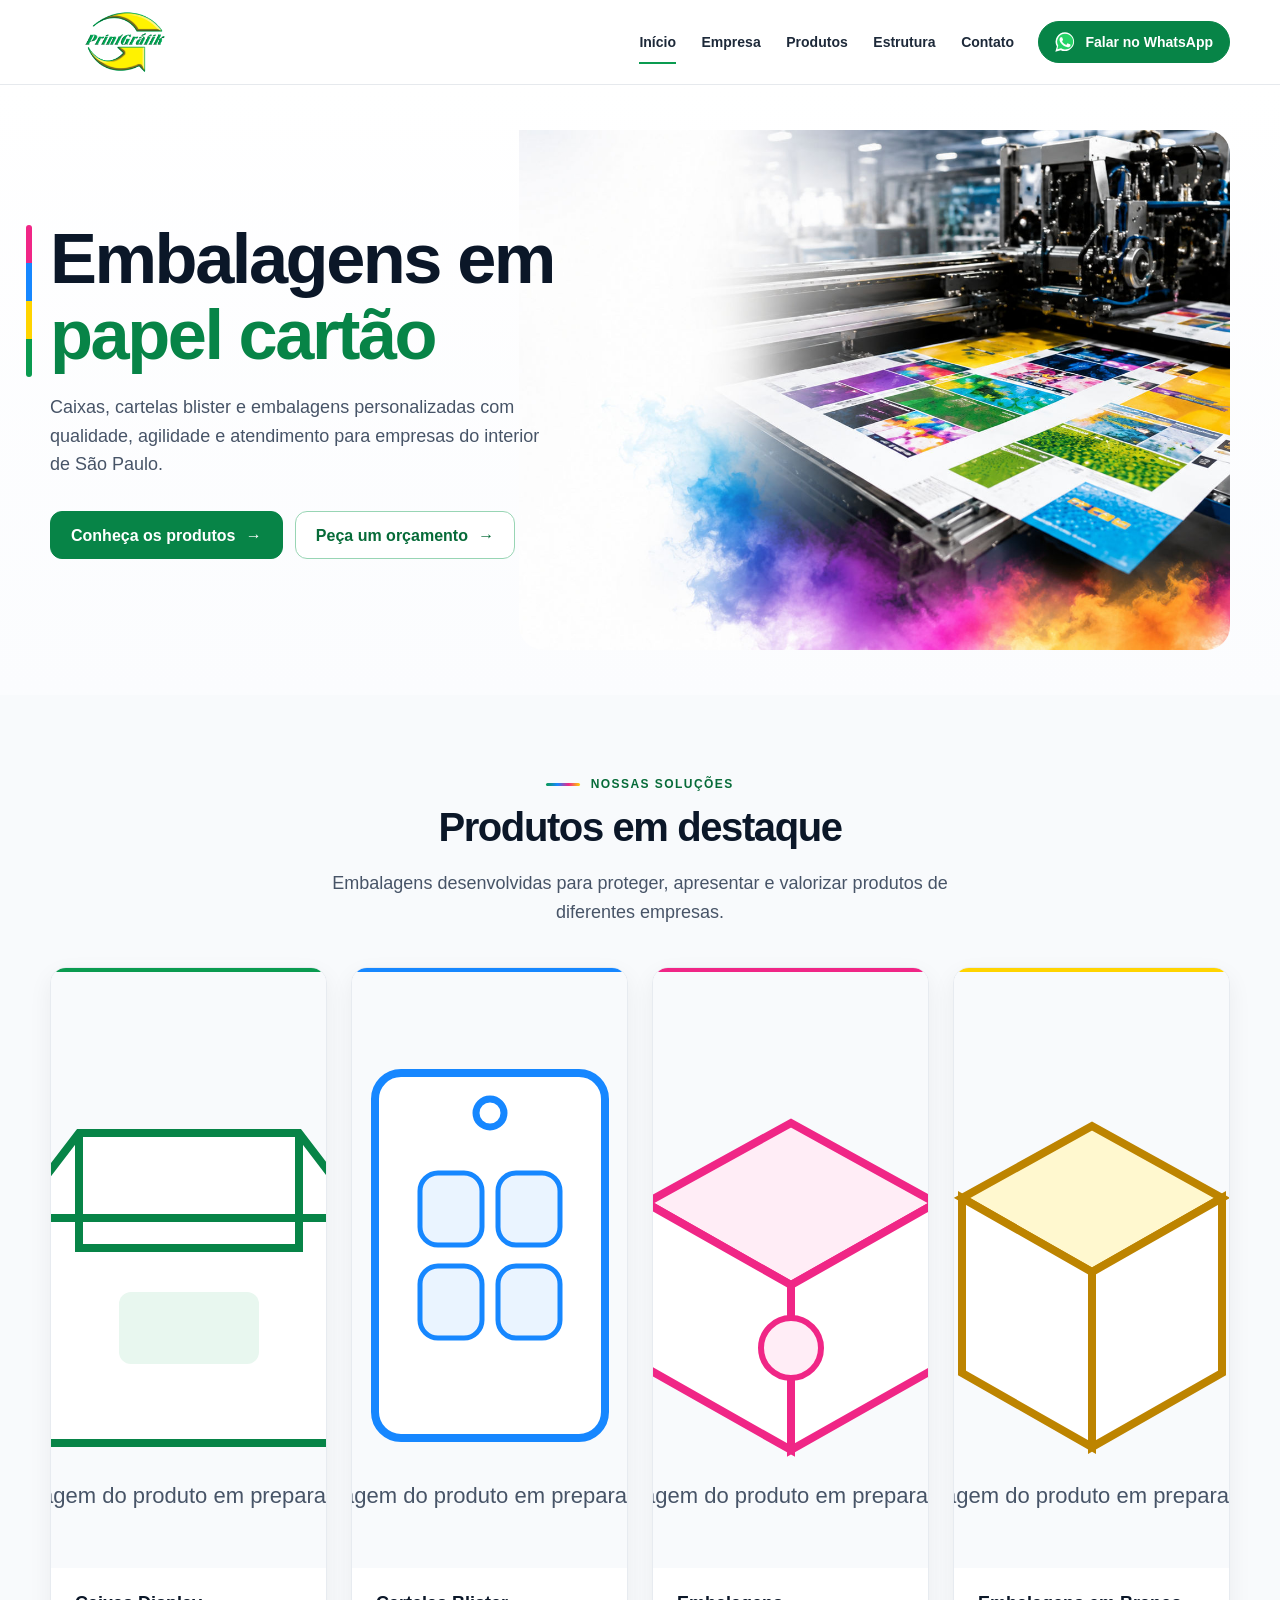
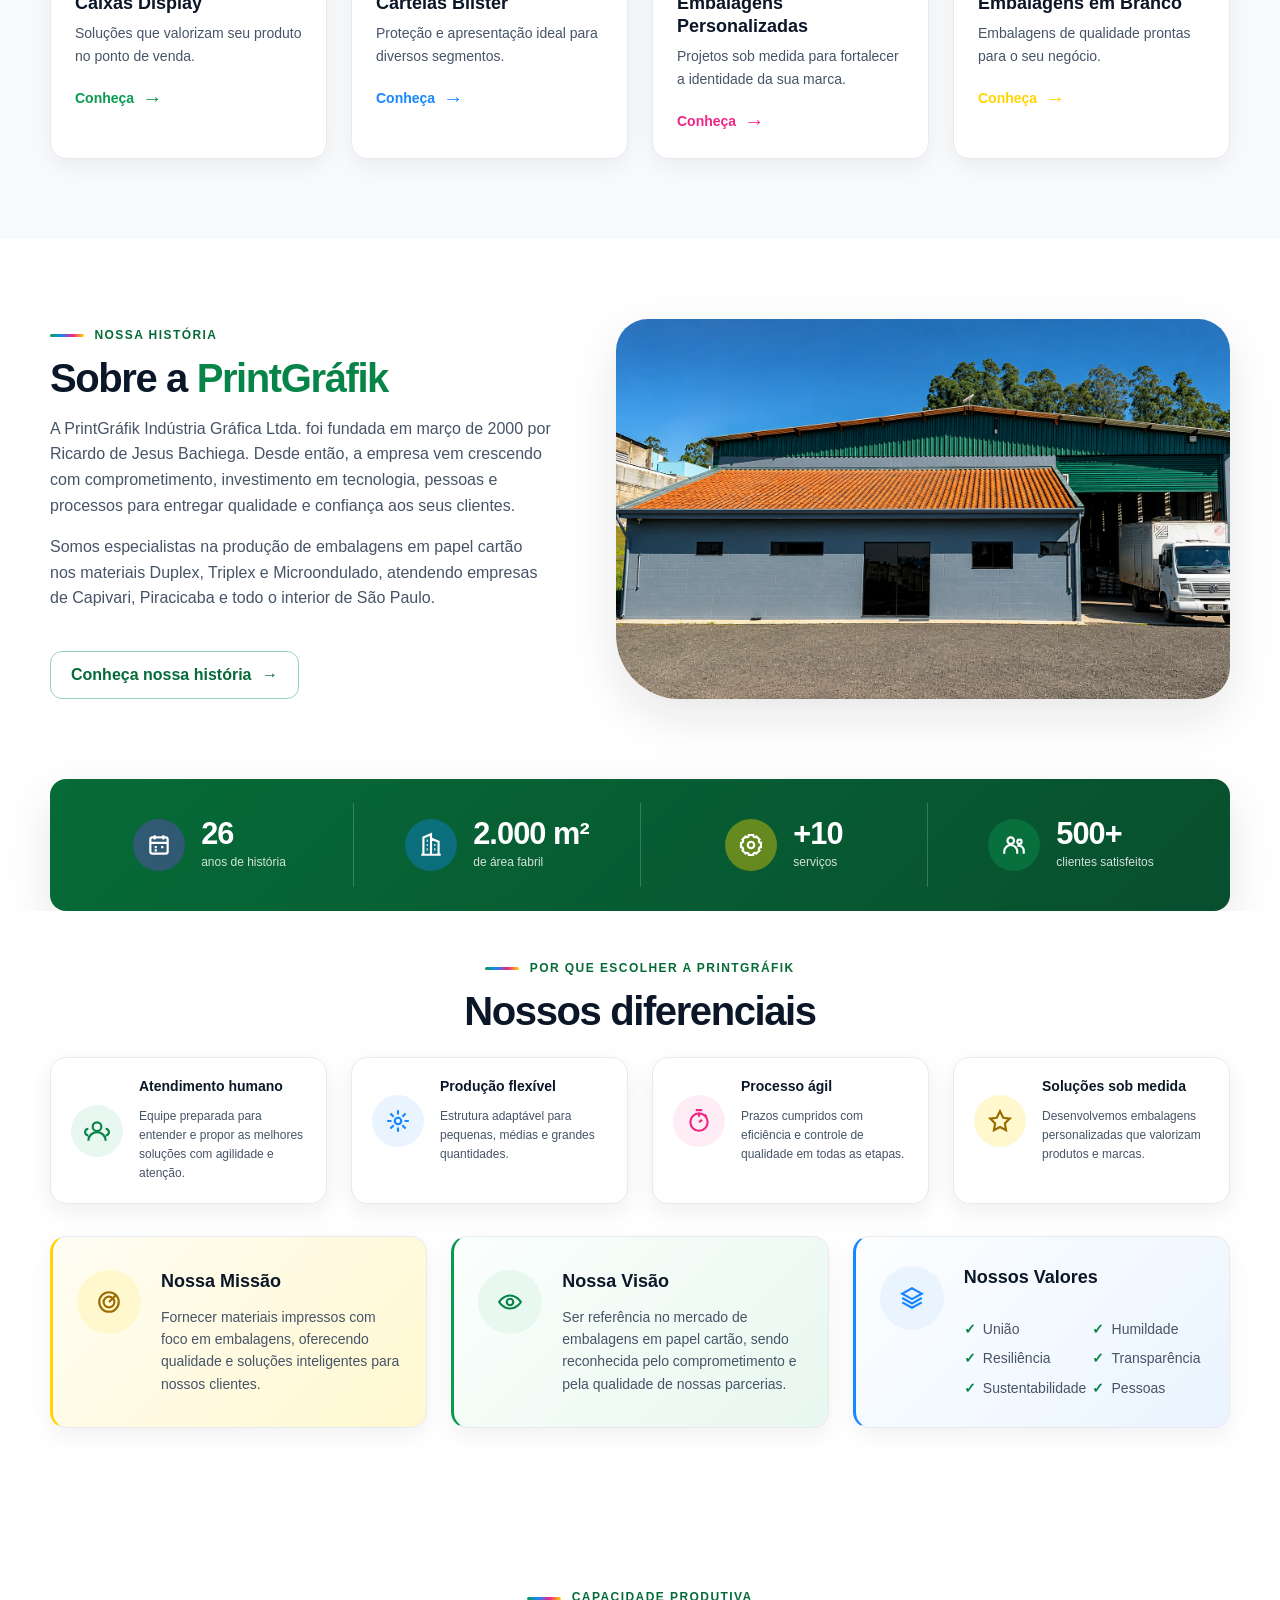
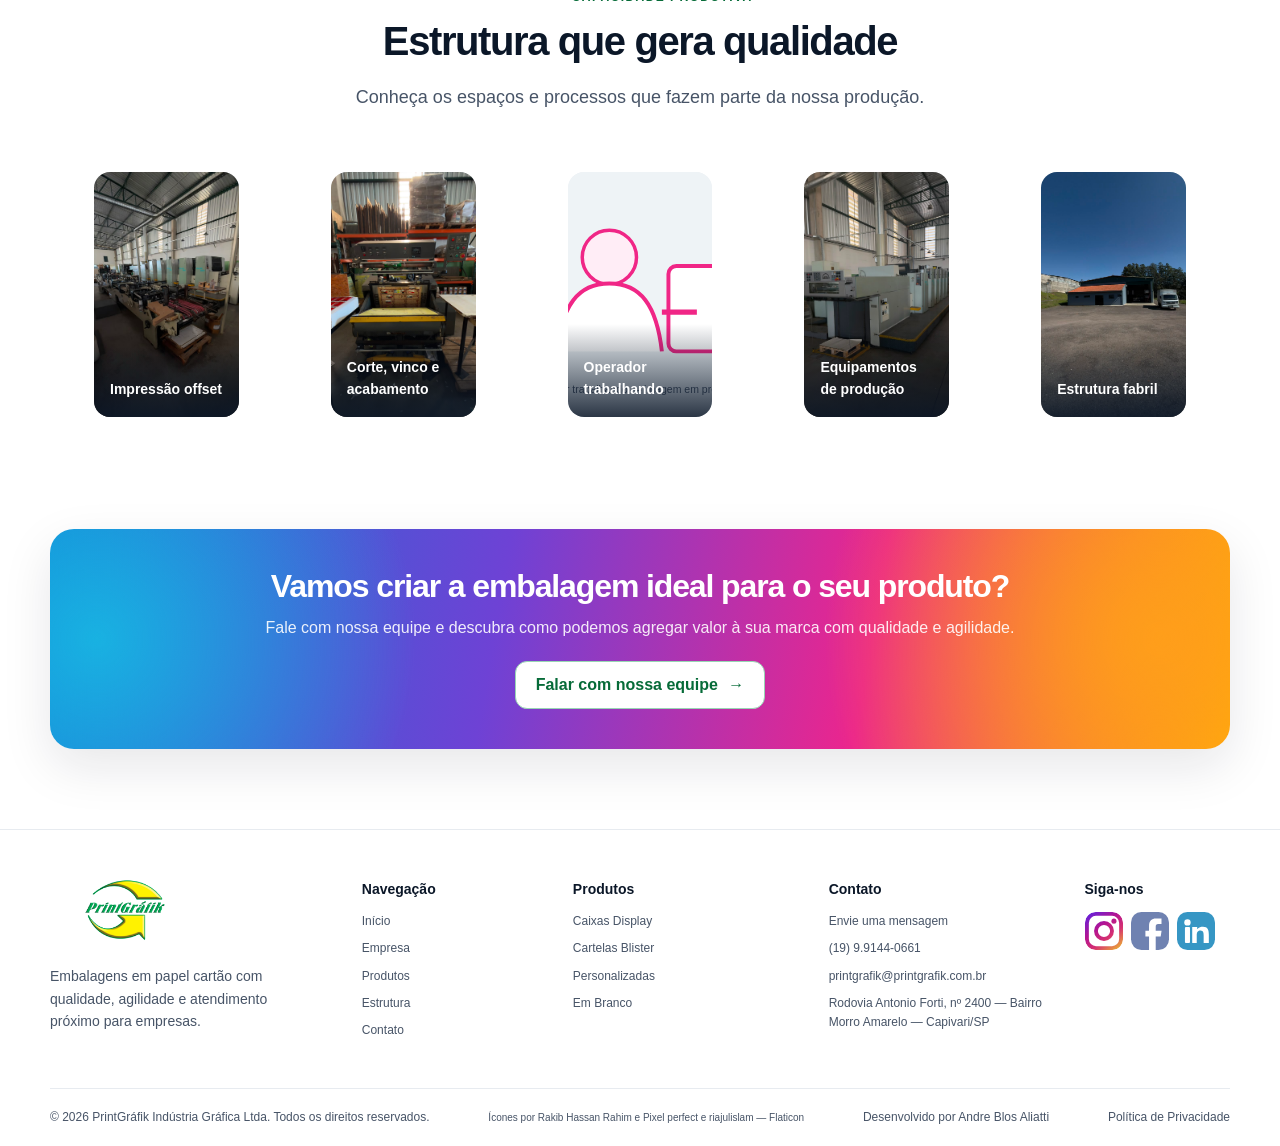
==== index.html @ 088bcda4 "Pagina estrutura e reformulção do conteúdo" ====
<!doctype html>
<html lang="pt-BR">
<head>
  <meta charset="utf-8">
  <meta name="viewport" content="width=device-width, initial-scale=1">
  <meta name="description" content="Embalagens em papel cartão para empresas, com produção flexível, qualidade e atendimento próximo.">
  <title>PrintGráfik | Embalagens em papel cartão</title>
  <link rel="stylesheet" href="css/tokens.css">
  <link rel="stylesheet" href="css/components.css">
  <link rel="stylesheet" href="css/home.css">
  <link rel="stylesheet" href="css/responsive.css">
  <script src="js/main.js" defer></script>
</head>
<body>
  <a class="pg-skip-link" href="#conteudo">Ir para o conteúdo</a>

  <header class="pg-header">
    <div class="pg-container pg-header__inner">
      <a class="pg-logo-link" href="index.html" aria-label="PrintGráfik — página inicial">
        <img class="pg-logo" src="assets/logo/logo-printgrafik-600.png" alt="PrintGráfik" width="600" height="449">
      </a>
      <nav class="pg-nav" id="menu-principal" aria-label="Navegação principal" data-menu data-open="false">
        <ul class="pg-nav__list">
          <li><a class="pg-nav__link" href="index.html" aria-current="page">Início</a></li>
          <li><a class="pg-nav__link" href="empresa.html">Empresa</a></li>
          <li><a class="pg-nav__link" href="produtos.html">Produtos</a></li>
          <li><a class="pg-nav__link" href="estrutura.html">Estrutura</a></li>
          <li><a class="pg-nav__link" href="contato.html">Contato</a></li>
        </ul>
      </nav>
      <div class="pg-header__actions">
        <a class="pg-button pg-button--small pg-button--pill pg-header__cta" href="contato.html" data-smart-contact>
          <span data-contact-label>Fale com a equipe</span>
        </a>
        <button class="pg-menu-toggle" type="button" aria-expanded="false" aria-controls="menu-principal" aria-label="Abrir menu" data-menu-toggle>
          <span class="pg-menu-toggle__icon" aria-hidden="true"></span>
        </button>
      </div>
    </div>
  </header>

  <main id="conteudo">
    <section class="pg-hero" aria-labelledby="titulo-principal">
      <div class="pg-container pg-hero__grid">
        <div class="pg-hero__copy">
          <div class="pg-hero__bars" aria-hidden="true">
            <span class="pg-tone-magenta"></span><span class="pg-tone-blue"></span><span class="pg-tone-yellow"></span><span class="pg-tone-green"></span>
          </div>
          <h1 class="pg-title pg-title--xl" id="titulo-principal">Embalagens em <span class="pg-title__accent">papel cartão</span></h1>
          <p class="pg-lead">Caixas, cartelas blister e embalagens personalizadas com qualidade, agilidade e atendimento para empresas do interior de São Paulo.</p>
          <div class="pg-cluster pg-hero__actions">
            <a class="pg-button" href="#produtos-destaque">Conheça os produtos <span aria-hidden="true">→</span></a>
            <a class="pg-button pg-button--secondary" href="contato.html">
              Peça um orçamento <span aria-hidden="true">→</span>
            </a>
          </div>
        </div>
        <div class="pg-hero__image-wrap">
          <picture>
            <source media="(max-width: 820px)" srcset="assets/hero/hero-impressao-mobile.jpg">
            <img class="pg-hero__image" src="assets/hero/hero-impressao-printgrafik.jpg" alt="Máquina industrial imprimindo materiais gráficos coloridos" width="1672" height="941" fetchpriority="high">
          </picture>
        </div>
      </div>
    </section>

    <section class="pg-section pg-section--muted" id="produtos-destaque" aria-labelledby="titulo-produtos">
      <div class="pg-container">
        <div class="pg-section-heading pg-section-heading--center">
          <span class="pg-eyebrow">Nossas soluções</span>
          <h2 class="pg-title pg-title--lg" id="titulo-produtos">Produtos em destaque</h2>
          <p class="pg-lead">Embalagens desenvolvidas para proteger, apresentar e valorizar produtos de diferentes empresas.</p>
        </div>
        <div class="pg-grid pg-grid--4 pg-products-grid">
          <article class="pg-card pg-card--accent pg-product-card pg-tone-green">
            <img class="pg-product-card__image" src="assets/placeholders/produto-caixa-display.svg" alt="Representação temporária de caixa display; fotografia final pendente" width="800" height="600" loading="lazy">
            <div class="pg-card__body"><h3 class="pg-card__title">Caixas Display</h3><p class="pg-card__text">Soluções que valorizam seu produto no ponto de venda.</p><a class="pg-product-card__link" href="produtos.html#caixas-display">Conheça</a></div>
          </article>
          <article class="pg-card pg-card--accent pg-product-card pg-tone-blue">
            <img class="pg-product-card__image" src="assets/placeholders/produto-cartela-blister.svg" alt="Representação temporária de cartela blister; fotografia final pendente" width="800" height="600" loading="lazy">
            <div class="pg-card__body"><h3 class="pg-card__title">Cartelas Blister</h3><p class="pg-card__text">Proteção e apresentação ideal para diversos segmentos.</p><a class="pg-product-card__link" href="produtos.html#cartelas-blister">Conheça</a></div>
          </article>
          <article class="pg-card pg-card--accent pg-product-card pg-tone-magenta">
            <img class="pg-product-card__image" src="assets/placeholders/produto-personalizada.svg" alt="Representação temporária de embalagens personalizadas; fotografia final pendente" width="800" height="600" loading="lazy">
            <div class="pg-card__body"><h3 class="pg-card__title">Embalagens Personalizadas</h3><p class="pg-card__text">Projetos sob medida para fortalecer a identidade da sua marca.</p><a class="pg-product-card__link" href="produtos.html#embalagens-personalizadas">Conheça</a></div>
          </article>
          <article class="pg-card pg-card--accent pg-product-card pg-tone-yellow">
            <img class="pg-product-card__image" src="assets/placeholders/produto-embalagem-branco.svg" alt="Representação temporária de embalagens em branco; fotografia final pendente" width="800" height="600" loading="lazy">
            <div class="pg-card__body"><h3 class="pg-card__title">Embalagens em Branco</h3><p class="pg-card__text">Embalagens de qualidade prontas para o seu negócio.</p><a class="pg-product-card__link" href="produtos.html#embalagens-em-branco">Conheça</a></div>
          </article>
        </div>
      </div>
    </section>

    <section class="pg-section pg-section--white" aria-labelledby="titulo-sobre">
      <div class="pg-container pg-about__grid">
        <div class="pg-about__copy">
          <span class="pg-eyebrow">Nossa história</span>
          <h2 class="pg-title pg-title--lg" id="titulo-sobre">Sobre a <span class="pg-title__accent">PrintGráfik</span></h2>
          <p>A PrintGráfik Indústria Gráfica Ltda. foi fundada em <span data-institution="foundation">março de 2000</span> por Ricardo de Jesus Bachiega. Desde então, a empresa vem crescendo com comprometimento, investimento em tecnologia, pessoas e processos para entregar qualidade e confiança aos seus clientes.</p>
          <p>Somos especialistas na produção de embalagens em papel cartão nos materiais Duplex, Triplex e Microondulado, atendendo empresas de Capivari, Piracicaba e todo o interior de São Paulo.</p>
          <a class="pg-button pg-button--secondary pg-about__action" href="empresa.html">Conheça nossa história <span aria-hidden="true">→</span></a>
        </div>
        <img class="pg-about__image" src="assets/empresa/fachada-printgrafik.jpg" alt="Fachada real da indústria gráfica PrintGráfik" width="1224" height="576" loading="lazy">
      </div>
    </section>

    <section class="pg-stats" aria-label="Indicadores da PrintGráfik">
      <div class="pg-container pg-stats__grid">
        <div class="pg-stat"><span class="pg-icon pg-tone-green" aria-hidden="true"><svg viewBox="0 0 24 24" fill="none" stroke-width="2"><rect x="4" y="5" width="16" height="15" rx="2"/><path d="M8 3v4m8-4v4M4 10h16M8 14h2m4 0h2m-8 3h2"/></svg></span><div><strong class="pg-stat__value" data-institution="historyYears">26</strong><span class="pg-stat__label">anos de história</span></div></div>
        <div class="pg-stat"><span class="pg-icon pg-tone-blue" aria-hidden="true"><svg viewBox="0 0 24 24" fill="none" stroke-width="2"><path d="M5 21V5l7-3v19m7 0V9l-7-3M3 21h18M8 8h1m-1 4h1m-1 4h1m6-4h1m-1 4h1"/></svg></span><div><strong class="pg-stat__value" data-institution="factoryArea">2.000 m²</strong><span class="pg-stat__label">de área fabril</span></div></div>
        <div class="pg-stat"><span class="pg-icon pg-tone-magenta" aria-hidden="true"><svg viewBox="0 0 24 24" fill="none" stroke-width="2"><circle cx="12" cy="12" r="3"/><path d="M19.4 15a1.7 1.7 0 0 0 .3 1.9l.1.1-2.8 2.8-.1-.1a1.7 1.7 0 0 0-1.9-.3 1.7 1.7 0 0 0-1 1.6v.2h-4V21a1.7 1.7 0 0 0-1-1.6 1.7 1.7 0 0 0-1.9.3l-.1.1L4.2 17l.1-.1a1.7 1.7 0 0 0 .3-1.9A1.7 1.7 0 0 0 3 14H2.8v-4H3a1.7 1.7 0 0 0 1.6-1 1.7 1.7 0 0 0-.3-1.9L4.2 7 7 4.2l.1.1a1.7 1.7 0 0 0 1.9.3A1.7 1.7 0 0 0 10 3V2.8h4V3a1.7 1.7 0 0 0 1 1.6 1.7 1.7 0 0 0 1.9-.3l.1-.1L19.8 7l-.1.1a1.7 1.7 0 0 0-.3 1.9 1.7 1.7 0 0 0 1.6 1h.2v4H21a1.7 1.7 0 0 0-1.6 1Z"/></svg></span><div><strong class="pg-stat__value" data-institution="services">+10</strong><span class="pg-stat__label">serviços</span></div></div>
        <div class="pg-stat"><span class="pg-icon pg-tone-yellow" aria-hidden="true"><svg viewBox="0 0 24 24" fill="none" stroke-width="2"><circle cx="9" cy="8" r="3"/><circle cx="17" cy="9" r="2"/><path d="M3 20v-2a6 6 0 0 1 12 0v2m0-7a4.5 4.5 0 0 1 6 4.2V20"/></svg></span><div><strong class="pg-stat__value" data-institution="clients">500+</strong><span class="pg-stat__label">clientes satisfeitos</span></div></div>
      </div>
    </section>

    <section class="pg-section pg-section--white pg-differentials" aria-labelledby="titulo-diferenciais">
      <div class="pg-container">
        <div class="pg-section-heading pg-section-heading--center"><span class="pg-eyebrow">Por que escolher a PrintGráfik</span><h2 class="pg-title pg-title--lg" id="titulo-diferenciais">Nossos diferenciais</h2></div>
        <div class="pg-grid pg-grid--4">
          <article class="pg-card pg-feature-card"><div class="pg-card__body"><span class="pg-icon pg-tone-green" aria-hidden="true"><svg viewBox="0 0 24 24" fill="none" stroke-width="2"><circle cx="12" cy="8" r="4"/><path d="M4 21a8 8 0 0 1 16 0M4 10a3 3 0 0 0 0 6m16-6a3 3 0 0 1 0 6"/></svg></span><h3 class="pg-card__title">Atendimento humano</h3><p class="pg-card__text">Equipe preparada para entender e propor as melhores soluções com agilidade e atenção.</p></div></article>
          <article class="pg-card pg-feature-card"><div class="pg-card__body"><span class="pg-icon pg-tone-blue" aria-hidden="true"><svg viewBox="0 0 24 24" fill="none" stroke-width="2"><circle cx="12" cy="12" r="3"/><path d="M12 2v4m0 12v4M2 12h4m12 0h4M5 5l3 3m8 8 3 3m0-14-3 3M8 16l-3 3"/></svg></span><h3 class="pg-card__title">Produção flexível</h3><p class="pg-card__text">Estrutura adaptável para pequenas, médias e grandes quantidades.</p></div></article>
          <article class="pg-card pg-feature-card"><div class="pg-card__body"><span class="pg-icon pg-tone-magenta" aria-hidden="true"><svg viewBox="0 0 24 24" fill="none" stroke-width="2"><circle cx="12" cy="13" r="8"/><path d="M9 2h6m-3 3v3m5-2 2 2m-7 5 3-2"/></svg></span><h3 class="pg-card__title">Processo ágil</h3><p class="pg-card__text">Prazos cumpridos com eficiência e controle de qualidade em todas as etapas.</p></div></article>
          <article class="pg-card pg-feature-card"><div class="pg-card__body"><span class="pg-icon pg-tone-yellow" aria-hidden="true"><svg viewBox="0 0 24 24" fill="none" stroke-width="2"><path d="m12 3 3 6 6 .8-4.5 4.4 1.1 6.3L12 17.6l-5.6 2.9 1.1-6.3L3 9.8 9 9z"/></svg></span><h3 class="pg-card__title">Soluções sob medida</h3><p class="pg-card__text">Desenvolvemos embalagens personalizadas que valorizam produtos e marcas.</p></div></article>
        </div>

        <div class="pg-grid pg-grid--3 pg-purpose-grid">
          <article class="pg-card pg-purpose-card pg-purpose-card--yellow pg-tone-yellow"><div class="pg-card__body"><span class="pg-icon pg-tone-yellow" aria-hidden="true"><svg viewBox="0 0 24 24" fill="none" stroke-width="2"><circle cx="12" cy="12" r="9"/><circle cx="12" cy="12" r="5"/><path d="m12 12 7-7"/></svg></span><h3 class="pg-card__title">Nossa Missão</h3><p class="pg-card__text">Fornecer materiais impressos com foco em embalagens, oferecendo qualidade e soluções inteligentes para nossos clientes.</p></div></article>
          <article class="pg-card pg-purpose-card pg-purpose-card--green pg-tone-green"><div class="pg-card__body"><span class="pg-icon pg-tone-green" aria-hidden="true"><svg viewBox="0 0 24 24" fill="none" stroke-width="2"><path d="M2 12s3.5-6 10-6 10 6 10 6-3.5 6-10 6S2 12 2 12Z"/><circle cx="12" cy="12" r="3"/></svg></span><h3 class="pg-card__title">Nossa Visão</h3><p class="pg-card__text">Ser referência no mercado de embalagens em papel cartão, sendo reconhecida pelo comprometimento e pela qualidade de nossas parcerias.</p></div></article>
          <article class="pg-card pg-purpose-card pg-purpose-card--blue pg-tone-blue"><div class="pg-card__body"><span class="pg-icon pg-tone-blue" aria-hidden="true"><svg viewBox="0 0 24 24" fill="none" stroke-width="2"><path d="M12 3 3 8l9 5 9-5-9-5Z"/><path d="m3 12 9 5 9-5m-18 4 9 5 9-5"/></svg></span><h3 class="pg-card__title">Nossos Valores</h3><ul class="pg-values"><li>União</li><li>Humildade</li><li>Resiliência</li><li>Transparência</li><li>Sustentabilidade</li><li>Pessoas</li></ul></div></article>
        </div>
      </div>
    </section>

    <section class="pg-section pg-section--white" aria-labelledby="titulo-estrutura">
      <div class="pg-container">
        <div class="pg-section-heading pg-section-heading--center"><span class="pg-eyebrow">Capacidade produtiva</span><h2 class="pg-title pg-title--lg" id="titulo-estrutura">Estrutura que gera qualidade</h2><p class="pg-lead">Conheça os espaços e processos que fazem parte da nossa produção.</p></div>
        <div class="pg-gallery" aria-label="Galeria da estrutura da PrintGráfik">
          <figure class="pg-gallery__item pg-gallery__item--offset"><img class="pg-gallery__image" src="assets/estrutura/impressora-offset-lateral.jpeg" alt="Impressora offset utilizada na produção gráfica da PrintGráfik" width="720" height="1280" loading="lazy"><figcaption class="pg-gallery__caption">Impressão offset</figcaption></figure>
          <figure class="pg-gallery__item pg-gallery__item--cutting"><img class="pg-gallery__image" src="assets/estrutura/corte-vinco-frontal.jpeg" alt="Equipamento de corte e vinco da PrintGráfik visto de frente" width="720" height="1280" loading="lazy"><figcaption class="pg-gallery__caption">Corte, vinco e acabamento</figcaption></figure>
          <figure class="pg-gallery__item"><img class="pg-gallery__image" src="assets/placeholders/estrutura-operador.svg" alt="Placeholder local da futura foto de operador trabalhando" width="800" height="560" loading="lazy"><figcaption class="pg-gallery__caption">Operador trabalhando</figcaption></figure>
          <figure class="pg-gallery__item pg-gallery__item--press"><img class="pg-gallery__image" src="assets/estrutura/impressora-offset-man-roland-frontal.jpeg" alt="Vista frontal da impressora offset na fábrica da PrintGráfik" width="720" height="1280" loading="lazy"><figcaption class="pg-gallery__caption">Equipamentos de produção</figcaption></figure>
          <figure class="pg-gallery__item pg-gallery__item--factory"><img class="pg-gallery__image" src="assets/estrutura/impressora-offset-visao-ampla.jpeg" alt="Vista externa da estrutura industrial da PrintGráfik" width="720" height="1280" loading="lazy"><figcaption class="pg-gallery__caption">Estrutura fabril</figcaption></figure>
        </div>
      </div>
    </section>

    <section class="pg-section pg-section--white pg-cta-section" aria-labelledby="titulo-cta">
      <div class="pg-container">
        <div class="pg-cta">
          <div class="pg-cta__inner">
            <div><h2 class="pg-title pg-title--md" id="titulo-cta">Vamos criar a embalagem ideal para o seu produto?</h2><p class="pg-cta__text">Fale com nossa equipe e descubra como podemos agregar valor à sua marca com qualidade e agilidade.</p><a class="pg-button pg-button--secondary pg-cta__action" href="contato.html">Falar com nossa equipe <span aria-hidden="true">→</span></a></div>
          </div>
        </div>
      </div>
    </section>
  </main>

  <footer class="pg-footer">
    <div class="pg-container pg-footer__grid">
      <div><a class="pg-logo-link" href="index.html" aria-label="PrintGráfik — página inicial"><img class="pg-logo" src="assets/logo/logo-printgrafik-600.png" alt="PrintGráfik" width="600" height="449" loading="lazy"></a><p class="pg-footer__brand-text">Embalagens em papel cartão com qualidade, agilidade e atendimento próximo para empresas.</p></div>
      <div><h2 class="pg-footer__title">Navegação</h2><ul class="pg-footer__links"><li><a href="index.html">Início</a></li><li><a href="empresa.html">Empresa</a></li><li><a href="produtos.html">Produtos</a></li><li><a href="estrutura.html">Estrutura</a></li><li><a href="contato.html">Contato</a></li></ul></div>
      <div><h2 class="pg-footer__title">Produtos</h2><ul class="pg-footer__links"><li><a href="produtos.html#caixas-display">Caixas Display</a></li><li><a href="produtos.html#cartelas-blister">Cartelas Blister</a></li><li><a href="produtos.html#embalagens-personalizadas">Personalizadas</a></li><li><a href="produtos.html#embalagens-em-branco">Em Branco</a></li></ul></div>
      <div><h2 class="pg-footer__title">Contato</h2><ul class="pg-footer__contact-list"><li><a href="contato.html">Envie uma mensagem</a></li><li data-contact-item="phone" hidden><a href="contato.html" data-contact-value></a></li><li data-contact-item="whatsapp" hidden><a href="contato.html" data-contact-value></a></li><li data-contact-item="email" hidden><a href="contato.html" data-contact-value></a></li><li data-contact-item="address" hidden><span data-contact-value></span></li></ul></div>
      <div class="pg-footer__social-column"><h2 class="pg-footer__title">Siga-nos</h2><div class="pg-socials"><span class="pg-social" data-social="facebook" aria-label="Facebook — link pendente" aria-disabled="true">f</span><span class="pg-social" data-social="instagram" aria-label="Instagram — link pendente" aria-disabled="true">ig</span><span class="pg-social" data-social="linkedin" aria-label="LinkedIn — link pendente" aria-disabled="true">in</span></div></div>
    </div>
    <div class="pg-container pg-footer__bottom"><span>© <span data-current-year>2026</span> PrintGráfik Indústria Gráfica Ltda. Todos os direitos reservados.</span><span class="pg-footer__credits">Ícones por <a href="https://www.flaticon.com/br/icones-gratis/facebook">Rakib Hassan Rahim e Pixel perfect</a> e <a href="https://www.flaticon.com/br/icones-gratis/linkedin">riajulislam</a> — Flaticon</span><span>Desenvolvido por <a href="https://andreblosaliatti.dev" target="_blank" rel="noopener noreferrer">Andre Blos Aliatti</a></span><a href="politica-de-privacidade.html">Política de Privacidade</a></div>
  </footer>
</body>
</html>
---- css/tokens.css ----
:root {
  --pg-green-700: #066b38;
  --pg-green-600: #078447;
  --pg-green-500: #0a9b50;
  --pg-green-100: #e8f7ef;
  --pg-yellow-500: #ffd400;
  --pg-yellow-100: #fff8cf;
  --pg-blue-500: #1687ff;
  --pg-blue-100: #eaf4ff;
  --pg-cyan-500: #17bde4;
  --pg-magenta-500: #f02686;
  --pg-magenta-100: #ffedf6;
  --pg-purple-500: #7f3fe5;
  --pg-purple-100: #f2ebff;
  --pg-orange-500: #ff9f1a;
  --pg-ink-950: #0b1728;
  --pg-ink-800: #1d2939;
  --pg-ink-600: #475467;
  --pg-ink-500: #667085;
  --pg-gray-300: #d0d5dd;
  --pg-gray-200: #e4e7ec;
  --pg-gray-100: #f2f4f7;
  --pg-gray-50: #f8fafc;
  --pg-white: #fff;
  --pg-focus: var(--pg-blue-500);
  --pg-border: #e7ebf0;
  --pg-surface: var(--pg-white);
  --pg-surface-muted: var(--pg-gray-50);
  --pg-text: var(--pg-ink-950);
  --pg-text-muted: var(--pg-ink-600);
  --pg-font-sans: Inter, "Segoe UI", Roboto, Helvetica, Arial, sans-serif;
  --pg-fs-12: 0.75rem;
  --pg-fs-14: 0.875rem;
  --pg-fs-16: 1rem;
  --pg-fs-18: 1.125rem;
  --pg-fs-20: 1.25rem;
  --pg-fs-24: 1.5rem;
  --pg-fs-32: 2rem;
  --pg-fs-40: 2.5rem;
  --pg-fs-56: 3.5rem;
  --pg-fs-72: 4.5rem;
  --pg-space-1: 0.25rem;
  --pg-space-2: 0.5rem;
  --pg-space-3: 0.75rem;
  --pg-space-4: 1rem;
  --pg-space-5: 1.25rem;
  --pg-space-6: 1.5rem;
  --pg-space-8: 2rem;
  --pg-space-10: 2.5rem;
  --pg-space-12: 3rem;
  --pg-space-16: 4rem;
  --pg-space-20: 5rem;
  --pg-space-24: 6rem;
  --pg-radius-sm: 0.625rem;
  --pg-radius-md: 1rem;
  --pg-radius-lg: 1.5rem;
  --pg-radius-xl: 2rem;
  --pg-radius-pill: 999px;
  --pg-shadow-sm: 0 8px 24px rgb(16 24 40 / 0.06);
  --pg-shadow-md: 0 18px 50px rgb(16 24 40 / 0.1);
  --pg-shadow-color: 0 20px 60px rgb(22 135 255 / 0.14);
  --pg-container: 1180px;
  --pg-header-height: 84px;
}

*,
*::before,
*::after {
  box-sizing: border-box;
}

html {
  scroll-behavior: smooth;
  scroll-padding-top: calc(var(--pg-header-height) + 1rem);
}

body {
  min-width: 320px;
  margin: 0;
  color: var(--pg-text);
  background: var(--pg-white);
  font-family: var(--pg-font-sans);
  font-size: var(--pg-fs-16);
  line-height: 1.6;
  -webkit-font-smoothing: antialiased;
}

body.pg-menu-open {
  overflow: hidden;
}

img,
svg {
  display: block;
  max-width: 100%;
}

a {
  color: inherit;
}

button,
input,
textarea,
select {
  font: inherit;
}

button {
  cursor: pointer;
}

h1,
h2,
h3,
p {
  overflow-wrap: break-word;
}

[hidden] {
  display: none;
}

:focus-visible {
  outline: 3px solid rgb(22 135 255 / 0.38);
  outline-offset: 3px;
}

.pg-container {
  width: min(calc(100% - 2rem), var(--pg-container));
  margin-inline: auto;
}

.pg-skip-link {
  position: fixed;
  z-index: 999;
  top: 0.75rem;
  left: 0.75rem;
  padding: 0.7rem 1rem;
  border-radius: var(--pg-radius-sm);
  color: var(--pg-white);
  background: var(--pg-ink-950);
  font-weight: 800;
  transform: translateY(-180%);
  transition: transform 0.2s ease;
}

.pg-skip-link:focus {
  transform: translateY(0);
}

.pg-visually-hidden {
  position: absolute;
  width: 1px;
  height: 1px;
  padding: 0;
  margin: -1px;
  overflow: hidden;
  clip: rect(0 0 0 0);
  white-space: nowrap;
  border: 0;
}
---- css/components.css ----
.pg-section {
  padding-block: var(--pg-space-20);
}

.pg-section--white {
  background: var(--pg-white);
}

.pg-section--muted {
  background: var(--pg-gray-50);
}

.pg-section-heading {
  margin-bottom: var(--pg-space-10);
}

.pg-section-heading--center {
  max-width: 760px;
  display: grid;
  justify-items: center;
  margin-inline: auto;
  text-align: center;
}

.pg-section-heading--center .pg-lead {
  margin-inline: auto;
  text-align: center;
}

.pg-eyebrow {
  display: inline-flex;
  align-items: center;
  gap: 0.65rem;
  margin-bottom: var(--pg-space-3);
  color: var(--pg-green-700);
  font-size: var(--pg-fs-12);
  font-weight: 800;
  letter-spacing: 0.12em;
  text-transform: uppercase;
}

.pg-eyebrow::before {
  width: 34px;
  height: 3px;
  border-radius: var(--pg-radius-pill);
  background: linear-gradient(90deg, var(--pg-green-500), var(--pg-blue-500), var(--pg-magenta-500), var(--pg-yellow-500));
  content: "";
}

.pg-title {
  margin: 0;
  font-weight: 850;
  letter-spacing: -0.035em;
  line-height: 1.08;
}

.pg-title--xl {
  font-size: clamp(2.7rem, 5.5vw, var(--pg-fs-72));
}

.pg-title--lg {
  font-size: clamp(2rem, 4vw, var(--pg-fs-40));
}

.pg-title--md {
  font-size: clamp(1.5rem, 3vw, var(--pg-fs-32));
}

.pg-title__accent {
  color: var(--pg-green-600);
}

.pg-lead {
  max-width: 62ch;
  margin: var(--pg-space-5) 0 0;
  color: var(--pg-text-muted);
  font-size: clamp(1rem, 1.7vw, var(--pg-fs-18));
}

.pg-stack {
  display: grid;
  gap: var(--pg-space-6);
}

.pg-cluster {
  display: flex;
  flex-wrap: wrap;
  align-items: center;
  gap: var(--pg-space-3);
}

.pg-grid {
  display: grid;
  gap: var(--pg-space-6);
}

.pg-grid--2 {
  grid-template-columns: repeat(2, minmax(0, 1fr));
}

.pg-grid--3 {
  grid-template-columns: repeat(3, minmax(0, 1fr));
}

.pg-grid--4 {
  grid-template-columns: repeat(4, minmax(0, 1fr));
}

.pg-button {
  --pg-button-bg: var(--pg-green-600);
  --pg-button-color: var(--pg-white);
  --pg-button-border: var(--pg-green-600);
  min-height: 48px;
  display: inline-flex;
  align-items: center;
  justify-content: center;
  gap: 0.65rem;
  padding: 0.75rem 1.25rem;
  border: 1px solid var(--pg-button-border);
  border-radius: 0.75rem;
  color: var(--pg-button-color);
  background: var(--pg-button-bg);
  font-weight: 800;
  line-height: 1.2;
  text-align: center;
  text-decoration: none;
  transition: transform 0.2s ease, box-shadow 0.2s ease, background 0.2s ease;
}

.pg-button:hover {
  transform: translateY(-2px);
  box-shadow: 0 12px 28px rgb(6 107 56 / 0.18);
}

.pg-button--secondary {
  --pg-button-bg: var(--pg-white);
  --pg-button-color: var(--pg-green-700);
  --pg-button-border: #98d5b4;
}

.pg-button--pill {
  border-radius: var(--pg-radius-pill);
}

.pg-button--small {
  min-height: 42px;
  padding: 0.6rem 1rem;
  font-size: var(--pg-fs-14);
}

.pg-button svg {
  width: 19px;
  height: 19px;
  flex: 0 0 auto;
}

.pg-whatsapp-icon {
  width: 20px;
  height: 20px;
  flex: 0 0 auto;
  object-fit: contain;
}

.pg-card {
  position: relative;
  overflow: hidden;
  border: 1px solid var(--pg-border);
  border-radius: var(--pg-radius-md);
  background: var(--pg-white);
  box-shadow: var(--pg-shadow-sm);
}

.pg-card__body {
  padding: var(--pg-space-6);
}

.pg-card__title {
  margin: 0 0 0.45rem;
  font-size: var(--pg-fs-18);
  line-height: 1.28;
}

.pg-card__text {
  margin: 0;
  color: var(--pg-text-muted);
  font-size: var(--pg-fs-14);
}

.pg-card--accent::before {
  position: absolute;
  inset: 0 0 auto;
  z-index: 1;
  height: 4px;
  background: var(--pg-card-accent, var(--pg-green-500));
  content: "";
}

.pg-icon {
  width: 52px;
  aspect-ratio: 1;
  display: inline-grid;
  place-items: center;
  border-radius: 50%;
  color: var(--pg-icon-color, var(--pg-green-600));
  background: var(--pg-icon-bg, var(--pg-green-100));
}

.pg-icon svg {
  width: 26px;
  height: 26px;
  stroke: currentColor;
}

.pg-tone-green {
  --pg-icon-color: var(--pg-green-600);
  --pg-icon-bg: var(--pg-green-100);
  --pg-card-accent: var(--pg-green-500);
}

.pg-tone-blue {
  --pg-icon-color: var(--pg-blue-500);
  --pg-icon-bg: var(--pg-blue-100);
  --pg-card-accent: var(--pg-blue-500);
}

.pg-tone-magenta {
  --pg-icon-color: var(--pg-magenta-500);
  --pg-icon-bg: var(--pg-magenta-100);
  --pg-card-accent: var(--pg-magenta-500);
}

.pg-tone-yellow {
  --pg-icon-color: #9b6c00;
  --pg-icon-bg: var(--pg-yellow-100);
  --pg-card-accent: var(--pg-yellow-500);
}

.pg-tone-purple {
  --pg-icon-color: var(--pg-purple-500);
  --pg-icon-bg: var(--pg-purple-100);
  --pg-card-accent: var(--pg-purple-500);
}

.pg-header {
  position: sticky;
  z-index: 100;
  top: 0;
  min-height: var(--pg-header-height);
  display: flex;
  align-items: center;
  border-bottom: 1px solid rgb(228 231 236 / 0.9);
  background: rgb(255 255 255 / 0.96);
  backdrop-filter: blur(14px);
}

.pg-header__inner {
  min-height: var(--pg-header-height);
  display: flex;
  align-items: center;
  justify-content: space-between;
  gap: var(--pg-space-6);
}

.pg-logo-link {
  display: inline-flex;
  flex: 0 0 auto;
}

.pg-logo {
  width: 150px;
  height: 64px;
  object-fit: contain;
}

.pg-header__actions {
  display: flex;
  align-items: center;
  gap: var(--pg-space-4);
}

.pg-nav {
  margin-left: auto;
}

.pg-nav__list {
  display: flex;
  align-items: center;
  gap: clamp(1rem, 2vw, 1.65rem);
  margin: 0;
  padding: 0;
  list-style: none;
}

.pg-nav__link {
  position: relative;
  display: inline-flex;
  min-height: 44px;
  align-items: center;
  color: var(--pg-ink-800);
  font-size: var(--pg-fs-14);
  font-weight: 700;
  text-decoration: none;
}

.pg-nav__link::after {
  position: absolute;
  right: 100%;
  bottom: 0;
  left: 0;
  height: 2px;
  background: var(--pg-green-500);
  content: "";
  transition: right 0.2s ease;
}

.pg-nav__link:hover::after,
.pg-nav__link[aria-current="page"]::after {
  right: 0;
}

.pg-menu-toggle {
  width: 48px;
  height: 48px;
  display: none;
  place-items: center;
  padding: 0;
  border: 1px solid var(--pg-border);
  border-radius: 0.75rem;
  color: var(--pg-ink-950);
  background: var(--pg-white);
}

.pg-menu-toggle__icon,
.pg-menu-toggle__icon::before,
.pg-menu-toggle__icon::after {
  width: 22px;
  height: 2px;
  display: block;
  border-radius: var(--pg-radius-pill);
  background: currentColor;
  transition: transform 0.2s ease, opacity 0.2s ease;
}

.pg-menu-toggle__icon {
  position: relative;
}

.pg-menu-toggle__icon::before,
.pg-menu-toggle__icon::after {
  position: absolute;
  left: 0;
  content: "";
}

.pg-menu-toggle__icon::before {
  transform: translateY(-7px);
}

.pg-menu-toggle__icon::after {
  transform: translateY(7px);
}

.pg-menu-toggle[aria-expanded="true"] .pg-menu-toggle__icon {
  background: transparent;
}

.pg-menu-toggle[aria-expanded="true"] .pg-menu-toggle__icon::before {
  transform: rotate(45deg);
}

.pg-menu-toggle[aria-expanded="true"] .pg-menu-toggle__icon::after {
  transform: rotate(-45deg);
}

.pg-footer {
  border-top: 1px solid var(--pg-border);
  background: var(--pg-white);
}

.pg-footer__grid {
  display: grid;
  grid-template-columns: 1.25fr 0.8fr 1fr 1fr 0.65fr;
  gap: var(--pg-space-8);
  padding-block: var(--pg-space-12);
}

.pg-footer__brand-text {
  max-width: 31ch;
  margin: var(--pg-space-4) 0 0;
  color: var(--pg-text-muted);
  font-size: var(--pg-fs-14);
}

.pg-footer__title {
  margin: 0 0 var(--pg-space-3);
  font-size: var(--pg-fs-14);
}

.pg-footer__links,
.pg-footer__contact-list {
  display: grid;
  gap: 0.5rem;
  margin: 0;
  padding: 0;
  color: var(--pg-text-muted);
  font-size: var(--pg-fs-12);
  list-style: none;
}

.pg-footer__links a,
.pg-footer__contact-list a {
  text-decoration: none;
}

.pg-footer__links a:hover,
.pg-footer__contact-list a:hover {
  color: var(--pg-green-700);
  text-decoration: underline;
}

.pg-socials {
  display: flex;
  flex-wrap: wrap;
  gap: var(--pg-space-2);
}

.pg-social {
  width: 38px;
  aspect-ratio: 1;
  display: grid;
  place-items: center;
  overflow: hidden;
  border: 0;
  border-radius: 0.65rem;
  color: var(--pg-ink-500);
  background: var(--pg-white);
  font-size: var(--pg-fs-12);
  font-weight: 800;
  text-decoration: none;
}

.pg-social img {
  width: 100%;
  height: 100%;
  object-fit: contain;
}

.pg-social[aria-disabled="true"] {
  cursor: not-allowed;
  opacity: 0.82;
}

.pg-social[data-social="facebook"] {
  order: 2;
  background: transparent;
}

.pg-social[data-social="instagram"] {
  order: 1;
  background: transparent;
}

.pg-social[data-social="linkedin"] {
  order: 3;
  background: transparent;
}

.pg-footer__credits {
  font-size: 0.625rem;
}

.pg-footer__credits a {
  text-decoration: underline;
}

.pg-footer__bottom {
  min-height: 58px;
  display: flex;
  align-items: center;
  justify-content: space-between;
  gap: var(--pg-space-4);
  padding-block: var(--pg-space-4);
  border-top: 1px solid var(--pg-border);
  color: var(--pg-text-muted);
  font-size: var(--pg-fs-12);
}

.pg-footer__bottom a {
  text-decoration: none;
}

.pg-page-hero {
  min-height: 330px;
  display: grid;
  align-items: center;
  background:
    radial-gradient(circle at 88% 30%, rgb(22 135 255 / 0.1), transparent 24%),
    radial-gradient(circle at 80% 75%, rgb(240 38 134 / 0.08), transparent 20%),
    var(--pg-gray-50);
}

.pg-page-hero__content {
  max-width: 760px;
  padding-block: var(--pg-space-16);
}

.pg-page-placeholder {
  min-height: 280px;
  display: grid;
  place-items: center;
  text-align: center;
}

.pg-page-placeholder__card {
  max-width: 680px;
  padding: var(--pg-space-10);
}

.pg-page-placeholder__card .pg-cluster,
.pg-page-placeholder__card > .pg-button {
  margin-top: var(--pg-space-6);
}

.pg-page-placeholder__card .pg-footer__contact-list {
  gap: var(--pg-space-3);
  margin-top: var(--pg-space-6);
  font-size: var(--pg-fs-16);
}

.pg-reveal {
  opacity: 0;
  transform: translateY(24px);
  transition:
    opacity 0.65s ease var(--pg-reveal-delay, 0ms),
    transform 0.65s cubic-bezier(0.2, 0.7, 0.2, 1) var(--pg-reveal-delay, 0ms);
  will-change: opacity, transform;
}

.pg-reveal--left {
  transform: translateY(24px);
}

.pg-reveal--right {
  transform: translateY(24px);
}

.pg-reveal--visible {
  opacity: 1;
  transform: translate(0);
  will-change: auto;
}
---- css/home.css ----
.pg-hero {
  position: relative;
  overflow: hidden;
  min-height: 610px;
  display: grid;
  align-items: center;
  background: linear-gradient(180deg, var(--pg-white), #fbfcfe);
}

.pg-hero__grid {
  display: grid;
  grid-template-columns: 0.9fr 1.1fr;
  align-items: center;
  gap: var(--pg-space-8);
}

.pg-hero__copy {
  position: relative;
  z-index: 2;
  padding-block: var(--pg-space-16);
}

.pg-hero__copy .pg-lead {
  max-width: 51ch;
}

.pg-hero__actions {
  margin-top: var(--pg-space-8);
}

.pg-hero__bars {
  position: absolute;
  top: 4.25rem;
  left: -1.5rem;
  width: 6px;
  display: grid;
  overflow: hidden;
  border-radius: var(--pg-radius-pill);
}

.pg-hero__bars span {
  height: 38px;
}

.pg-hero__bars .pg-tone-magenta { background: var(--pg-magenta-500); }
.pg-hero__bars .pg-tone-blue { background: var(--pg-blue-500); }
.pg-hero__bars .pg-tone-yellow { background: var(--pg-yellow-500); }
.pg-hero__bars .pg-tone-green { background: var(--pg-green-500); }

.pg-hero__image-wrap {
  position: relative;
  align-self: stretch;
  min-height: 520px;
}

.pg-hero__image {
  position: absolute;
  inset: 0;
  width: 100%;
  height: 100%;
  border-radius: 0 var(--pg-radius-lg) var(--pg-radius-lg) var(--pg-radius-lg);
  object-fit: cover;
  object-position: center;
}

@media (min-width: 1025px) {
  .pg-hero__image-wrap {
    margin-left: -5rem;
  }
}

.pg-products-grid {
  align-items: stretch;
}

.pg-product-card {
  min-height: 100%;
  transition: transform 0.2s ease, box-shadow 0.2s ease;
}

.pg-product-card:hover,
.pg-product-card:focus-within {
  transform: translateY(-5px);
  box-shadow: var(--pg-shadow-md);
}

.pg-product-card__image {
  width: 100%;
  aspect-ratio: 4 / 3;
  object-fit: cover;
  background: var(--pg-gray-50);
}

.pg-product-card__link {
  display: inline-flex;
  align-items: center;
  gap: 0.5rem;
  margin-top: var(--pg-space-5);
  color: var(--pg-card-accent);
  font-size: var(--pg-fs-14);
  font-weight: 800;
  text-decoration: none;
}

.pg-product-card__link::after {
  font-size: var(--pg-fs-20);
  line-height: 1;
  content: "→";
}

.pg-about__grid {
  display: grid;
  grid-template-columns: 0.9fr 1.1fr;
  align-items: center;
  gap: clamp(2rem, 5vw, 5rem);
}

.pg-about__copy p {
  color: var(--pg-text-muted);
}

.pg-about__action {
  margin-top: var(--pg-space-6);
}

.pg-about__image {
  width: 100%;
  height: 100%;
  aspect-ratio: 1224 / 576;
  border-radius: var(--pg-radius-xl) var(--pg-radius-xl) var(--pg-radius-xl) 4rem;
  object-fit: cover;
  object-position: center;
  box-shadow: var(--pg-shadow-md);
}

.pg-stats {
  padding-block: 0;
  background: var(--pg-white);
}

.pg-stats__grid {
  display: grid;
  grid-template-columns: repeat(4, minmax(0, 1fr));
  padding: var(--pg-space-6) var(--pg-space-4);
  border-radius: var(--pg-radius-md);
  color: var(--pg-white);
  background: linear-gradient(135deg, var(--pg-green-700), #084f2e);
  box-shadow: var(--pg-shadow-md);
}

.pg-stat {
  min-width: 0;
  display: flex;
  align-items: center;
  justify-content: center;
  gap: var(--pg-space-4);
  padding: var(--pg-space-4) var(--pg-space-6);
}

.pg-stat + .pg-stat {
  border-left: 1px solid rgb(255 255 255 / 0.2);
}

.pg-stat:nth-child(1) .pg-icon { color: var(--pg-white); background: rgb(127 63 229 / 0.35); }
.pg-stat:nth-child(2) .pg-icon { color: var(--pg-white); background: rgb(22 135 255 / 0.35); }
.pg-stat:nth-child(3) .pg-icon { color: var(--pg-white); background: rgb(255 212 0 / 0.38); }
.pg-stat:nth-child(4) .pg-icon { color: var(--pg-white); background: rgb(10 155 80 / 0.38); }

.pg-stat__value {
  display: block;
  font-size: clamp(1.45rem, 2.4vw, var(--pg-fs-32));
  font-weight: 900;
  letter-spacing: -0.03em;
  line-height: 1;
}

.pg-stat__label {
  display: block;
  margin-top: 0.35rem;
  color: rgb(255 255 255 / 0.82);
  font-size: var(--pg-fs-12);
  line-height: 1.3;
}

.pg-feature-card {
  min-height: 100%;
  box-shadow: 0 8px 24px rgb(16 24 40 / 0.07);
}

.pg-differentials {
  padding-top: var(--pg-space-12);
}

.pg-differentials .pg-section-heading {
  margin-bottom: var(--pg-space-6);
}

.pg-feature-card .pg-card__body {
  display: grid;
  grid-template-columns: auto minmax(0, 1fr);
  align-items: center;
  gap: 0.2rem var(--pg-space-4);
  padding: var(--pg-space-5);
}

.pg-feature-card .pg-icon {
  grid-row: 1 / 3;
}

.pg-feature-card .pg-card__title,
.pg-feature-card .pg-card__text {
  grid-column: 2;
}

.pg-feature-card .pg-card__title {
  font-size: var(--pg-fs-14);
}

.pg-feature-card .pg-card__text {
  font-size: var(--pg-fs-12);
}

.pg-purpose-grid {
  margin-top: var(--pg-space-8);
}

.pg-purpose-card {
  min-height: 100%;
  border-left: 3px solid var(--pg-card-accent);
  box-shadow: 0 8px 24px rgb(16 24 40 / 0.06);
}

.pg-purpose-card .pg-card__body {
  display: grid;
  grid-template-columns: auto minmax(0, 1fr);
  align-content: center;
  gap: 0.35rem var(--pg-space-5);
  min-height: 190px;
}

.pg-purpose-card .pg-icon {
  grid-row: 1 / 3;
  width: 64px;
}

.pg-purpose-card .pg-card__title,
.pg-purpose-card .pg-card__text,
.pg-purpose-card .pg-values {
  grid-column: 2;
}

.pg-purpose-card--yellow {
  background: linear-gradient(135deg, #fffdf4, var(--pg-yellow-100));
}

.pg-purpose-card--green {
  background: linear-gradient(135deg, #fbfffd, var(--pg-green-100));
}

.pg-purpose-card--blue {
  background: linear-gradient(135deg, #fcfeff, var(--pg-blue-100));
}

.pg-values {
  display: grid;
  grid-template-columns: repeat(2, minmax(0, 1fr));
  gap: 0.45rem 1rem;
  margin: var(--pg-space-4) 0 0;
  padding: 0;
  color: var(--pg-text-muted);
  font-size: var(--pg-fs-14);
  list-style: none;
}

.pg-values li::before {
  margin-right: 0.45rem;
  color: var(--pg-green-600);
  content: "✓";
  font-weight: 900;
}

.pg-gallery {
  display: grid;
  grid-template-columns: repeat(5, minmax(210px, 1fr));
  gap: var(--pg-space-3);
  overflow-x: auto;
  padding: 0.25rem 0.25rem var(--pg-space-4);
  scroll-snap-type: x proximity;
}

.pg-gallery__item {
  position: relative;
  overflow: hidden;
  min-width: 0;
  border-radius: var(--pg-radius-md);
  background: var(--pg-gray-100);
  scroll-snap-align: start;
}

.pg-gallery__image {
  width: 100%;
  height: 245px;
  object-fit: cover;
  transition: transform 0.25s ease;
}

.pg-gallery__item:hover .pg-gallery__image {
  transform: scale(1.025);
}

.pg-gallery__item--offset .pg-gallery__image,
.pg-gallery__item--press .pg-gallery__image {
  object-position: center 42%;
}

.pg-gallery__item--cutting .pg-gallery__image,
.pg-gallery__item--factory .pg-gallery__image {
  object-position: center 38%;
}

.pg-gallery__caption {
  position: absolute;
  inset: auto 0 0;
  padding: 2rem var(--pg-space-4) var(--pg-space-4);
  color: var(--pg-white);
  background: linear-gradient(transparent, rgb(11 23 40 / 0.86));
  font-size: var(--pg-fs-14);
  font-weight: 800;
}

.pg-cta-section {
  padding-top: 0;
}

.pg-cta {
  overflow: hidden;
  border-radius: var(--pg-radius-lg);
  color: var(--pg-white);
  background:
    radial-gradient(circle at 4% 50%, rgb(23 189 228 / 0.85), transparent 28%),
    radial-gradient(circle at 94% 50%, rgb(255 159 26 / 0.95), transparent 30%),
    linear-gradient(100deg, #1476d4 0%, #6e42d5 38%, #ec258d 69%, #ffb000 100%);
  box-shadow: var(--pg-shadow-md);
}

.pg-cta__inner {
  padding: var(--pg-space-10) var(--pg-space-12);
  text-align: center;
}

.pg-cta__inner > div:first-child {
  max-width: 760px;
  margin-inline: auto;
}

.pg-cta__text {
  margin: var(--pg-space-3) 0 0;
  color: rgb(255 255 255 / 0.9);
}

.pg-cta__action {
  margin-top: var(--pg-space-5);
}
---- css/responsive.css ----
@media (max-width: 1100px) {
  .pg-header__cta {
    display: none;
  }

  .pg-footer__grid {
    grid-template-columns: 1.2fr repeat(3, 1fr);
  }

  .pg-footer__social-column {
    grid-column: 1 / -1;
  }
}

@media (max-width: 1024px) {
  .pg-grid--4,
  .pg-grid--3 {
    grid-template-columns: repeat(2, minmax(0, 1fr));
  }

  .pg-hero {
    min-height: auto;
  }

  .pg-hero__grid {
    grid-template-columns: 1fr;
    gap: 0;
  }

  .pg-hero__copy {
    max-width: 760px;
    padding-bottom: var(--pg-space-8);
  }

  .pg-hero__image-wrap {
    min-height: 420px;
  }

  .pg-hero__image {
    inset: 0;
    width: 100%;
    max-width: 100%;
    border-radius: var(--pg-radius-xl);
    object-position: center;
  }

  .pg-about__grid {
    gap: var(--pg-space-10);
  }

  .pg-stats__grid {
    grid-template-columns: repeat(2, minmax(0, 1fr));
  }

  .pg-stat:nth-child(3) {
    border-left: 0;
  }

  .pg-stat:nth-child(n + 3) {
    border-top: 1px solid rgb(255 255 255 / 0.2);
  }

  .pg-gallery {
    grid-template-columns: repeat(5, minmax(260px, 1fr));
  }

  .pg-company-solutions {
    grid-template-columns: repeat(2, minmax(0, 1fr));
  }

  .pg-company-benefits {
    grid-column: 1 / -1;
    grid-template-columns: repeat(2, minmax(0, 1fr));
  }

  .pg-products-hero__grid {
    grid-template-columns: minmax(300px, 0.8fr) minmax(0, 1.2fr);
    gap: var(--pg-space-8);
  }

  .pg-products-grid {
    grid-template-columns: repeat(2, minmax(0, 1fr));
  }

  .pg-products-process__grid {
    grid-template-columns: repeat(3, minmax(0, 1fr));
  }

  .pg-products-step {
    min-height: 250px;
  }

  .pg-products-cta {
    padding-inline: var(--pg-space-8);
  }

  .pg-structure-hero__grid {
    grid-template-columns: minmax(300px, 0.8fr) minmax(0, 1.2fr);
    gap: var(--pg-space-8);
  }

  .pg-structure-processes__grid,
  .pg-structure-gallery {
    grid-template-columns: repeat(2, minmax(0, 1fr));
  }

}

@media (max-width: 820px) {
  .pg-menu-toggle {
    display: grid;
  }

  .pg-nav {
    position: fixed;
    z-index: 99;
    top: var(--pg-header-height);
    right: 0;
    left: 0;
    padding: var(--pg-space-4) 1rem var(--pg-space-6);
    border-bottom: 1px solid var(--pg-border);
    background: var(--pg-white);
    box-shadow: var(--pg-shadow-md);
    visibility: hidden;
    opacity: 0;
    transform: translateY(-0.75rem);
    transition: opacity 0.2s ease, transform 0.2s ease, visibility 0.2s ease;
  }

  .pg-nav[data-open="true"] {
    visibility: visible;
    opacity: 1;
    transform: translateY(0);
  }

  .pg-nav__list {
    width: min(100%, var(--pg-container));
    display: grid;
    gap: 0.25rem;
    margin-inline: auto;
  }

  .pg-nav__link {
    min-height: 48px;
    padding-inline: var(--pg-space-3);
    border-radius: var(--pg-radius-sm);
  }

  .pg-nav__link:hover,
  .pg-nav__link[aria-current="page"] {
    color: var(--pg-green-700);
    background: var(--pg-green-100);
  }

  .pg-nav__link::after {
    display: none;
  }

  .pg-about__grid {
    grid-template-columns: 1fr;
  }

  .pg-cta__inner {
    padding: var(--pg-space-8);
  }

  .pg-footer__grid {
    grid-template-columns: repeat(2, minmax(0, 1fr));
  }

  .pg-company-intro__grid,
  .pg-company-solutions,
  .pg-company-service {
    grid-template-columns: 1fr;
  }

  .pg-company-intro__image {
    height: auto;
    aspect-ratio: 16 / 9;
  }

  .pg-company-products-visual {
    width: min(100%, 520px);
    min-height: 390px;
    justify-self: center;
  }

  .pg-company-service__media {
    min-height: 360px;
  }

  .pg-company-service__copy {
    padding: 0 var(--pg-space-8) var(--pg-space-8);
  }

  .pg-company-purpose {
    grid-template-columns: 1fr;
  }

  .pg-company-location {
    grid-template-columns: 1fr;
  }

  .pg-company-purpose-card {
    min-height: auto;
  }

  .pg-products-hero {
    padding-block: var(--pg-space-8);
  }

  .pg-products-hero__grid {
    grid-template-columns: 1fr;
  }

  .pg-products-hero__copy {
    max-width: 720px;
  }

  .pg-product-hero-media {
    max-width: 760px;
    justify-self: center;
  }

  .pg-products-materials__grid,
  .pg-products-guidance__grid {
    grid-template-columns: 1fr;
  }

  .pg-structure-hero {
    padding-block: var(--pg-space-8);
  }

  .pg-structure-hero__grid {
    grid-template-columns: 1fr;
  }

  .pg-structure-hero__copy {
    max-width: 720px;
  }

  .pg-structure-hero__image {
    height: auto;
    aspect-ratio: 16 / 9;
  }

  .pg-structure-followup__grid {
    grid-template-columns: 1fr;
  }

  .pg-structure-flow__grid {
    grid-template-columns: repeat(2, minmax(0, 1fr));
  }
}

@media (max-width: 760px) {
  .pg-section {
    padding-block: var(--pg-space-12);
  }

  .pg-section-heading {
    margin-bottom: var(--pg-space-8);
  }

  .pg-grid--2,
  .pg-grid--3,
  .pg-grid--4 {
    grid-template-columns: 1fr;
  }

  .pg-logo {
    width: 125px;
    height: 58px;
  }

  .pg-hero__copy {
    padding-top: var(--pg-space-12);
  }

  .pg-hero__bars {
    top: 1.4rem;
    left: 0;
    width: auto;
    grid-auto-flow: column;
  }

  .pg-hero__bars span {
    width: 35px;
    height: 5px;
  }

  .pg-hero__image-wrap {
    min-height: min(72vw, 390px);
  }

  .pg-stats__grid {
    grid-template-columns: 1fr;
  }

  .pg-stat {
    justify-content: flex-start;
  }

  .pg-stat + .pg-stat,
  .pg-stat:nth-child(3) {
    border-top: 1px solid rgb(255 255 255 / 0.2);
    border-left: 0;
  }

  .pg-gallery {
    grid-template-columns: repeat(2, minmax(0, 1fr));
    overflow: visible;
  }

  .pg-gallery__image {
    height: 220px;
  }

  .pg-gallery__item:last-child {
    grid-column: 1 / -1;
  }

  .pg-structure-card img,
  .pg-structure-gallery__item img {
    height: 240px;
  }

  .pg-structure-flow__grid {
    grid-template-columns: 1fr;
  }

  .pg-structure-step {
    min-height: auto;
  }

  .pg-structure-checklist,
  .pg-structure-quality__panel ul {
    grid-template-columns: 1fr;
  }

  .pg-structure-quality__panel {
    grid-template-columns: 1fr;
  }

  .pg-structure-quality__panel > .pg-icon {
    width: 58px;
  }

  .pg-structure-cta {
    padding: var(--pg-space-8);
    text-align: center;
  }

  .pg-footer__bottom {
    align-items: flex-start;
    flex-direction: column;
  }

  .pg-company-intro {
    padding-block: var(--pg-space-8);
  }

  .pg-company-intro__grid {
    gap: var(--pg-space-8);
  }

  .pg-company-intro__lead {
    font-size: var(--pg-fs-24);
    font-weight: 850;
    letter-spacing: -0.035em;
    line-height: 1.08;
  }

  .pg-company-intro__image {
    border-radius: var(--pg-radius-lg);
  }

  .pg-company-solutions {
    padding: var(--pg-space-6);
  }

  .pg-company-benefits {
    grid-template-columns: 1fr;
  }

  .pg-company-products-visual {
    min-height: 320px;
  }

  .pg-company-service__media {
    min-height: 300px;
  }

  .pg-company-service__copy {
    padding: 0 var(--pg-space-6) var(--pg-space-6);
  }

  .pg-company-cta {
    padding: var(--pg-space-8);
  }

  .pg-company-location__copy {
    padding: var(--pg-space-6);
  }

  .pg-company-location__map {
    min-height: 340px;
  }

  .pg-products-index ul {
    justify-content: flex-start;
  }

  .pg-products-grid,
  .pg-products-process__grid {
    grid-template-columns: 1fr;
  }

  .pg-product-detail,
  .pg-products-material-card,
  .pg-products-info-card {
    padding: var(--pg-space-5);
  }

  .pg-product-detail__image {
    height: min(58vw, 280px);
  }

  .pg-products-step {
    min-height: auto;
  }

  .pg-products-cta {
    padding: var(--pg-space-8);
  }

}

@media (max-width: 480px) {
  .pg-container {
    width: min(calc(100% - 1.25rem), var(--pg-container));
  }

  .pg-title--xl {
    font-size: clamp(2.25rem, 12.5vw, 2.85rem);
  }

  .pg-cluster .pg-button {
    width: 100%;
  }

  .pg-hero__actions .pg-button {
    width: auto;
    min-height: 44px;
    padding: 0.6rem 0.9rem;
    font-size: var(--pg-fs-14);
  }

  .pg-header__inner {
    gap: var(--pg-space-3);
  }

  .pg-hero__image-wrap {
    min-height: 265px;
  }

  .pg-about__image {
    height: 100%;
    border-radius: var(--pg-radius-lg);
  }

  .pg-values {
    grid-template-columns: 1fr;
  }

  .pg-gallery {
    grid-template-columns: 1fr;
  }

  .pg-gallery__item:last-child {
    grid-column: auto;
  }

  .pg-cta__inner {
    padding: var(--pg-space-6);
  }

  .pg-footer__grid {
    grid-template-columns: 1fr;
  }

  .pg-footer__social-column {
    grid-column: auto;
  }

  .pg-page-placeholder__card {
    padding: var(--pg-space-6);
  }

  .pg-company-products-visual {
    min-height: 255px;
  }

  .pg-company-service__media {
    min-height: 235px;
  }

  .pg-company-service__media figcaption {
    position: static;
    margin: var(--pg-space-2) var(--pg-space-3) 0;
    padding: 0;
    color: var(--pg-text-muted);
    background: transparent;
  }

  .pg-company-service__points > div,
  .pg-company-purpose-card {
    grid-template-columns: 1fr;
  }

  .pg-company-purpose-card,
  .pg-company-cta {
    padding: var(--pg-space-6);
  }

  .pg-company-location__map {
    min-height: 280px;
  }

  .pg-company-purpose-card .pg-icon {
    width: 52px;
  }

  .pg-products-index a {
    width: 100%;
  }

  .pg-product-detail__header,
  .pg-products-material-card,
  .pg-products-info-card {
    grid-template-columns: 1fr;
  }

  .pg-product-detail__image {
    height: 220px;
  }

  .pg-products-info-card ul {
    grid-template-columns: 1fr;
  }

  .pg-products-cta {
    padding: var(--pg-space-6);
  }

  .pg-video-placeholder__icon {
    width: 48px;
  }

  .pg-video-placeholder__content {
    padding: var(--pg-space-3);
  }

  .pg-structure-processes__grid,
  .pg-structure-gallery {
    grid-template-columns: 1fr;
  }

  .pg-structure-card img,
  .pg-structure-gallery__item img {
    height: min(76vw, 290px);
  }

  .pg-structure-cta {
    padding: var(--pg-space-6);
  }
}

@media (prefers-reduced-motion: reduce) {
  html {
    scroll-behavior: auto;
  }

  *,
  *::before,
  *::after {
    scroll-behavior: auto;
    transition-duration: 0.01ms;
    animation-duration: 0.01ms;
    animation-iteration-count: 1;
  }

  .pg-reveal,
  .pg-reveal--left,
  .pg-reveal--right {
    opacity: 1;
    transform: none;
  }
}
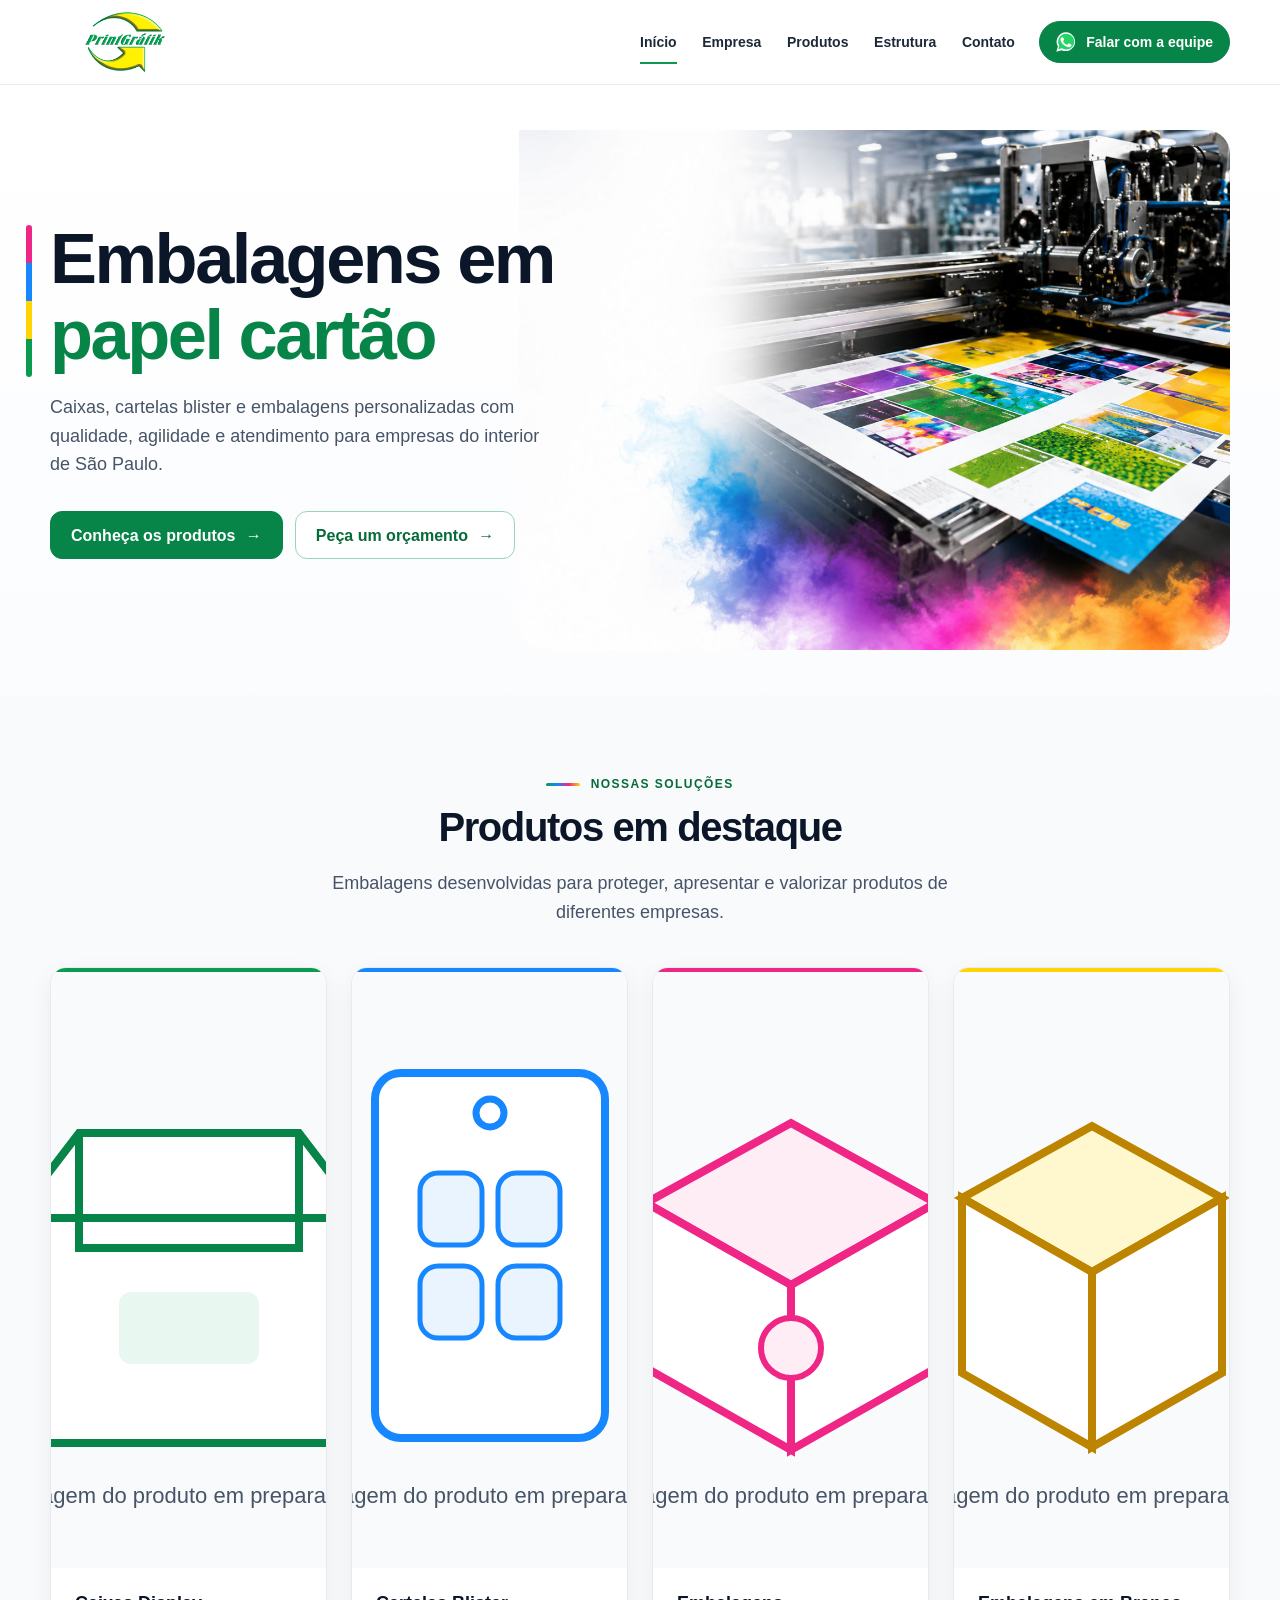
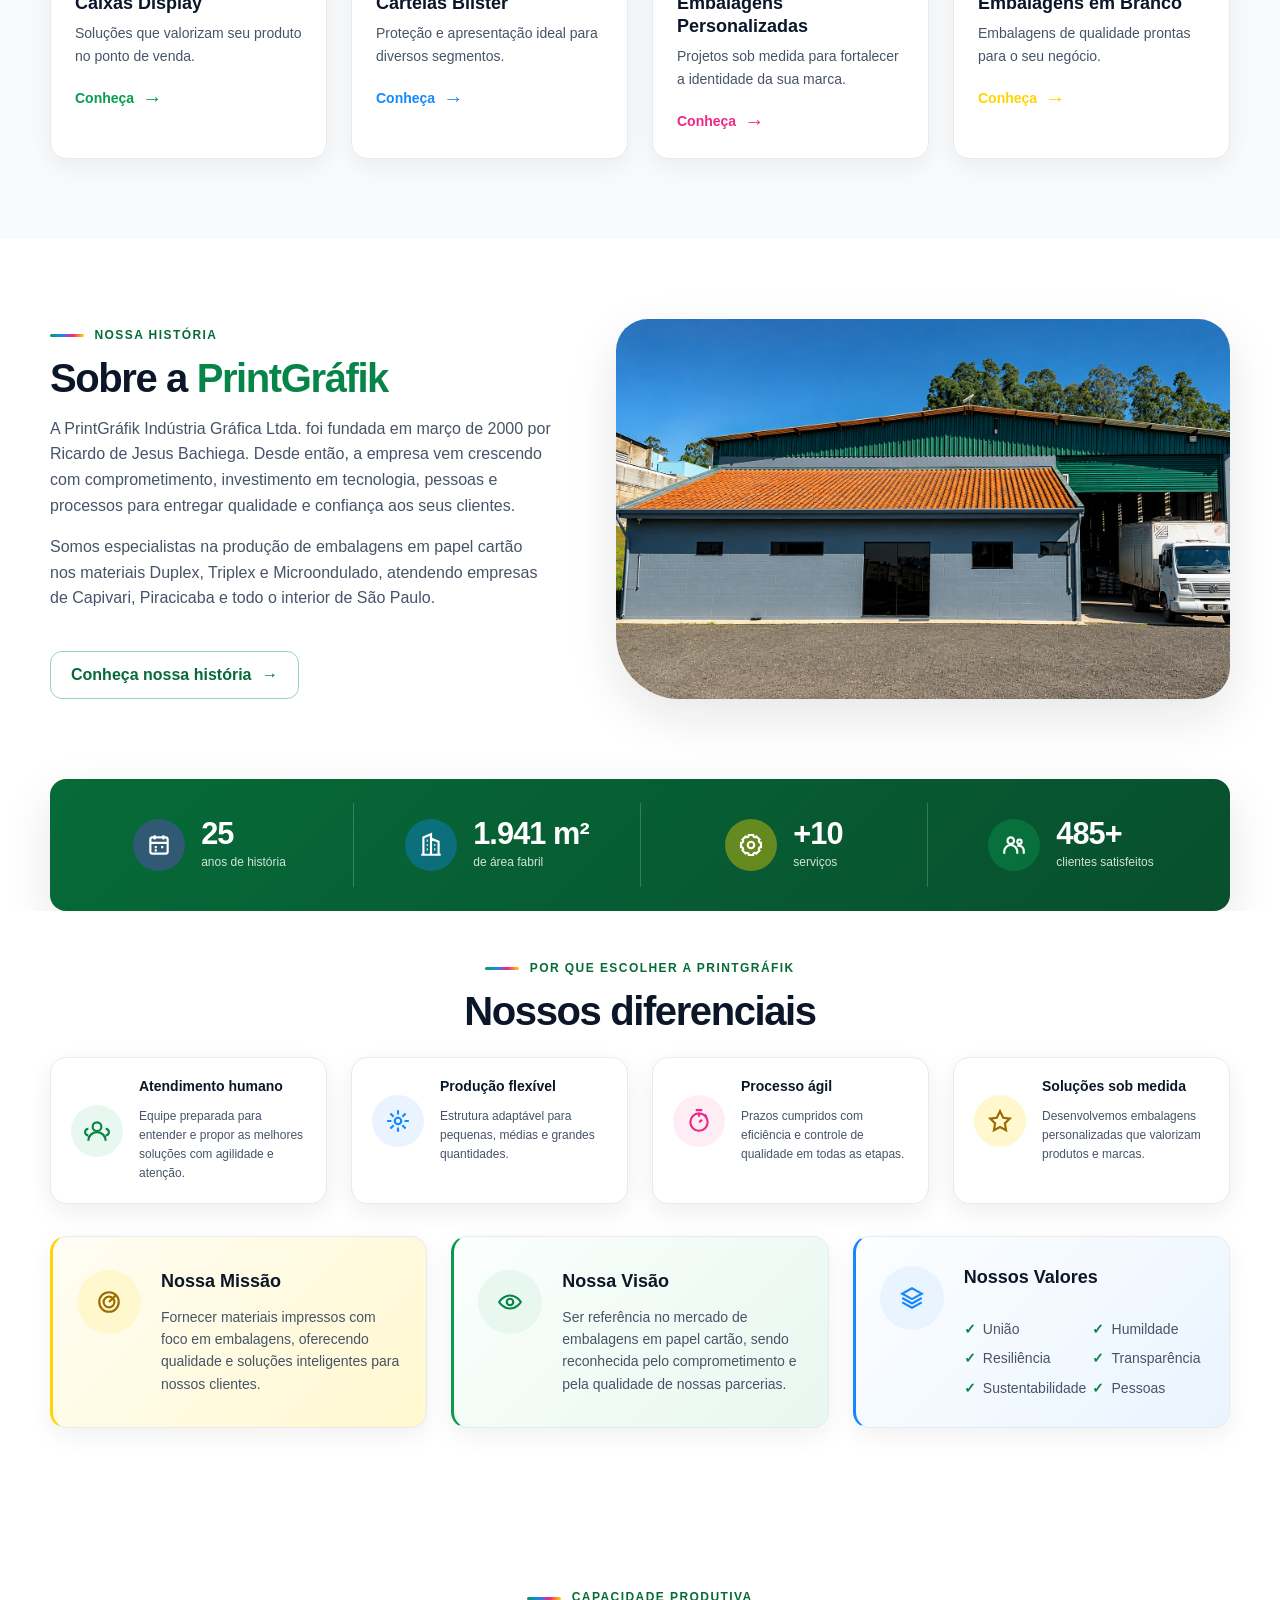
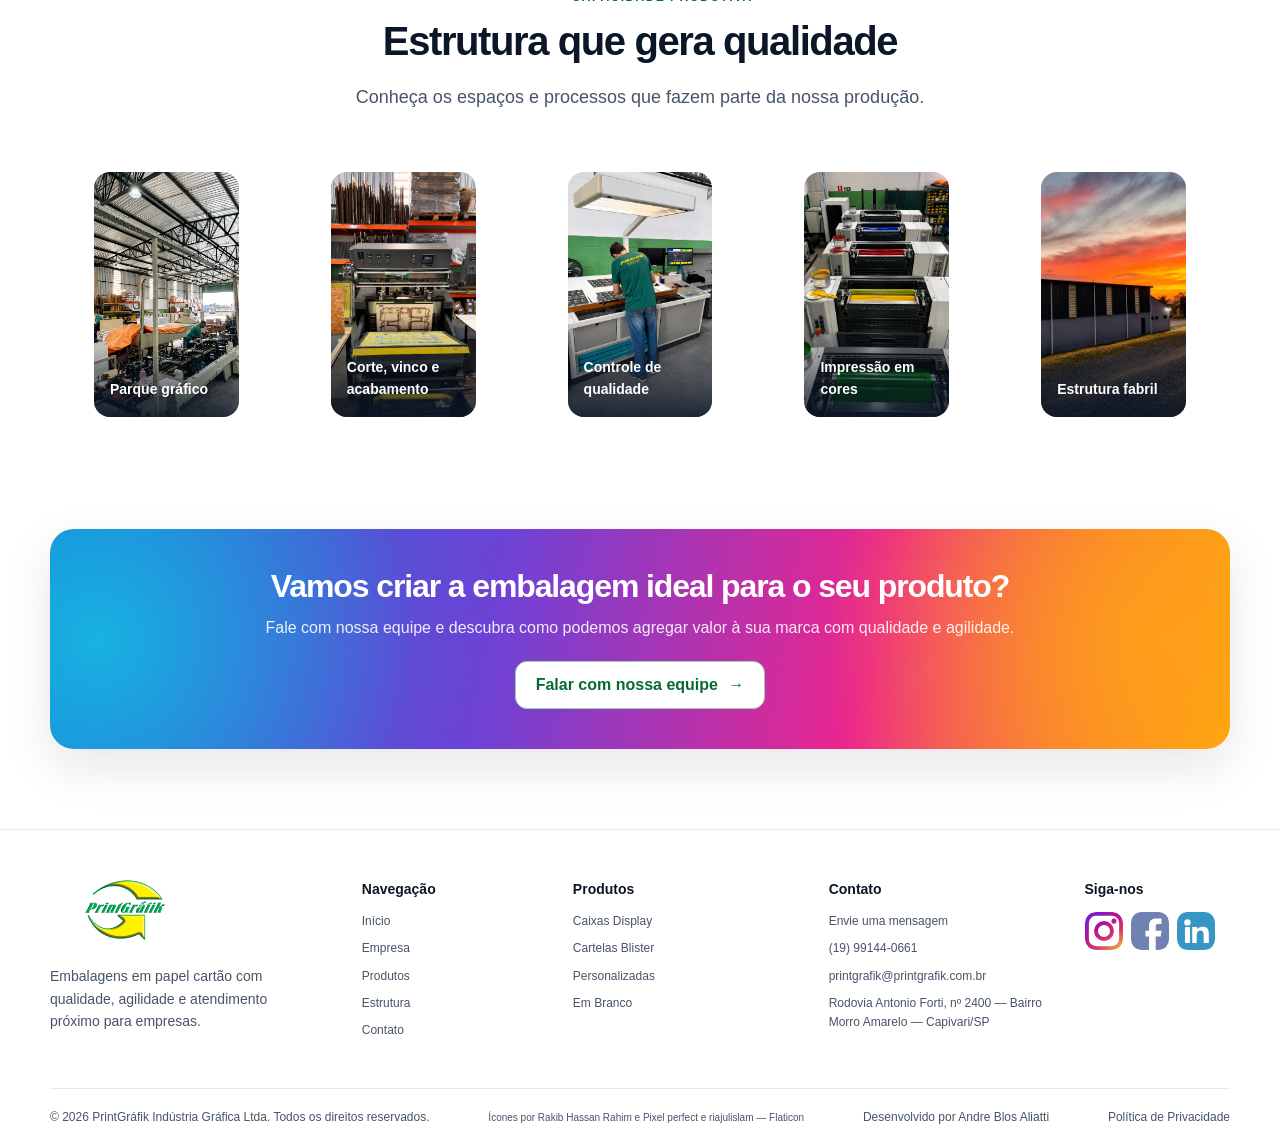
==== commit 983ac299: "Fotos novas e melhorias do formulário" ====
--- a/index.html
+++ b/index.html
@@ -136,11 +136,11 @@
       <div class="pg-container">
         <div class="pg-section-heading pg-section-heading--center"><span class="pg-eyebrow">Capacidade produtiva</span><h2 class="pg-title pg-title--lg" id="titulo-estrutura">Estrutura que gera qualidade</h2><p class="pg-lead">Conheça os espaços e processos que fazem parte da nossa produção.</p></div>
         <div class="pg-gallery" aria-label="Galeria da estrutura da PrintGráfik">
-          <figure class="pg-gallery__item pg-gallery__item--offset"><img class="pg-gallery__image" src="assets/estrutura/impressora-offset-lateral.jpeg" alt="Impressora offset utilizada na produção gráfica da PrintGráfik" width="720" height="1280" loading="lazy"><figcaption class="pg-gallery__caption">Impressão offset</figcaption></figure>
-          <figure class="pg-gallery__item pg-gallery__item--cutting"><img class="pg-gallery__image" src="assets/estrutura/corte-vinco-frontal.jpeg" alt="Equipamento de corte e vinco da PrintGráfik visto de frente" width="720" height="1280" loading="lazy"><figcaption class="pg-gallery__caption">Corte, vinco e acabamento</figcaption></figure>
-          <figure class="pg-gallery__item"><img class="pg-gallery__image" src="assets/placeholders/estrutura-operador.svg" alt="Placeholder local da futura foto de operador trabalhando" width="800" height="560" loading="lazy"><figcaption class="pg-gallery__caption">Operador trabalhando</figcaption></figure>
-          <figure class="pg-gallery__item pg-gallery__item--press"><img class="pg-gallery__image" src="assets/estrutura/impressora-offset-man-roland-frontal.jpeg" alt="Vista frontal da impressora offset na fábrica da PrintGráfik" width="720" height="1280" loading="lazy"><figcaption class="pg-gallery__caption">Equipamentos de produção</figcaption></figure>
-          <figure class="pg-gallery__item pg-gallery__item--factory"><img class="pg-gallery__image" src="assets/estrutura/impressora-offset-visao-ampla.jpeg" alt="Vista externa da estrutura industrial da PrintGráfik" width="720" height="1280" loading="lazy"><figcaption class="pg-gallery__caption">Estrutura fabril</figcaption></figure>
+          <figure class="pg-gallery__item pg-gallery__item--factory"><img class="pg-gallery__image" src="assets/estrutura/panoramica-parque-grafico.jpg" alt="Vista panorâmica do parque gráfico da PrintGráfik em atividade" width="1672" height="941" loading="lazy"><figcaption class="pg-gallery__caption">Parque gráfico</figcaption></figure>
+          <figure class="pg-gallery__item pg-gallery__item--cutting"><img class="pg-gallery__image" src="assets/estrutura/equipamento-corte-vinco.jpg" alt="Equipamento de corte e vinco da PrintGráfik" width="941" height="1672" loading="lazy"><figcaption class="pg-gallery__caption">Corte, vinco e acabamento</figcaption></figure>
+          <figure class="pg-gallery__item pg-gallery__item--quality"><img class="pg-gallery__image" src="assets/estrutura/controle-qualidade-impressao.jpg" alt="Profissional da PrintGráfik conferindo uma folha impressa" width="941" height="1672" loading="lazy"><figcaption class="pg-gallery__caption">Controle de qualidade</figcaption></figure>
+          <figure class="pg-gallery__item pg-gallery__item--press"><img class="pg-gallery__image" src="assets/estrutura/unidades-impressao-offset-cores.jpg" alt="Unidades da impressora offset com tintas coloridas" width="1086" height="1448" loading="lazy"><figcaption class="pg-gallery__caption">Impressão em cores</figcaption></figure>
+          <figure class="pg-gallery__item pg-gallery__item--factory"><img class="pg-gallery__image" src="assets/estrutura/fachada-lateral-por-do-sol.jpg" alt="Vista lateral da estrutura industrial da PrintGráfik ao pôr do sol" width="1394" height="1128" loading="lazy"><figcaption class="pg-gallery__caption">Estrutura fabril</figcaption></figure>
         </div>
       </div>
     </section>
--- a/css/home.css
+++ b/css/home.css
@@ -316,6 +316,10 @@
 .pg-gallery__item--cutting .pg-gallery__image,
 .pg-gallery__item--factory .pg-gallery__image {
   object-position: center 38%;
+}
+
+.pg-gallery__item--quality .pg-gallery__image {
+  object-position: center 34%;
 }
 
 .pg-gallery__caption {
--- a/css/responsive.css
+++ b/css/responsive.css
@@ -102,6 +102,20 @@
   .pg-structure-processes__grid,
   .pg-structure-gallery {
     grid-template-columns: repeat(2, minmax(0, 1fr));
+  }
+
+  .pg-structure-quality__panel {
+    grid-template-columns: minmax(180px, 0.45fr) auto minmax(0, 1fr);
+    gap: var(--pg-space-5);
+  }
+
+  .pg-contact-hero__grid {
+    grid-template-columns: minmax(300px, 0.85fr) minmax(0, 1.15fr);
+    gap: var(--pg-space-8);
+  }
+
+  .pg-contact-main__grid {
+    grid-template-columns: minmax(0, 1.25fr) minmax(280px, 0.75fr);
   }
 
 }
@@ -251,6 +265,32 @@
   .pg-structure-flow__grid {
     grid-template-columns: repeat(2, minmax(0, 1fr));
   }
+
+  .pg-structure-quality__panel {
+    grid-template-columns: minmax(180px, 0.45fr) minmax(0, 1fr);
+  }
+
+  .pg-structure-quality__panel > .pg-icon {
+    display: none;
+  }
+
+  .pg-contact-hero {
+    padding-block: var(--pg-space-8);
+  }
+
+  .pg-contact-hero__grid,
+  .pg-contact-main__grid {
+    grid-template-columns: 1fr;
+  }
+
+  .pg-contact-hero__copy {
+    max-width: 720px;
+  }
+
+  .pg-contact-hero__image {
+    max-width: 760px;
+    justify-self: center;
+  }
 }
 
 @media (max-width: 760px) {
@@ -432,6 +472,15 @@
 
   .pg-products-cta {
     padding: var(--pg-space-8);
+  }
+
+  .pg-contact-form-card,
+  .pg-contact-channels {
+    padding: var(--pg-space-6);
+  }
+
+  .pg-contact-note {
+    padding: var(--pg-space-6);
   }
 
 }
@@ -562,7 +611,8 @@
   }
 
   .pg-structure-processes__grid,
-  .pg-structure-gallery {
+  .pg-structure-gallery,
+  .pg-structure-video-grid {
     grid-template-columns: 1fr;
   }
 
@@ -573,6 +623,36 @@
 
   .pg-structure-cta {
     padding: var(--pg-space-6);
+  }
+
+  .pg-structure-quality__panel {
+    grid-template-columns: 1fr;
+  }
+
+  .pg-structure-quality__image {
+    height: min(92vw, 360px);
+  }
+
+  .pg-contact-form__grid {
+    grid-template-columns: 1fr;
+  }
+
+  .pg-form-field--wide {
+    grid-column: auto;
+  }
+
+  .pg-contact-hero__actions .pg-button {
+    width: 100%;
+  }
+
+  .pg-contact-form-card,
+  .pg-contact-channels {
+    padding: var(--pg-space-5);
+    border-radius: var(--pg-radius-md);
+  }
+
+  .pg-contact-note {
+    padding: var(--pg-space-5);
   }
 }
 
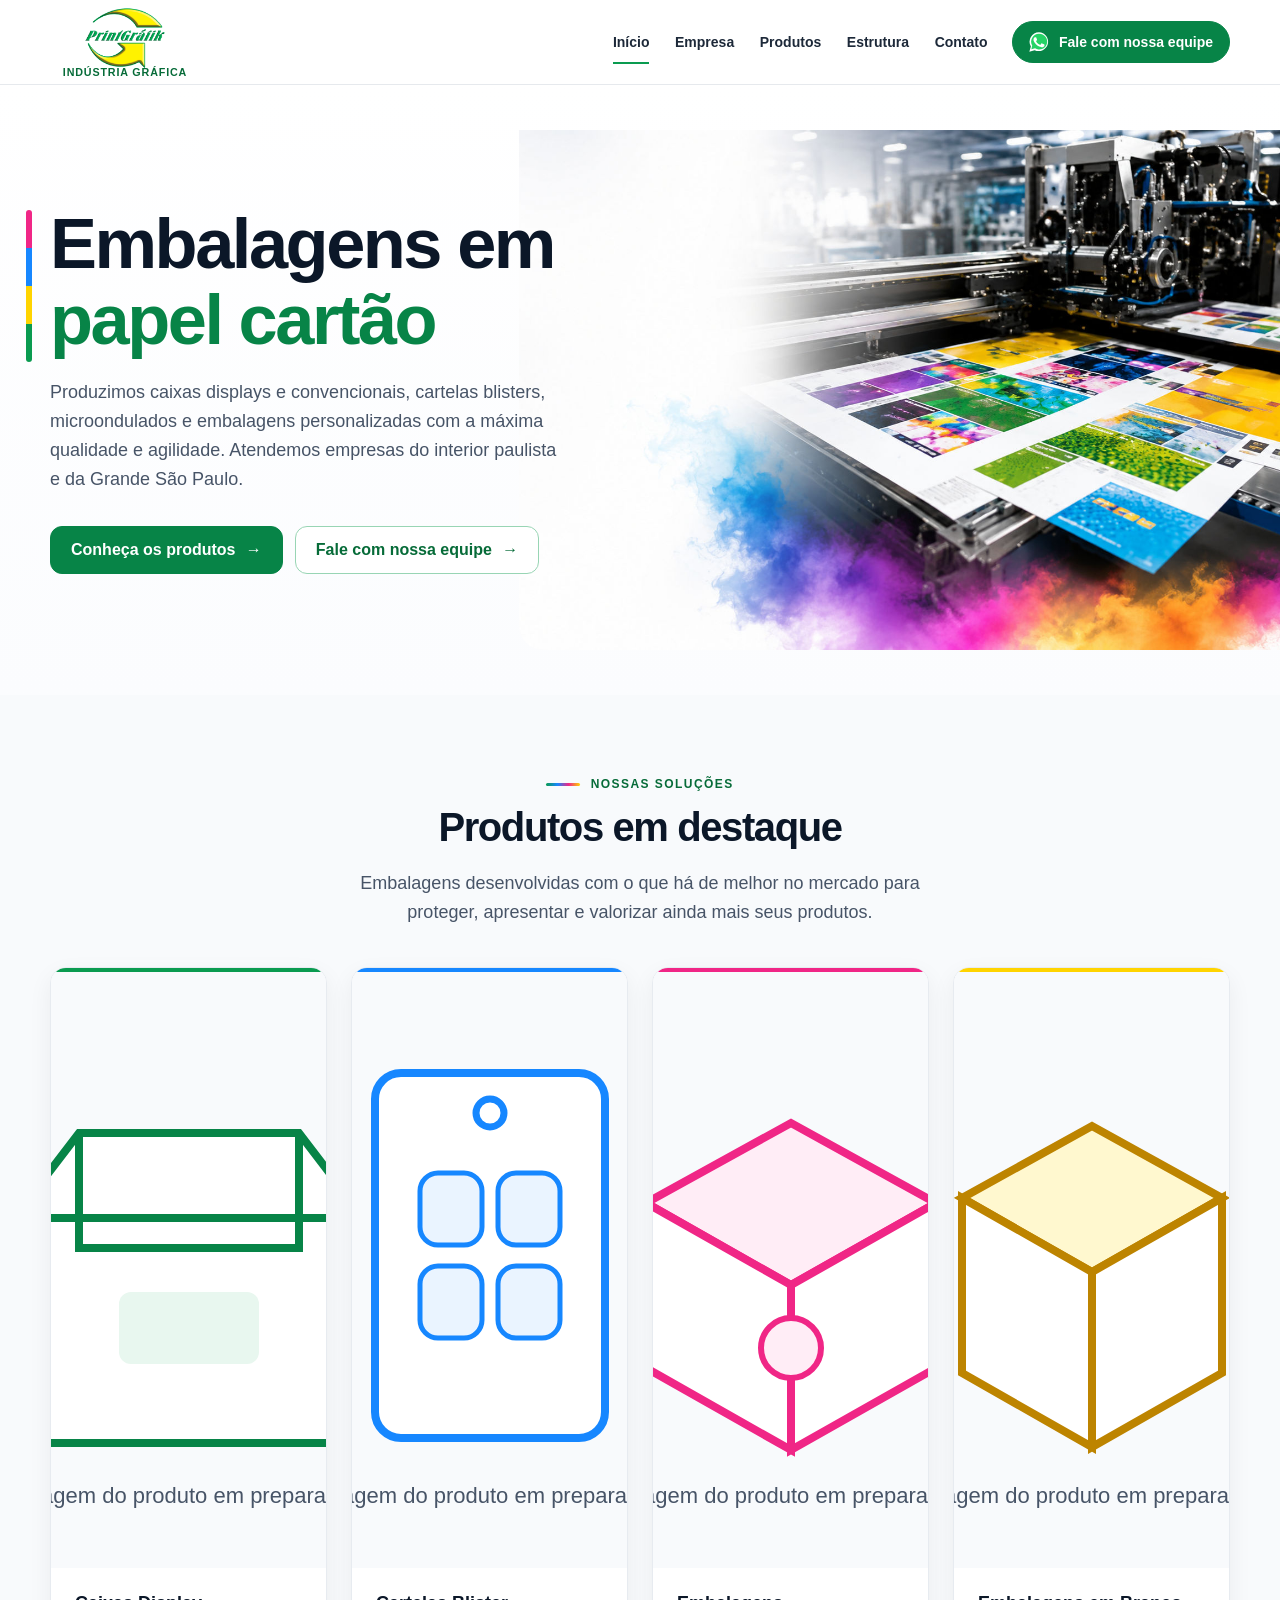
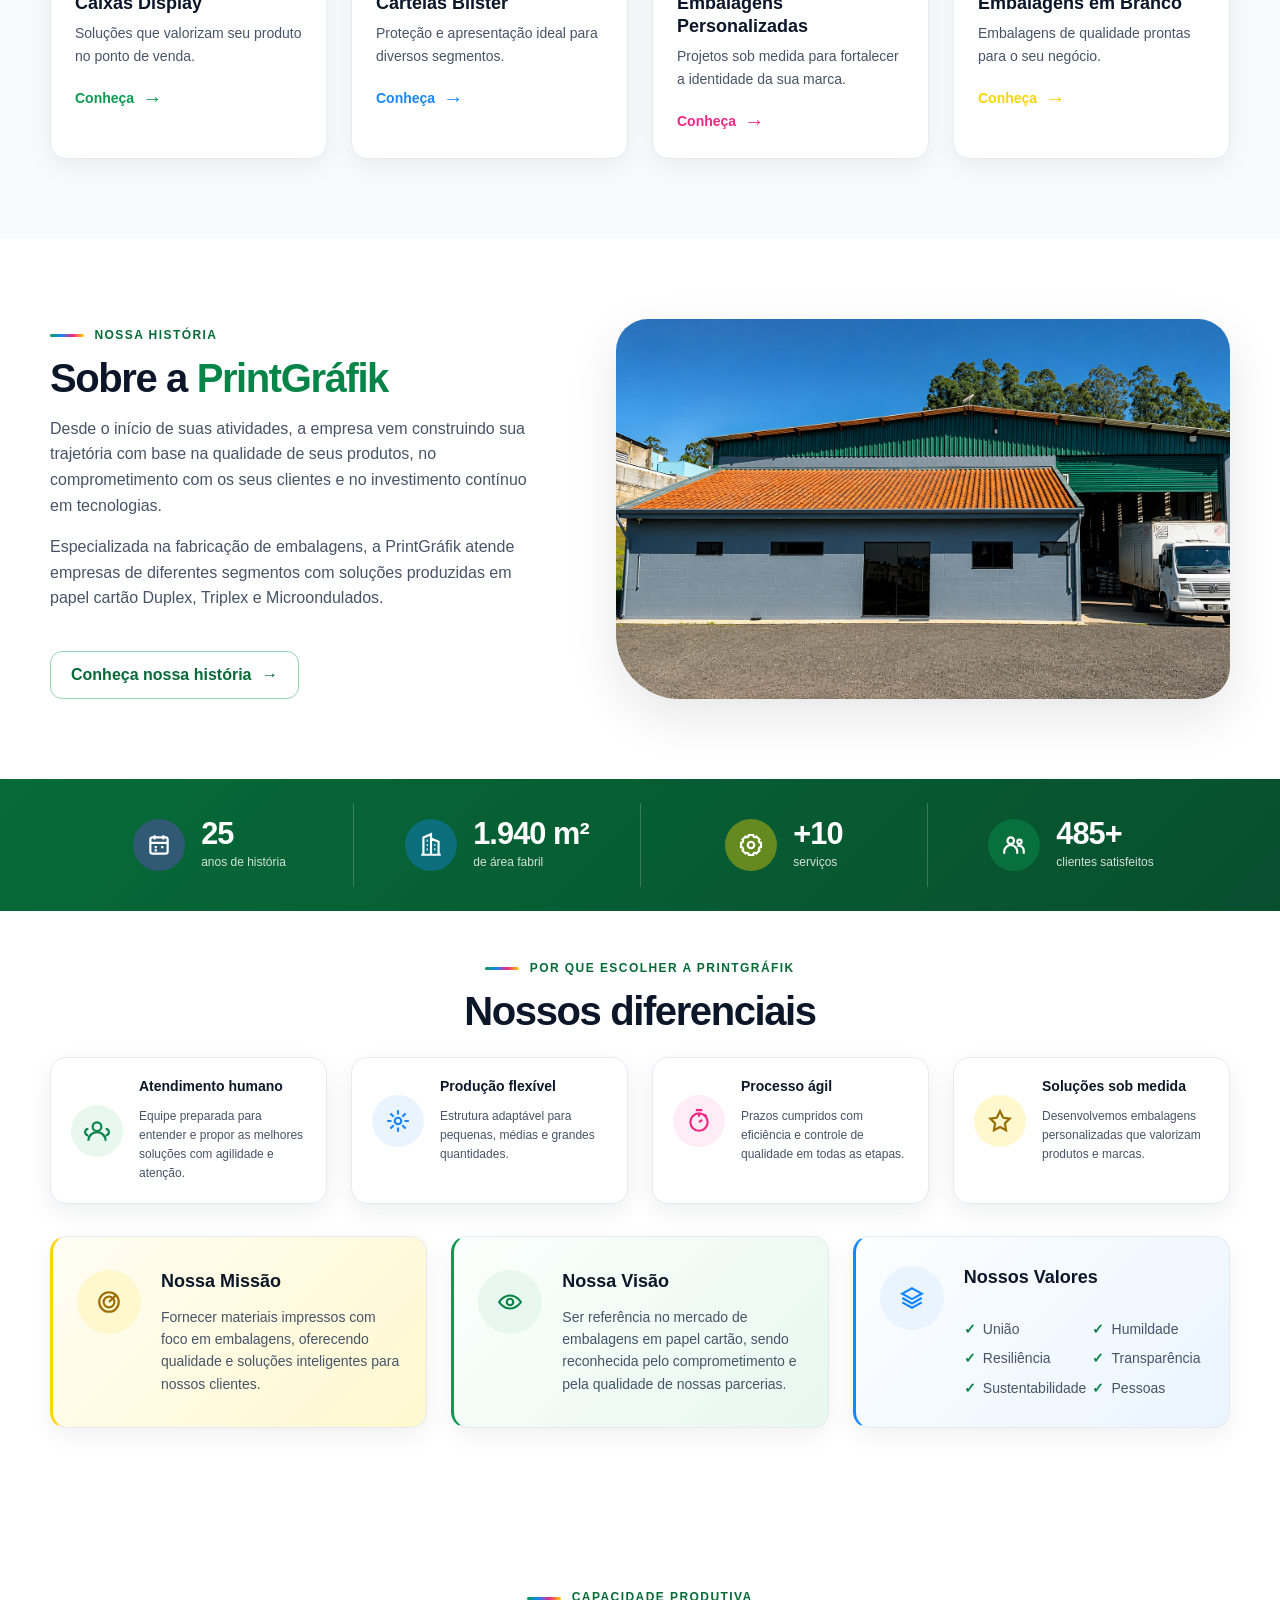
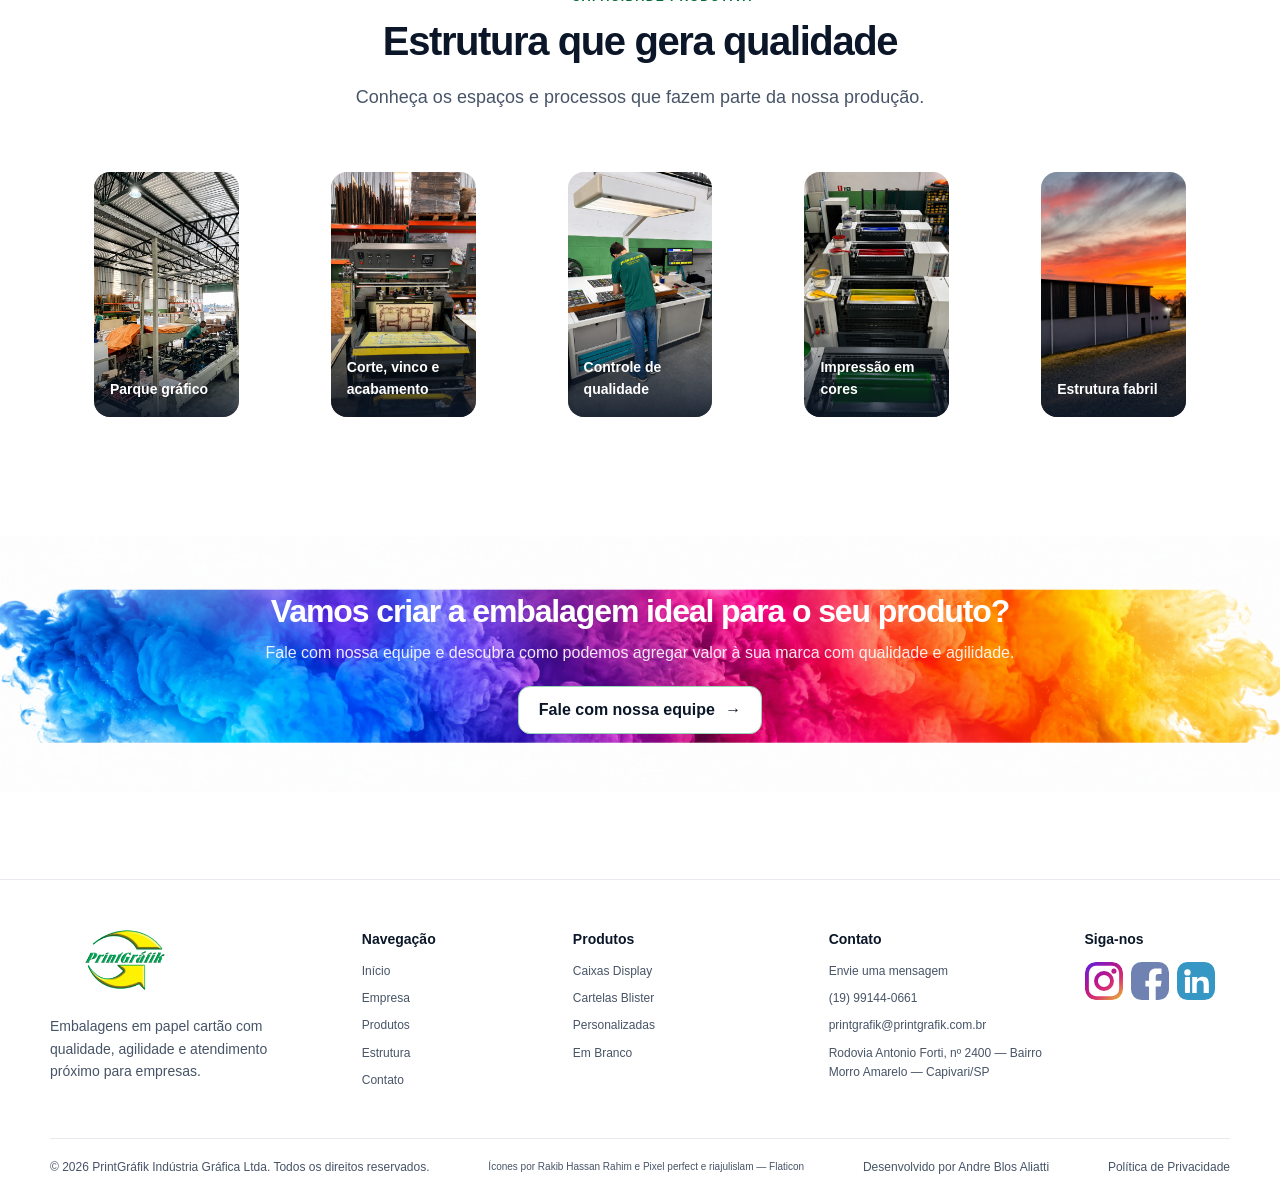
==== commit 5aaf3ae5: "ajustes visuais" ====
--- a/index.html
+++ b/index.html
@@ -16,8 +16,9 @@
 
   <header class="pg-header">
     <div class="pg-container pg-header__inner">
-      <a class="pg-logo-link" href="index.html" aria-label="PrintGráfik — página inicial">
+      <a class="pg-logo-link pg-logo-link--tagged" href="index.html" aria-label="PrintGráfik Indústria Gráfica — página inicial">
         <img class="pg-logo" src="assets/logo/logo-printgrafik-600.png" alt="PrintGráfik" width="600" height="449">
+        <span class="pg-logo-tagline">Indústria Gráfica</span>
       </a>
       <nav class="pg-nav" id="menu-principal" aria-label="Navegação principal" data-menu data-open="false">
         <ul class="pg-nav__list">
@@ -30,7 +31,7 @@
       </nav>
       <div class="pg-header__actions">
         <a class="pg-button pg-button--small pg-button--pill pg-header__cta" href="contato.html" data-smart-contact>
-          <span data-contact-label>Fale com a equipe</span>
+          <span data-contact-label>Fale com nossa equipe</span>
         </a>
         <button class="pg-menu-toggle" type="button" aria-expanded="false" aria-controls="menu-principal" aria-label="Abrir menu" data-menu-toggle>
           <span class="pg-menu-toggle__icon" aria-hidden="true"></span>
@@ -47,11 +48,11 @@
             <span class="pg-tone-magenta"></span><span class="pg-tone-blue"></span><span class="pg-tone-yellow"></span><span class="pg-tone-green"></span>
           </div>
           <h1 class="pg-title pg-title--xl" id="titulo-principal">Embalagens em <span class="pg-title__accent">papel cartão</span></h1>
-          <p class="pg-lead">Caixas, cartelas blister e embalagens personalizadas com qualidade, agilidade e atendimento para empresas do interior de São Paulo.</p>
+          <p class="pg-lead">Produzimos caixas displays e convencionais, cartelas blisters, microondulados e embalagens personalizadas com a máxima qualidade e agilidade. Atendemos empresas do interior paulista e da Grande São Paulo.</p>
           <div class="pg-cluster pg-hero__actions">
             <a class="pg-button" href="#produtos-destaque">Conheça os produtos <span aria-hidden="true">→</span></a>
             <a class="pg-button pg-button--secondary" href="contato.html">
-              Peça um orçamento <span aria-hidden="true">→</span>
+              Fale com nossa equipe <span aria-hidden="true">→</span>
             </a>
           </div>
         </div>
@@ -69,7 +70,7 @@
         <div class="pg-section-heading pg-section-heading--center">
           <span class="pg-eyebrow">Nossas soluções</span>
           <h2 class="pg-title pg-title--lg" id="titulo-produtos">Produtos em destaque</h2>
-          <p class="pg-lead">Embalagens desenvolvidas para proteger, apresentar e valorizar produtos de diferentes empresas.</p>
+          <p class="pg-lead">Embalagens desenvolvidas com o que há de melhor no mercado para proteger, apresentar e valorizar ainda mais seus produtos.</p>
         </div>
         <div class="pg-grid pg-grid--4 pg-products-grid">
           <article class="pg-card pg-card--accent pg-product-card pg-tone-green">
@@ -97,8 +98,8 @@
         <div class="pg-about__copy">
           <span class="pg-eyebrow">Nossa história</span>
           <h2 class="pg-title pg-title--lg" id="titulo-sobre">Sobre a <span class="pg-title__accent">PrintGráfik</span></h2>
-          <p>A PrintGráfik Indústria Gráfica Ltda. foi fundada em <span data-institution="foundation">março de 2000</span> por Ricardo de Jesus Bachiega. Desde então, a empresa vem crescendo com comprometimento, investimento em tecnologia, pessoas e processos para entregar qualidade e confiança aos seus clientes.</p>
-          <p>Somos especialistas na produção de embalagens em papel cartão nos materiais Duplex, Triplex e Microondulado, atendendo empresas de Capivari, Piracicaba e todo o interior de São Paulo.</p>
+          <p>Desde o início de suas atividades, a empresa vem construindo sua trajetória com base na qualidade de seus produtos, no comprometimento com os seus clientes e no investimento contínuo em tecnologias.</p>
+          <p>Especializada na fabricação de embalagens, a PrintGráfik atende empresas de diferentes segmentos com soluções produzidas em papel cartão Duplex, Triplex e Microondulados.</p>
           <a class="pg-button pg-button--secondary pg-about__action" href="empresa.html">Conheça nossa história <span aria-hidden="true">→</span></a>
         </div>
         <img class="pg-about__image" src="assets/empresa/fachada-printgrafik.jpg" alt="Fachada real da indústria gráfica PrintGráfik" width="1224" height="576" loading="lazy">
@@ -149,7 +150,7 @@
       <div class="pg-container">
         <div class="pg-cta">
           <div class="pg-cta__inner">
-            <div><h2 class="pg-title pg-title--md" id="titulo-cta">Vamos criar a embalagem ideal para o seu produto?</h2><p class="pg-cta__text">Fale com nossa equipe e descubra como podemos agregar valor à sua marca com qualidade e agilidade.</p><a class="pg-button pg-button--secondary pg-cta__action" href="contato.html">Falar com nossa equipe <span aria-hidden="true">→</span></a></div>
+            <div><h2 class="pg-title pg-title--md" id="titulo-cta">Vamos criar a embalagem ideal para o seu produto?</h2><p class="pg-cta__text">Fale com nossa equipe e descubra como podemos agregar valor à sua marca com qualidade e agilidade.</p><a class="pg-button pg-button--secondary pg-cta__action" href="contato.html">Fale com nossa equipe <span aria-hidden="true">→</span></a></div>
           </div>
         </div>
       </div>
--- a/css/tokens.css
+++ b/css/tokens.css
@@ -59,6 +59,7 @@
   --pg-shadow-sm: 0 8px 24px rgb(16 24 40 / 0.06);
   --pg-shadow-md: 0 18px 50px rgb(16 24 40 / 0.1);
   --pg-shadow-color: 0 20px 60px rgb(22 135 255 / 0.14);
+  --pg-banner-rainbow-image: url("../assets/images/banner-arco-iris.png");
   --pg-container: 1180px;
   --pg-header-height: 84px;
 }
--- a/css/components.css
+++ b/css/components.css
@@ -266,6 +266,23 @@
   flex: 0 0 auto;
 }
 
+.pg-logo-link--tagged {
+  flex-direction: column;
+  align-items: center;
+  justify-content: center;
+  line-height: 1;
+  text-decoration: none;
+}
+
+.pg-logo-tagline {
+  margin-top: -0.15rem;
+  color: var(--pg-green-700);
+  font-size: 0.67rem;
+  font-weight: 850;
+  letter-spacing: 0.08em;
+  text-transform: uppercase;
+}
+
 .pg-logo {
   width: 150px;
   height: 64px;
--- a/css/home.css
+++ b/css/home.css
@@ -66,6 +66,11 @@
 @media (min-width: 1025px) {
   .pg-hero__image-wrap {
     margin-left: -5rem;
+    margin-right: calc(-1 * max(1rem, (100vw - var(--pg-container)) / 2));
+  }
+
+  .pg-hero__image {
+    border-radius: 0 0 0 var(--pg-radius-lg);
   }
 }
 
@@ -135,17 +140,14 @@
 
 .pg-stats {
   padding-block: 0;
-  background: var(--pg-white);
+  color: var(--pg-white);
+  background: linear-gradient(135deg, var(--pg-green-700), #084f2e);
 }
 
 .pg-stats__grid {
   display: grid;
   grid-template-columns: repeat(4, minmax(0, 1fr));
   padding: var(--pg-space-6) var(--pg-space-4);
-  border-radius: var(--pg-radius-md);
-  color: var(--pg-white);
-  background: linear-gradient(135deg, var(--pg-green-700), #084f2e);
-  box-shadow: var(--pg-shadow-md);
 }
 
 .pg-stat {
@@ -337,14 +339,13 @@
 }
 
 .pg-cta {
+  display: grid;
+  min-height: clamp(220px, 22vw, 270px);
+  align-items: center;
   overflow: hidden;
   border-radius: var(--pg-radius-lg);
   color: var(--pg-white);
-  background:
-    radial-gradient(circle at 4% 50%, rgb(23 189 228 / 0.85), transparent 28%),
-    radial-gradient(circle at 94% 50%, rgb(255 159 26 / 0.95), transparent 30%),
-    linear-gradient(100deg, #1476d4 0%, #6e42d5 38%, #ec258d 69%, #ffb000 100%);
-  box-shadow: var(--pg-shadow-md);
+  background: var(--pg-white) var(--pg-banner-rainbow-image) center / calc(100% - clamp(24px, 5vw, 72px)) auto no-repeat;
 }
 
 .pg-cta__inner {
@@ -363,5 +364,6 @@
 }
 
 .pg-cta__action {
+  --pg-button-color: var(--pg-ink-950);
   margin-top: var(--pg-space-5);
 }
--- a/css/responsive.css
+++ b/css/responsive.css
@@ -1,3 +1,23 @@
+.pg-cta-section > .pg-container,
+.pg-products-cta-section > .pg-container,
+.pg-structure-cta-section > .pg-container,
+.pg-contact-note-section > .pg-container {
+  width: 100%;
+  max-width: none;
+}
+
+.pg-cta,
+.pg-company-cta,
+.pg-products-cta,
+.pg-structure-cta,
+.pg-contact-note {
+  width: 100%;
+  max-width: none;
+  margin-inline: 0;
+  border-radius: 0;
+  background-size: 100% auto;
+}
+
 @media (max-width: 1100px) {
   .pg-header__cta {
     display: none;
@@ -654,6 +674,33 @@
   .pg-contact-note {
     padding: var(--pg-space-5);
   }
+
+  .pg-cta,
+  .pg-company-cta,
+  .pg-products-cta,
+  .pg-structure-cta,
+  .pg-contact-note {
+    min-height: 0;
+    color: var(--pg-text);
+    background-position: top center;
+    background-size: 100% auto;
+  }
+
+  .pg-cta__inner,
+  .pg-company-cta,
+  .pg-products-cta,
+  .pg-structure-cta,
+  .pg-contact-note {
+    padding-top: 82px;
+  }
+
+  .pg-cta__text,
+  .pg-company-cta__copy p,
+  .pg-products-cta p,
+  .pg-structure-cta p,
+  .pg-contact-note p {
+    color: var(--pg-text-muted);
+  }
 }
 
 @media (prefers-reduced-motion: reduce) {
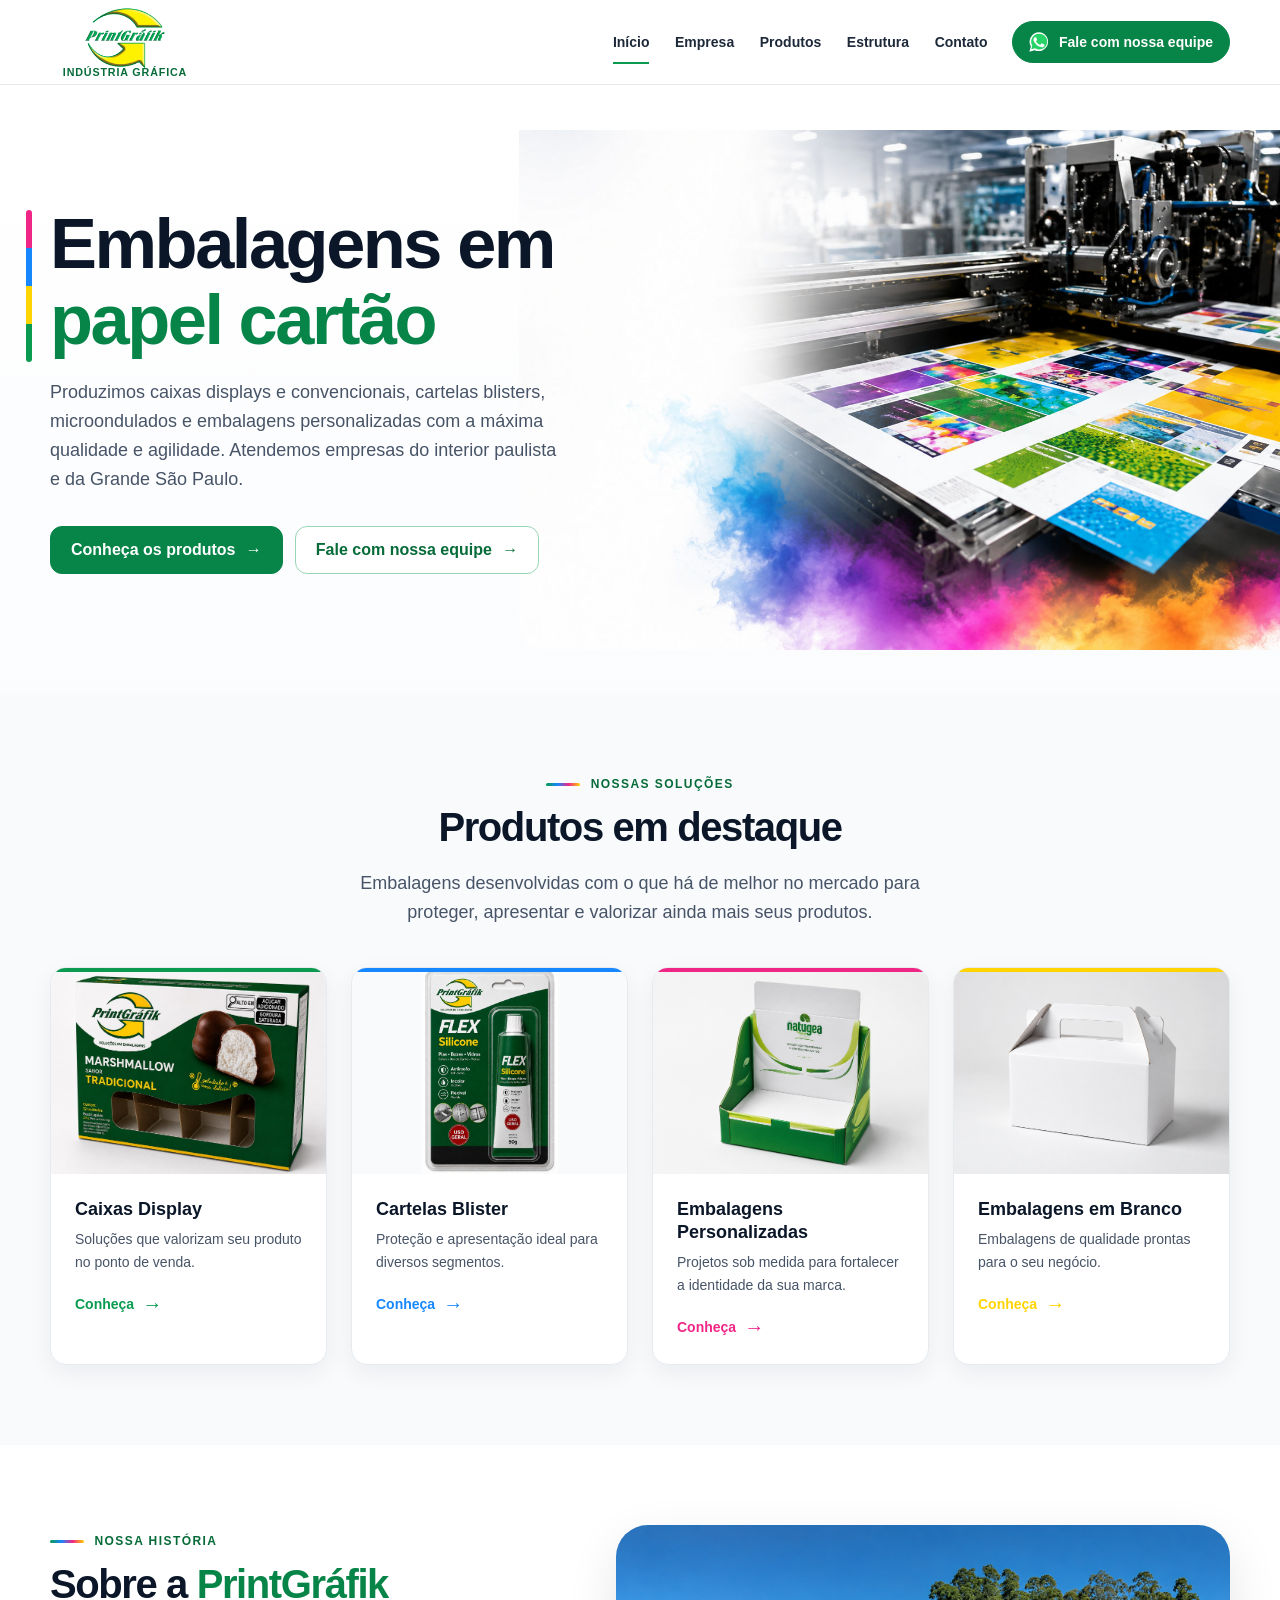
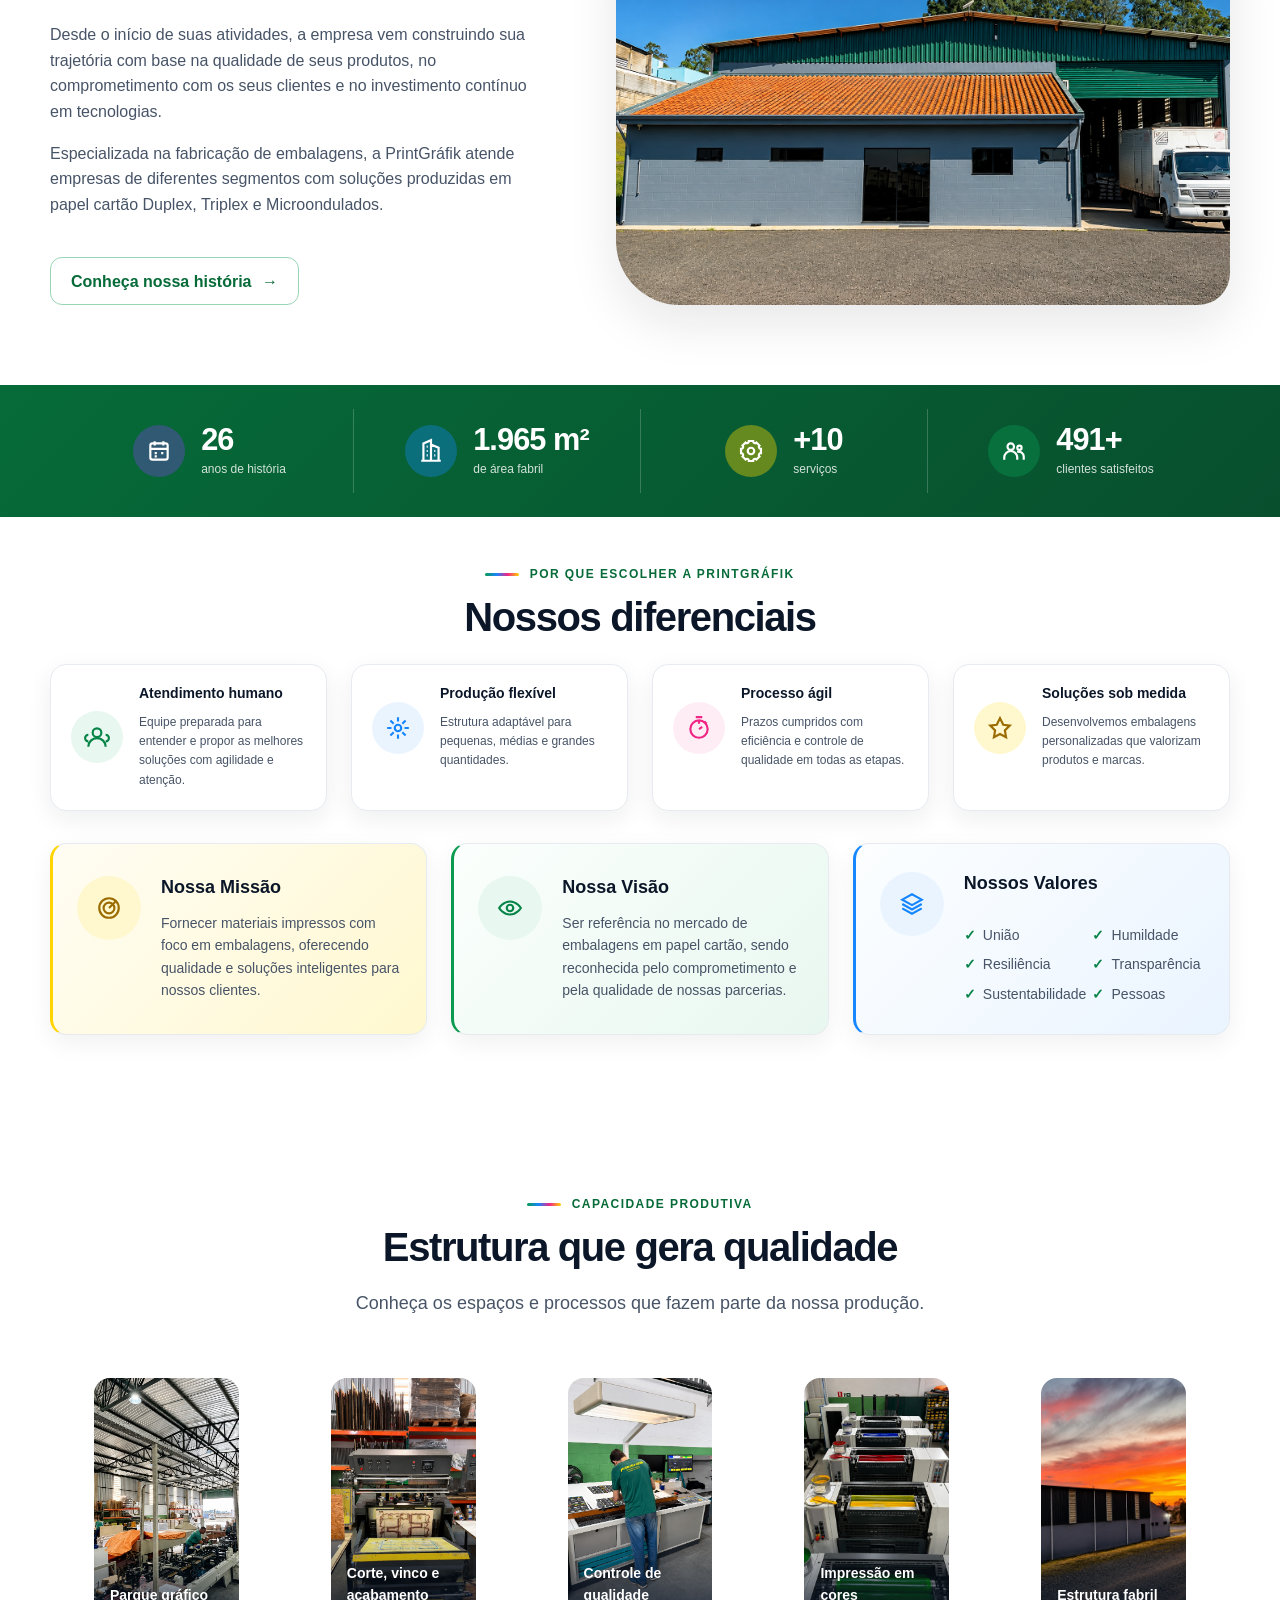
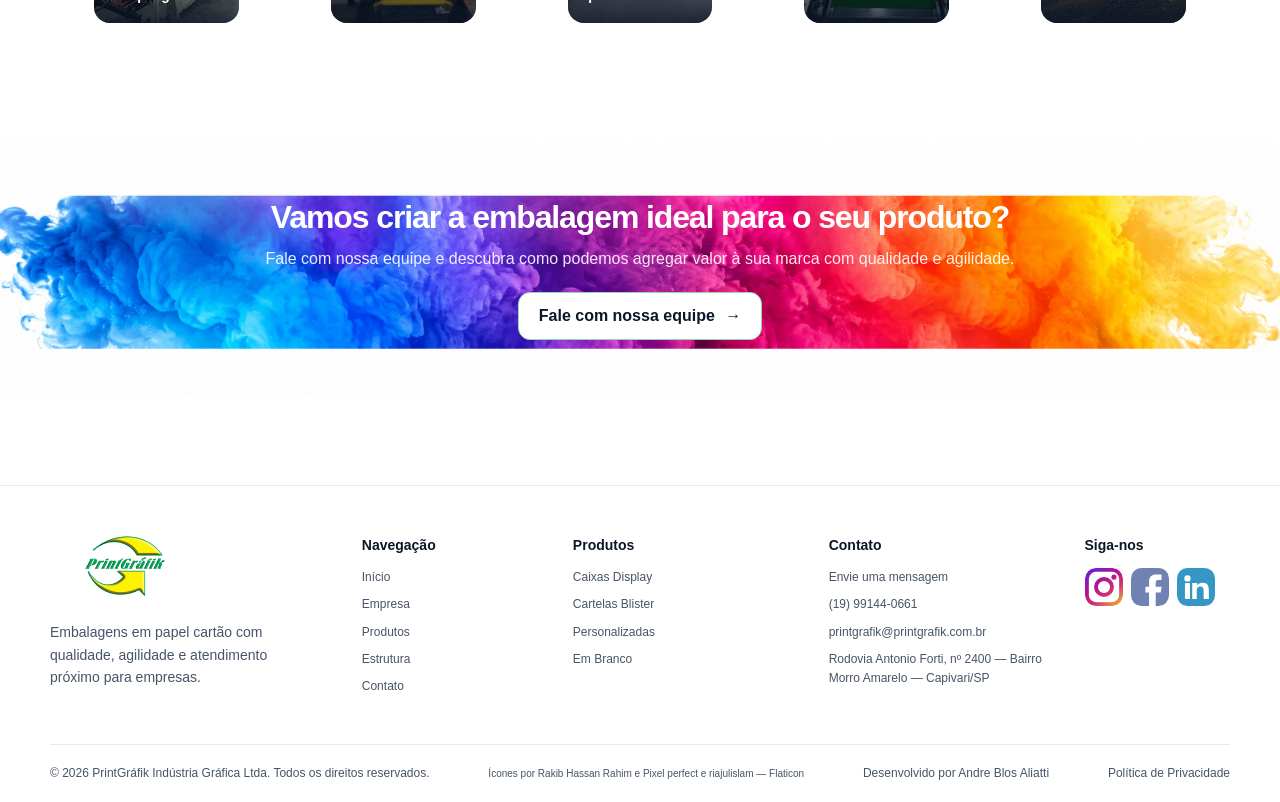
==== commit 574c39ba: "fotos embalagens" ====
--- a/index.html
+++ b/index.html
@@ -74,19 +74,19 @@
         </div>
         <div class="pg-grid pg-grid--4 pg-products-grid">
           <article class="pg-card pg-card--accent pg-product-card pg-tone-green">
-            <img class="pg-product-card__image" src="assets/placeholders/produto-caixa-display.svg" alt="Representação temporária de caixa display; fotografia final pendente" width="800" height="600" loading="lazy">
+            <img class="pg-product-card__image" src="assets/produtos/caixas-display.jpeg" alt="Caixa display produzida pela PrintGráfik" width="1448" height="1086" loading="lazy">
             <div class="pg-card__body"><h3 class="pg-card__title">Caixas Display</h3><p class="pg-card__text">Soluções que valorizam seu produto no ponto de venda.</p><a class="pg-product-card__link" href="produtos.html#caixas-display">Conheça</a></div>
           </article>
           <article class="pg-card pg-card--accent pg-product-card pg-tone-blue">
-            <img class="pg-product-card__image" src="assets/placeholders/produto-cartela-blister.svg" alt="Representação temporária de cartela blister; fotografia final pendente" width="800" height="600" loading="lazy">
+            <img class="pg-product-card__image pg-product-card__image--contain" src="assets/produtos/cartela-blister.jpeg" alt="Cartela blister produzida pela PrintGráfik" width="853" height="1280" loading="lazy">
             <div class="pg-card__body"><h3 class="pg-card__title">Cartelas Blister</h3><p class="pg-card__text">Proteção e apresentação ideal para diversos segmentos.</p><a class="pg-product-card__link" href="produtos.html#cartelas-blister">Conheça</a></div>
           </article>
           <article class="pg-card pg-card--accent pg-product-card pg-tone-magenta">
-            <img class="pg-product-card__image" src="assets/placeholders/produto-personalizada.svg" alt="Representação temporária de embalagens personalizadas; fotografia final pendente" width="800" height="600" loading="lazy">
+            <img class="pg-product-card__image" src="assets/produtos/embalagens-personalizadas.png" alt="Embalagem personalizada produzida pela PrintGráfik" width="1448" height="1086" loading="lazy">
             <div class="pg-card__body"><h3 class="pg-card__title">Embalagens Personalizadas</h3><p class="pg-card__text">Projetos sob medida para fortalecer a identidade da sua marca.</p><a class="pg-product-card__link" href="produtos.html#embalagens-personalizadas">Conheça</a></div>
           </article>
           <article class="pg-card pg-card--accent pg-product-card pg-tone-yellow">
-            <img class="pg-product-card__image" src="assets/placeholders/produto-embalagem-branco.svg" alt="Representação temporária de embalagens em branco; fotografia final pendente" width="800" height="600" loading="lazy">
+            <img class="pg-product-card__image" src="assets/produtos/embalagem-em-branco.png" alt="Embalagem em papel cartão branco produzida pela PrintGráfik" width="1448" height="1086" loading="lazy">
             <div class="pg-card__body"><h3 class="pg-card__title">Embalagens em Branco</h3><p class="pg-card__text">Embalagens de qualidade prontas para o seu negócio.</p><a class="pg-product-card__link" href="produtos.html#embalagens-em-branco">Conheça</a></div>
           </article>
         </div>
--- a/css/home.css
+++ b/css/home.css
@@ -91,9 +91,14 @@
 
 .pg-product-card__image {
   width: 100%;
+  height: auto;
   aspect-ratio: 4 / 3;
   object-fit: cover;
   background: var(--pg-gray-50);
+}
+
+.pg-product-card__image--contain {
+  object-fit: contain;
 }
 
 .pg-product-card__link {
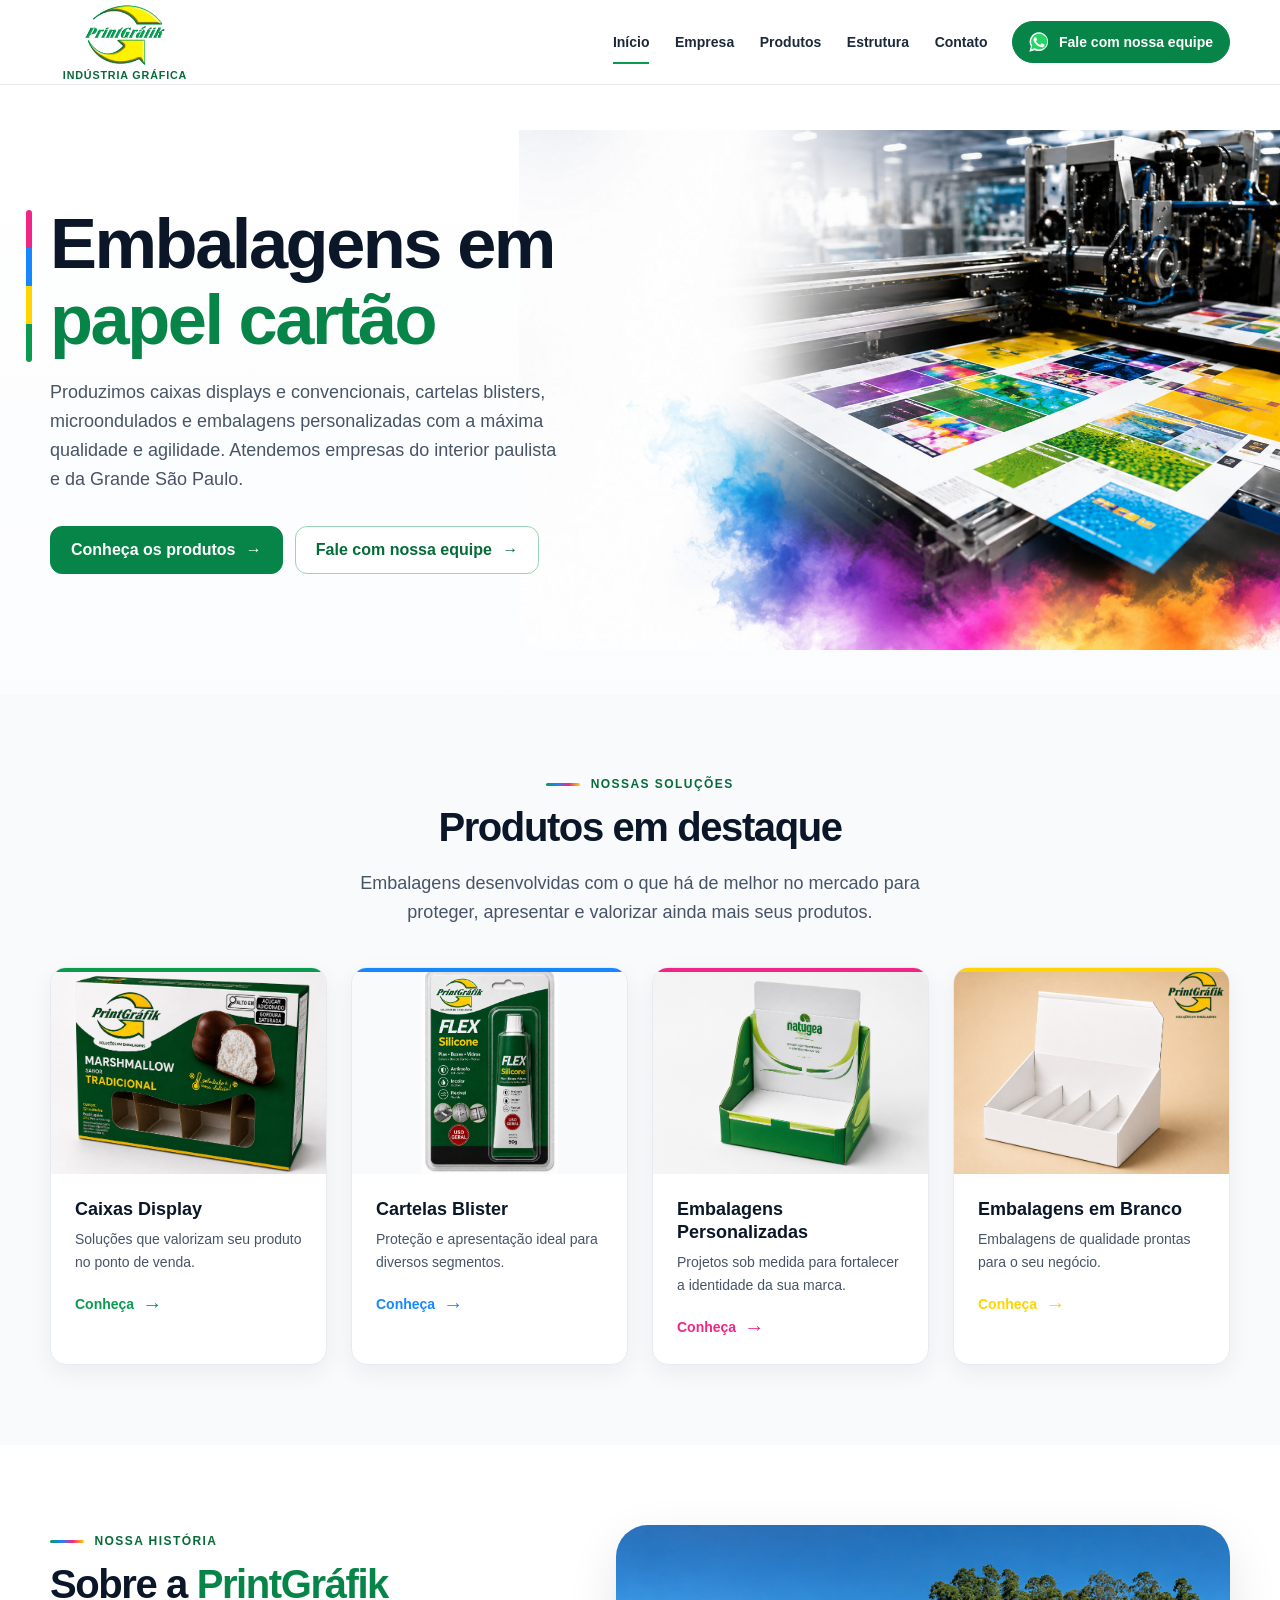
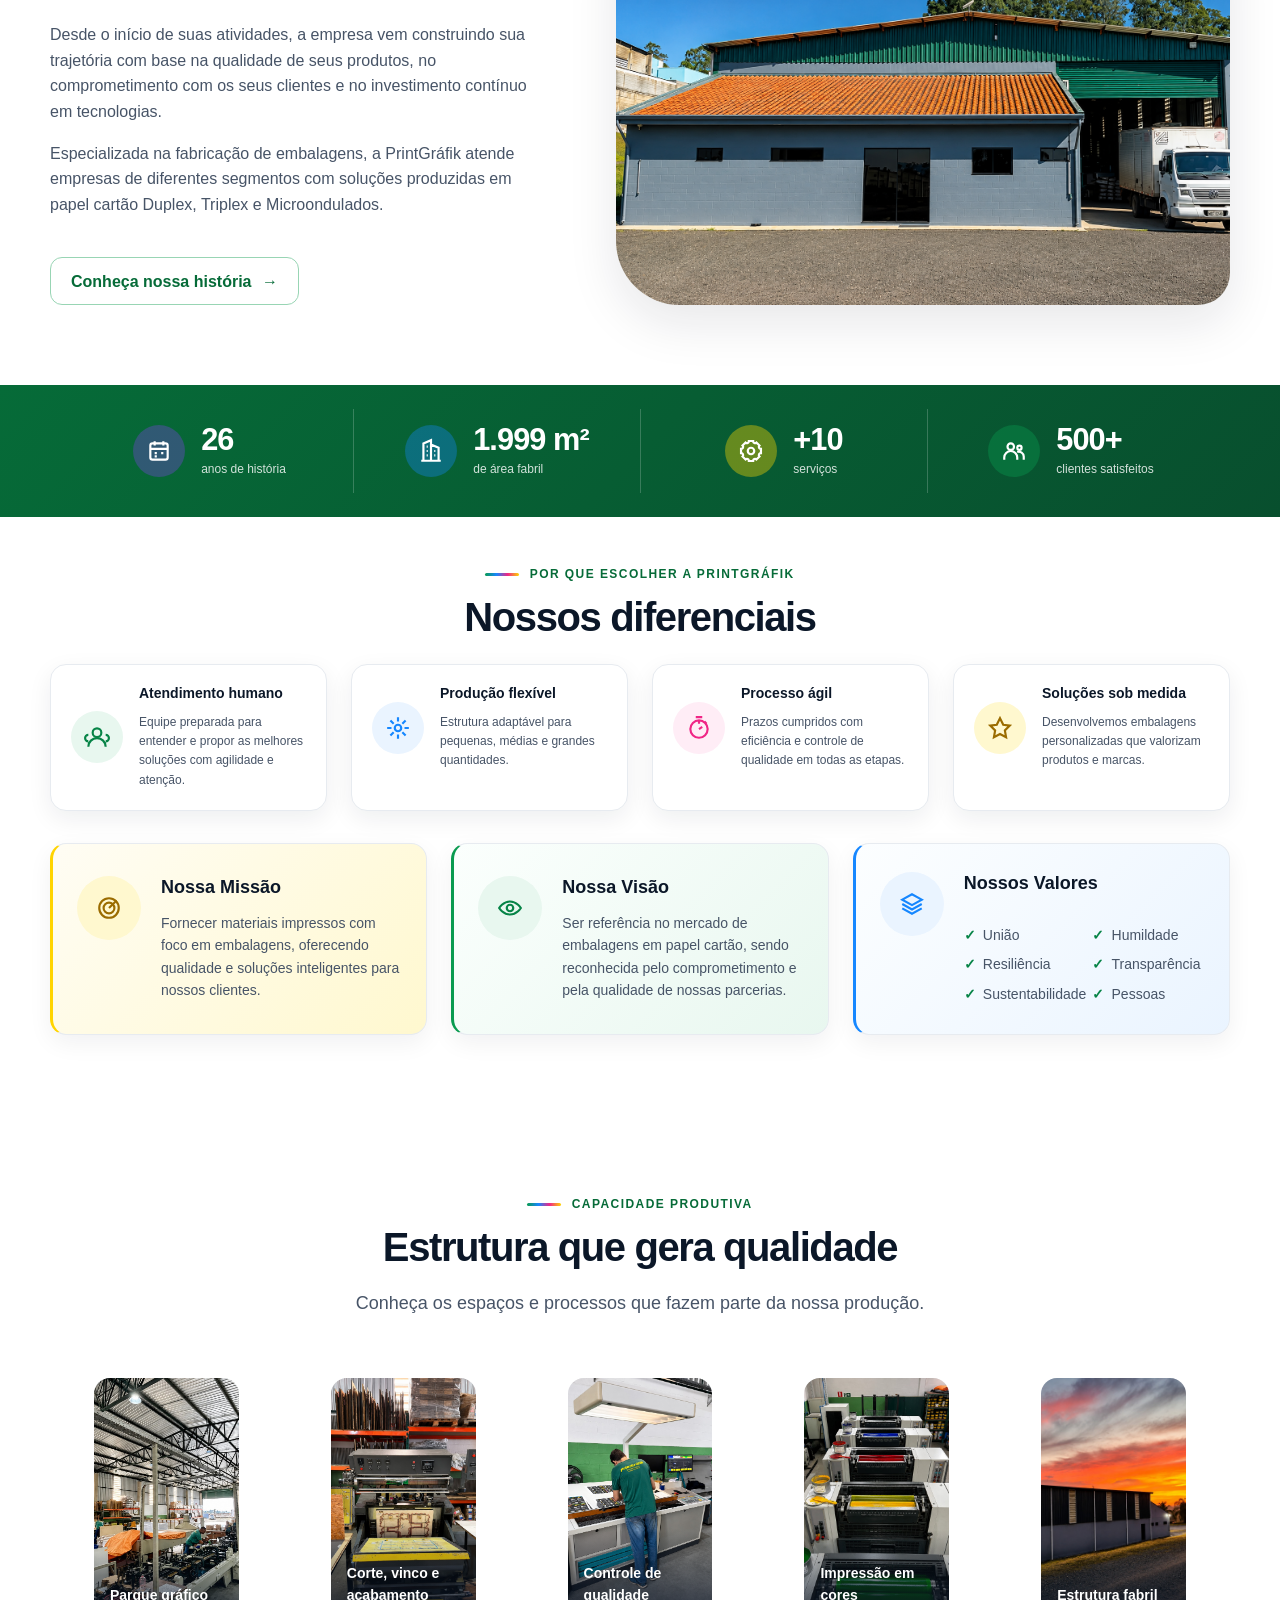
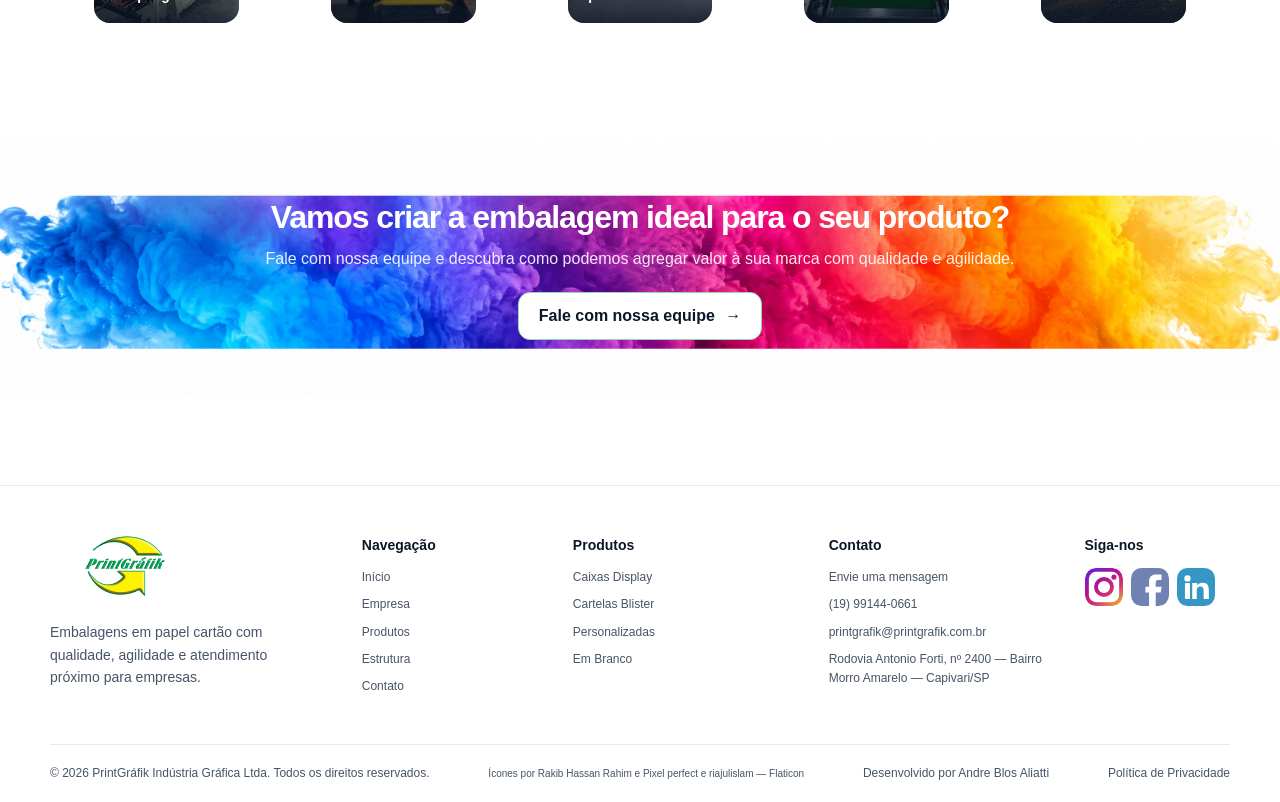
==== commit 266ef7be: "fotos embalagens" ====
--- a/index.html
+++ b/index.html
@@ -86,7 +86,7 @@
             <div class="pg-card__body"><h3 class="pg-card__title">Embalagens Personalizadas</h3><p class="pg-card__text">Projetos sob medida para fortalecer a identidade da sua marca.</p><a class="pg-product-card__link" href="produtos.html#embalagens-personalizadas">Conheça</a></div>
           </article>
           <article class="pg-card pg-card--accent pg-product-card pg-tone-yellow">
-            <img class="pg-product-card__image" src="assets/produtos/embalagem-em-branco.png" alt="Embalagem em papel cartão branco produzida pela PrintGráfik" width="1448" height="1086" loading="lazy">
+            <img class="pg-product-card__image" src="assets/produtos/embalagem-em-branco.jpeg" alt="Embalagem em papel cartão branco com divisórias produzida pela PrintGráfik" width="1402" height="1122" loading="lazy">
             <div class="pg-card__body"><h3 class="pg-card__title">Embalagens em Branco</h3><p class="pg-card__text">Embalagens de qualidade prontas para o seu negócio.</p><a class="pg-product-card__link" href="produtos.html#embalagens-em-branco">Conheça</a></div>
           </article>
         </div>
--- a/css/components.css
+++ b/css/components.css
@@ -275,7 +275,7 @@
 }
 
 .pg-logo-tagline {
-  margin-top: -0.15rem;
+  margin-top: 0.15rem;
   color: var(--pg-green-700);
   font-size: 0.67rem;
   font-weight: 850;
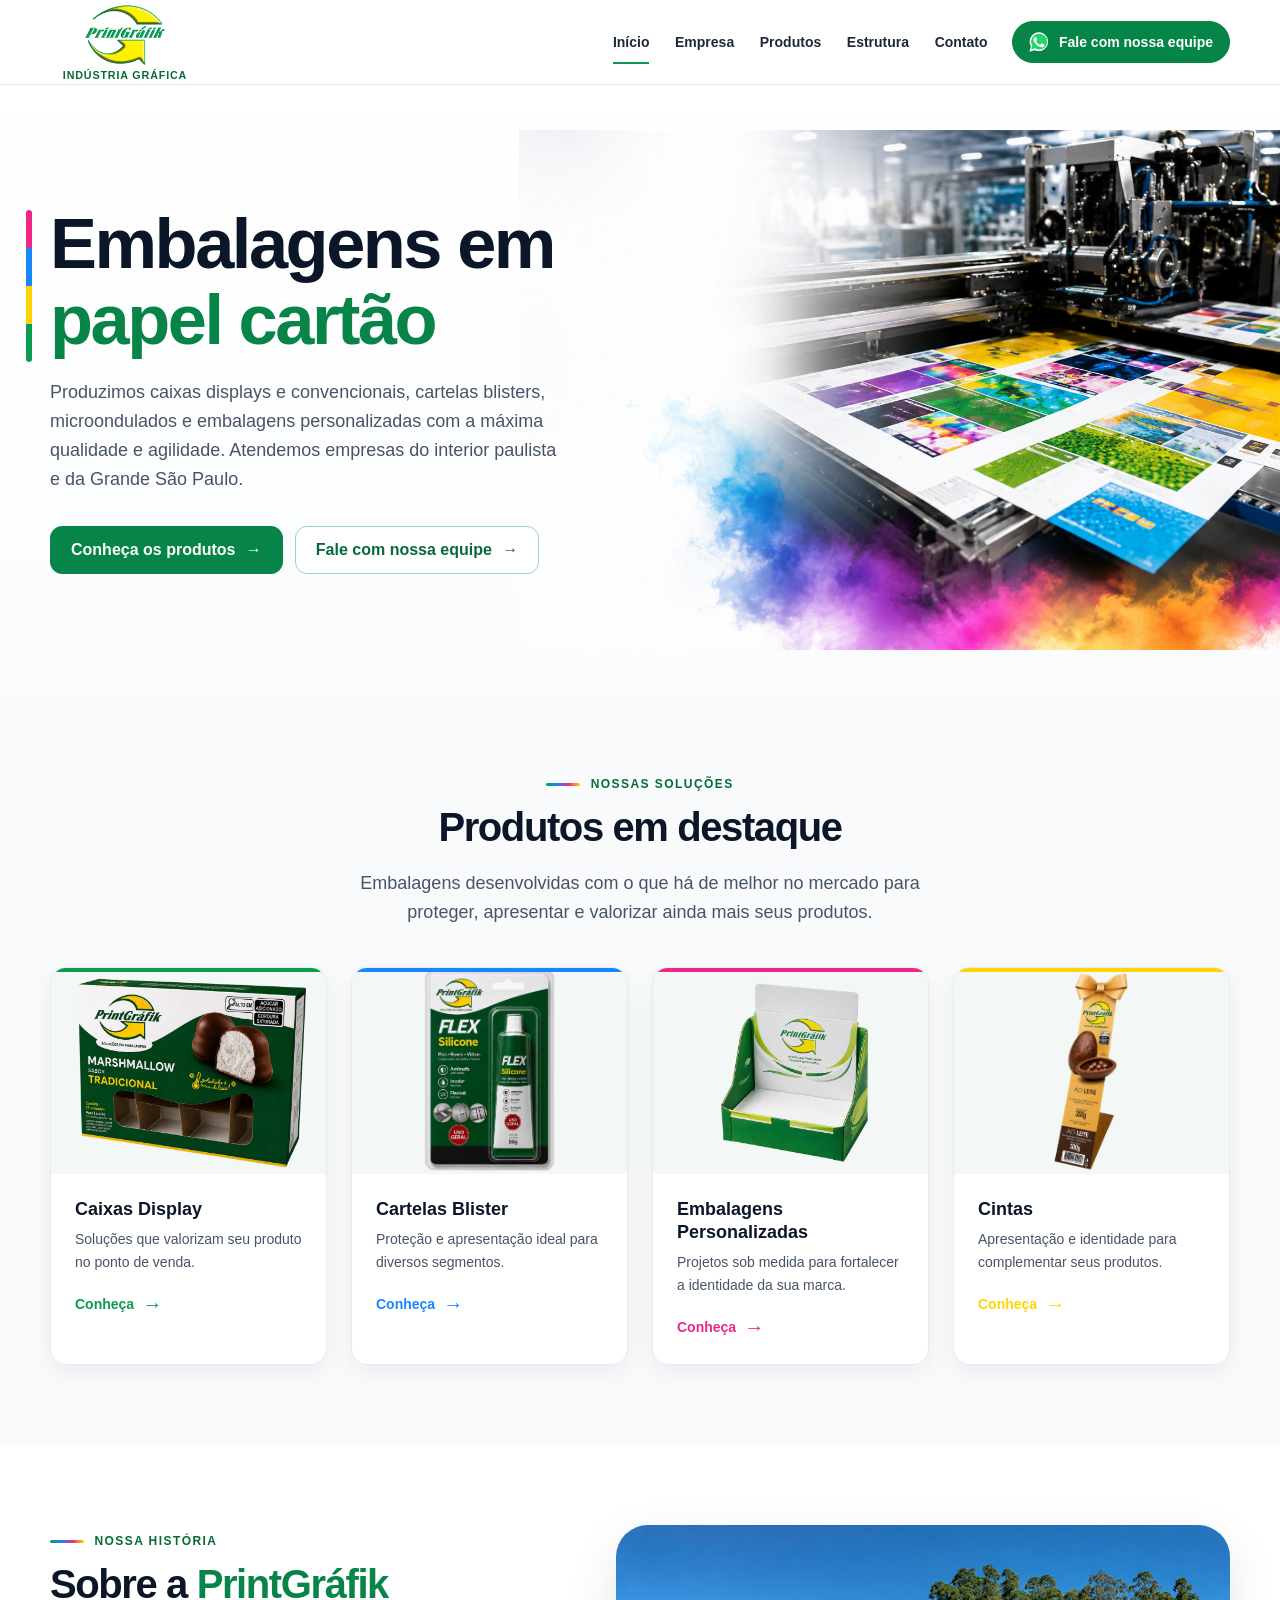
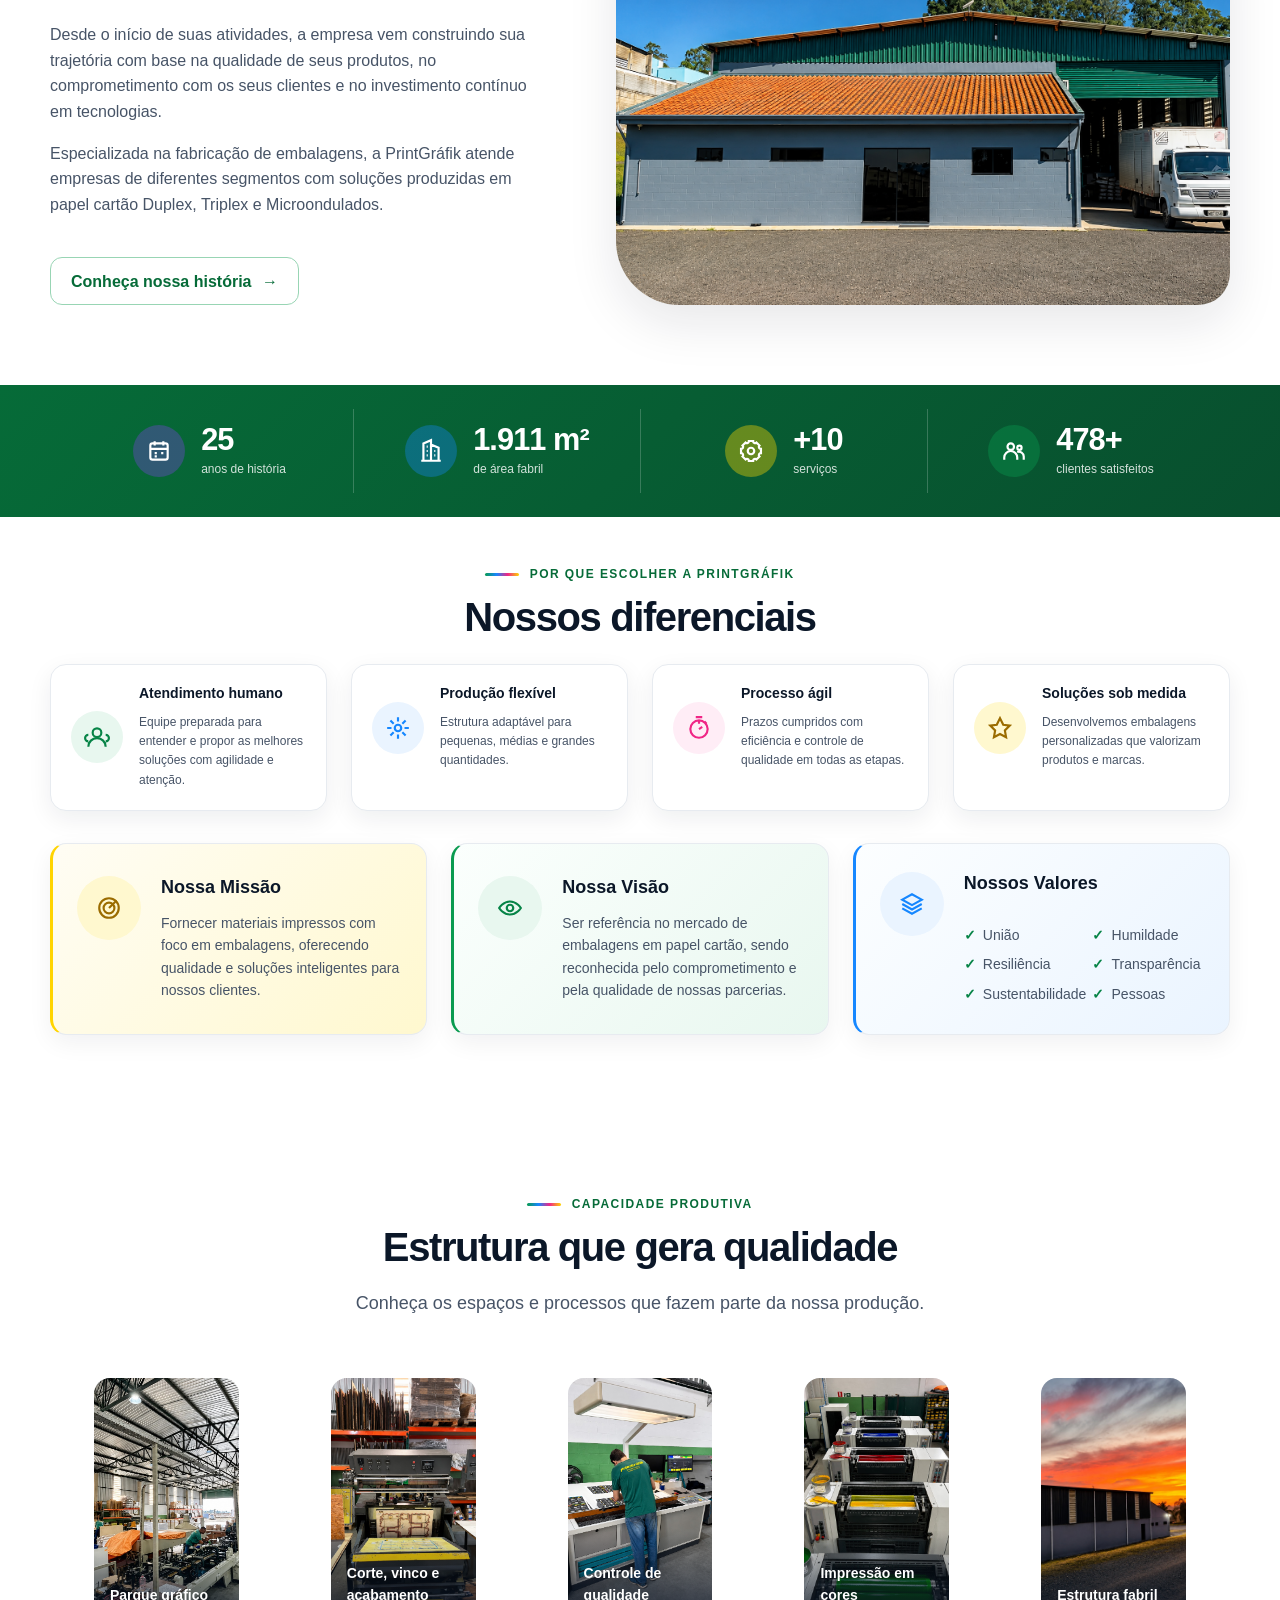
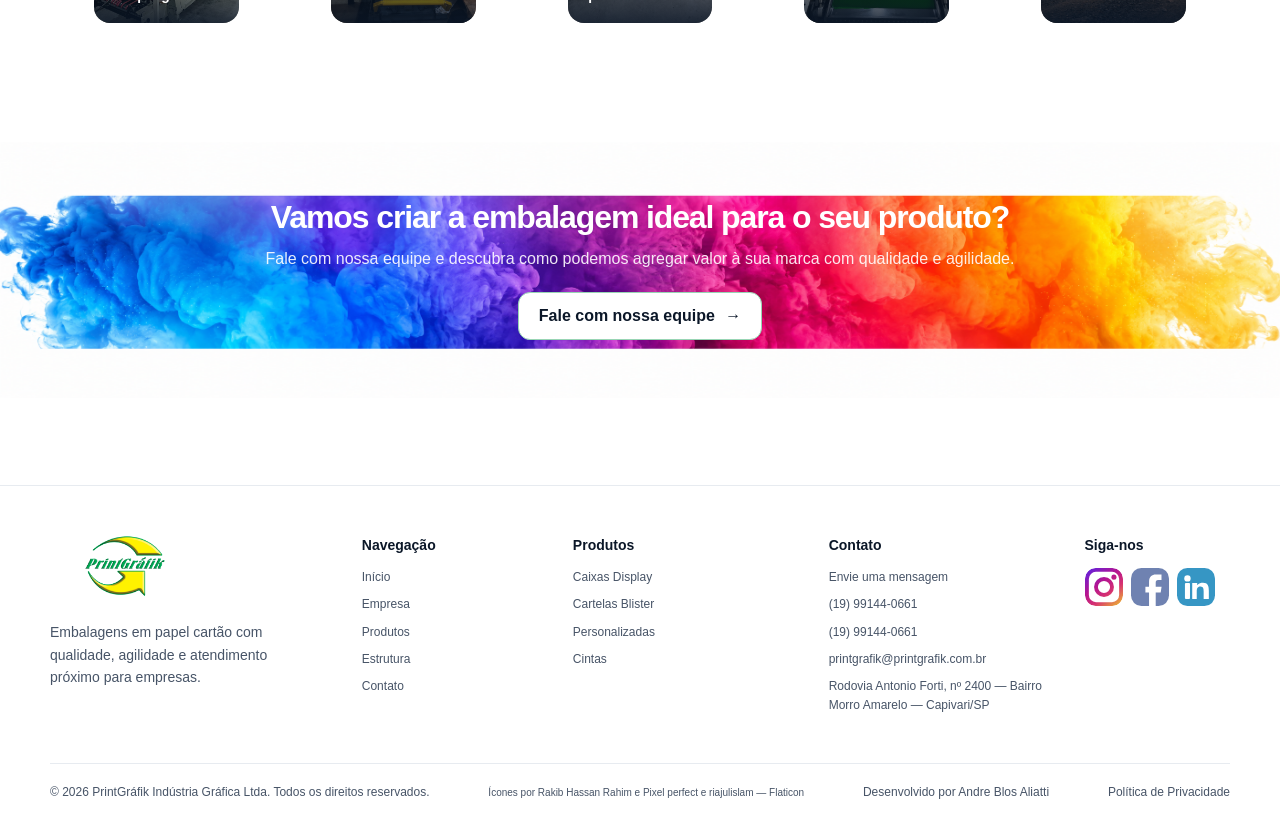
==== commit 9adde44b: "Ajustes de fotos e produtos" ====
--- a/index.html
+++ b/index.html
@@ -74,20 +74,20 @@
         </div>
         <div class="pg-grid pg-grid--4 pg-products-grid">
           <article class="pg-card pg-card--accent pg-product-card pg-tone-green">
-            <img class="pg-product-card__image" src="assets/produtos/caixas-display.jpeg" alt="Caixa display produzida pela PrintGráfik" width="1448" height="1086" loading="lazy">
+            <img class="pg-product-card__image pg-product-card__image--contain" src="assets/produtos/caixas-display.png" alt="Caixa display produzida pela PrintGráfik" width="930" height="679" loading="lazy">
             <div class="pg-card__body"><h3 class="pg-card__title">Caixas Display</h3><p class="pg-card__text">Soluções que valorizam seu produto no ponto de venda.</p><a class="pg-product-card__link" href="produtos.html#caixas-display">Conheça</a></div>
           </article>
           <article class="pg-card pg-card--accent pg-product-card pg-tone-blue">
-            <img class="pg-product-card__image pg-product-card__image--contain" src="assets/produtos/cartela-blister.jpeg" alt="Cartela blister produzida pela PrintGráfik" width="853" height="1280" loading="lazy">
+            <img class="pg-product-card__image pg-product-card__image--contain" src="assets/produtos/cartelas-blister.png" alt="Cartela blister produzida pela PrintGráfik" width="679" height="930" loading="lazy">
             <div class="pg-card__body"><h3 class="pg-card__title">Cartelas Blister</h3><p class="pg-card__text">Proteção e apresentação ideal para diversos segmentos.</p><a class="pg-product-card__link" href="produtos.html#cartelas-blister">Conheça</a></div>
           </article>
           <article class="pg-card pg-card--accent pg-product-card pg-tone-magenta">
-            <img class="pg-product-card__image" src="assets/produtos/embalagens-personalizadas.png" alt="Embalagem personalizada produzida pela PrintGráfik" width="1448" height="1086" loading="lazy">
+            <img class="pg-product-card__image pg-product-card__image--contain" src="assets/produtos/embalagens-personalizadas.png" alt="Embalagem personalizada produzida pela PrintGráfik" width="930" height="679" loading="lazy">
             <div class="pg-card__body"><h3 class="pg-card__title">Embalagens Personalizadas</h3><p class="pg-card__text">Projetos sob medida para fortalecer a identidade da sua marca.</p><a class="pg-product-card__link" href="produtos.html#embalagens-personalizadas">Conheça</a></div>
           </article>
           <article class="pg-card pg-card--accent pg-product-card pg-tone-yellow">
-            <img class="pg-product-card__image" src="assets/produtos/embalagem-em-branco.jpeg" alt="Embalagem em papel cartão branco com divisórias produzida pela PrintGráfik" width="1402" height="1122" loading="lazy">
-            <div class="pg-card__body"><h3 class="pg-card__title">Embalagens em Branco</h3><p class="pg-card__text">Embalagens de qualidade prontas para o seu negócio.</p><a class="pg-product-card__link" href="produtos.html#embalagens-em-branco">Conheça</a></div>
+            <img class="pg-product-card__image pg-product-card__image--contain" src="assets/produtos/cintas.png" alt="Cinta personalizada para embalagem produzida pela PrintGráfik" width="679" height="905" loading="lazy">
+            <div class="pg-card__body"><h3 class="pg-card__title">Cintas</h3><p class="pg-card__text">Apresentação e identidade para complementar seus produtos.</p><a class="pg-product-card__link" href="produtos.html#cintas">Conheça</a></div>
           </article>
         </div>
       </div>
@@ -161,7 +161,7 @@
     <div class="pg-container pg-footer__grid">
       <div><a class="pg-logo-link" href="index.html" aria-label="PrintGráfik — página inicial"><img class="pg-logo" src="assets/logo/logo-printgrafik-600.png" alt="PrintGráfik" width="600" height="449" loading="lazy"></a><p class="pg-footer__brand-text">Embalagens em papel cartão com qualidade, agilidade e atendimento próximo para empresas.</p></div>
       <div><h2 class="pg-footer__title">Navegação</h2><ul class="pg-footer__links"><li><a href="index.html">Início</a></li><li><a href="empresa.html">Empresa</a></li><li><a href="produtos.html">Produtos</a></li><li><a href="estrutura.html">Estrutura</a></li><li><a href="contato.html">Contato</a></li></ul></div>
-      <div><h2 class="pg-footer__title">Produtos</h2><ul class="pg-footer__links"><li><a href="produtos.html#caixas-display">Caixas Display</a></li><li><a href="produtos.html#cartelas-blister">Cartelas Blister</a></li><li><a href="produtos.html#embalagens-personalizadas">Personalizadas</a></li><li><a href="produtos.html#embalagens-em-branco">Em Branco</a></li></ul></div>
+      <div><h2 class="pg-footer__title">Produtos</h2><ul class="pg-footer__links"><li><a href="produtos.html#caixas-display">Caixas Display</a></li><li><a href="produtos.html#cartelas-blister">Cartelas Blister</a></li><li><a href="produtos.html#embalagens-personalizadas">Personalizadas</a></li><li><a href="produtos.html#cintas">Cintas</a></li></ul></div>
       <div><h2 class="pg-footer__title">Contato</h2><ul class="pg-footer__contact-list"><li><a href="contato.html">Envie uma mensagem</a></li><li data-contact-item="phone" hidden><a href="contato.html" data-contact-value></a></li><li data-contact-item="whatsapp" hidden><a href="contato.html" data-contact-value></a></li><li data-contact-item="email" hidden><a href="contato.html" data-contact-value></a></li><li data-contact-item="address" hidden><span data-contact-value></span></li></ul></div>
       <div class="pg-footer__social-column"><h2 class="pg-footer__title">Siga-nos</h2><div class="pg-socials"><span class="pg-social" data-social="facebook" aria-label="Facebook — link pendente" aria-disabled="true">f</span><span class="pg-social" data-social="instagram" aria-label="Instagram — link pendente" aria-disabled="true">ig</span><span class="pg-social" data-social="linkedin" aria-label="LinkedIn — link pendente" aria-disabled="true">in</span></div></div>
     </div>
--- a/css/components.css
+++ b/css/components.css
@@ -241,6 +241,12 @@
   --pg-card-accent: var(--pg-purple-500);
 }
 
+.pg-tone-cyan {
+  --pg-icon-color: #087f99;
+  --pg-icon-bg: #e5f9fd;
+  --pg-card-accent: var(--pg-cyan-500);
+}
+
 .pg-header {
   position: sticky;
   z-index: 100;
--- a/css/home.css
+++ b/css/home.css
@@ -94,7 +94,7 @@
   height: auto;
   aspect-ratio: 4 / 3;
   object-fit: cover;
-  background: var(--pg-gray-50);
+  background: #f3f7f5;
 }
 
 .pg-product-card__image--contain {
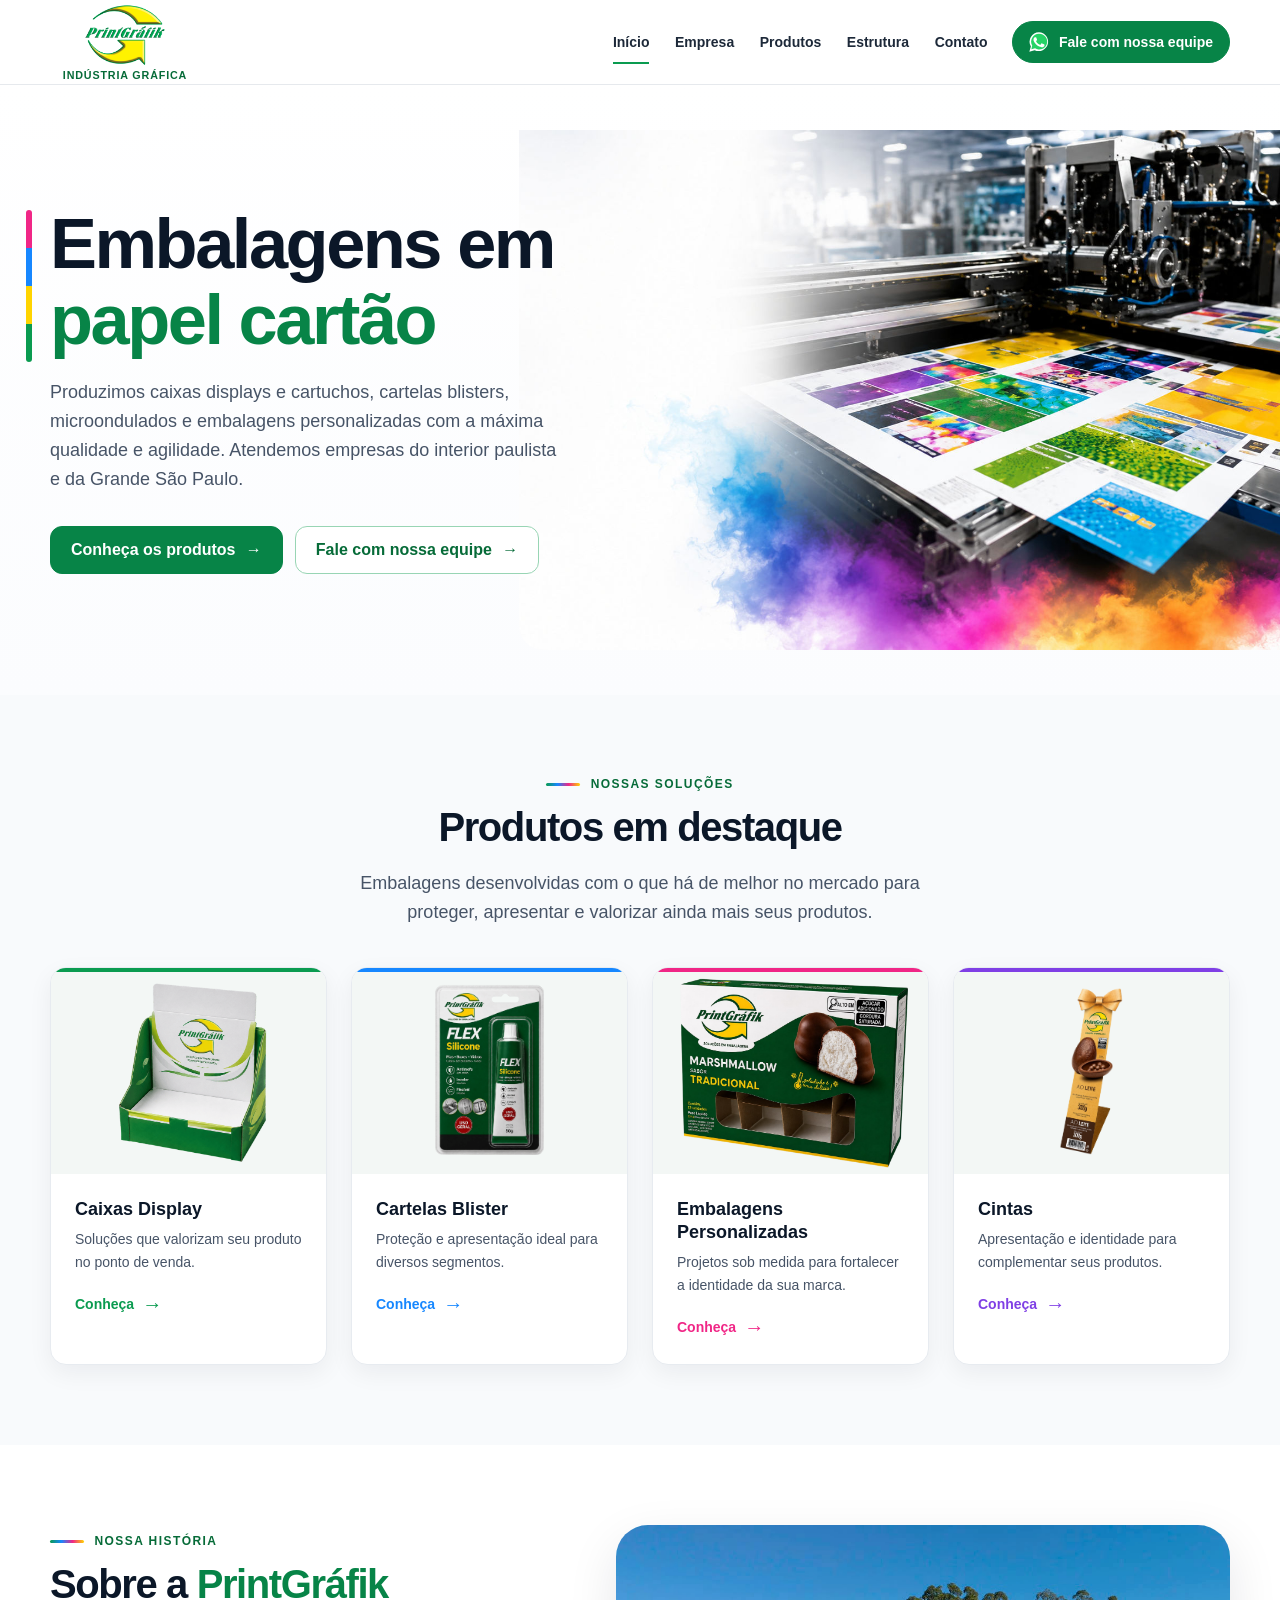
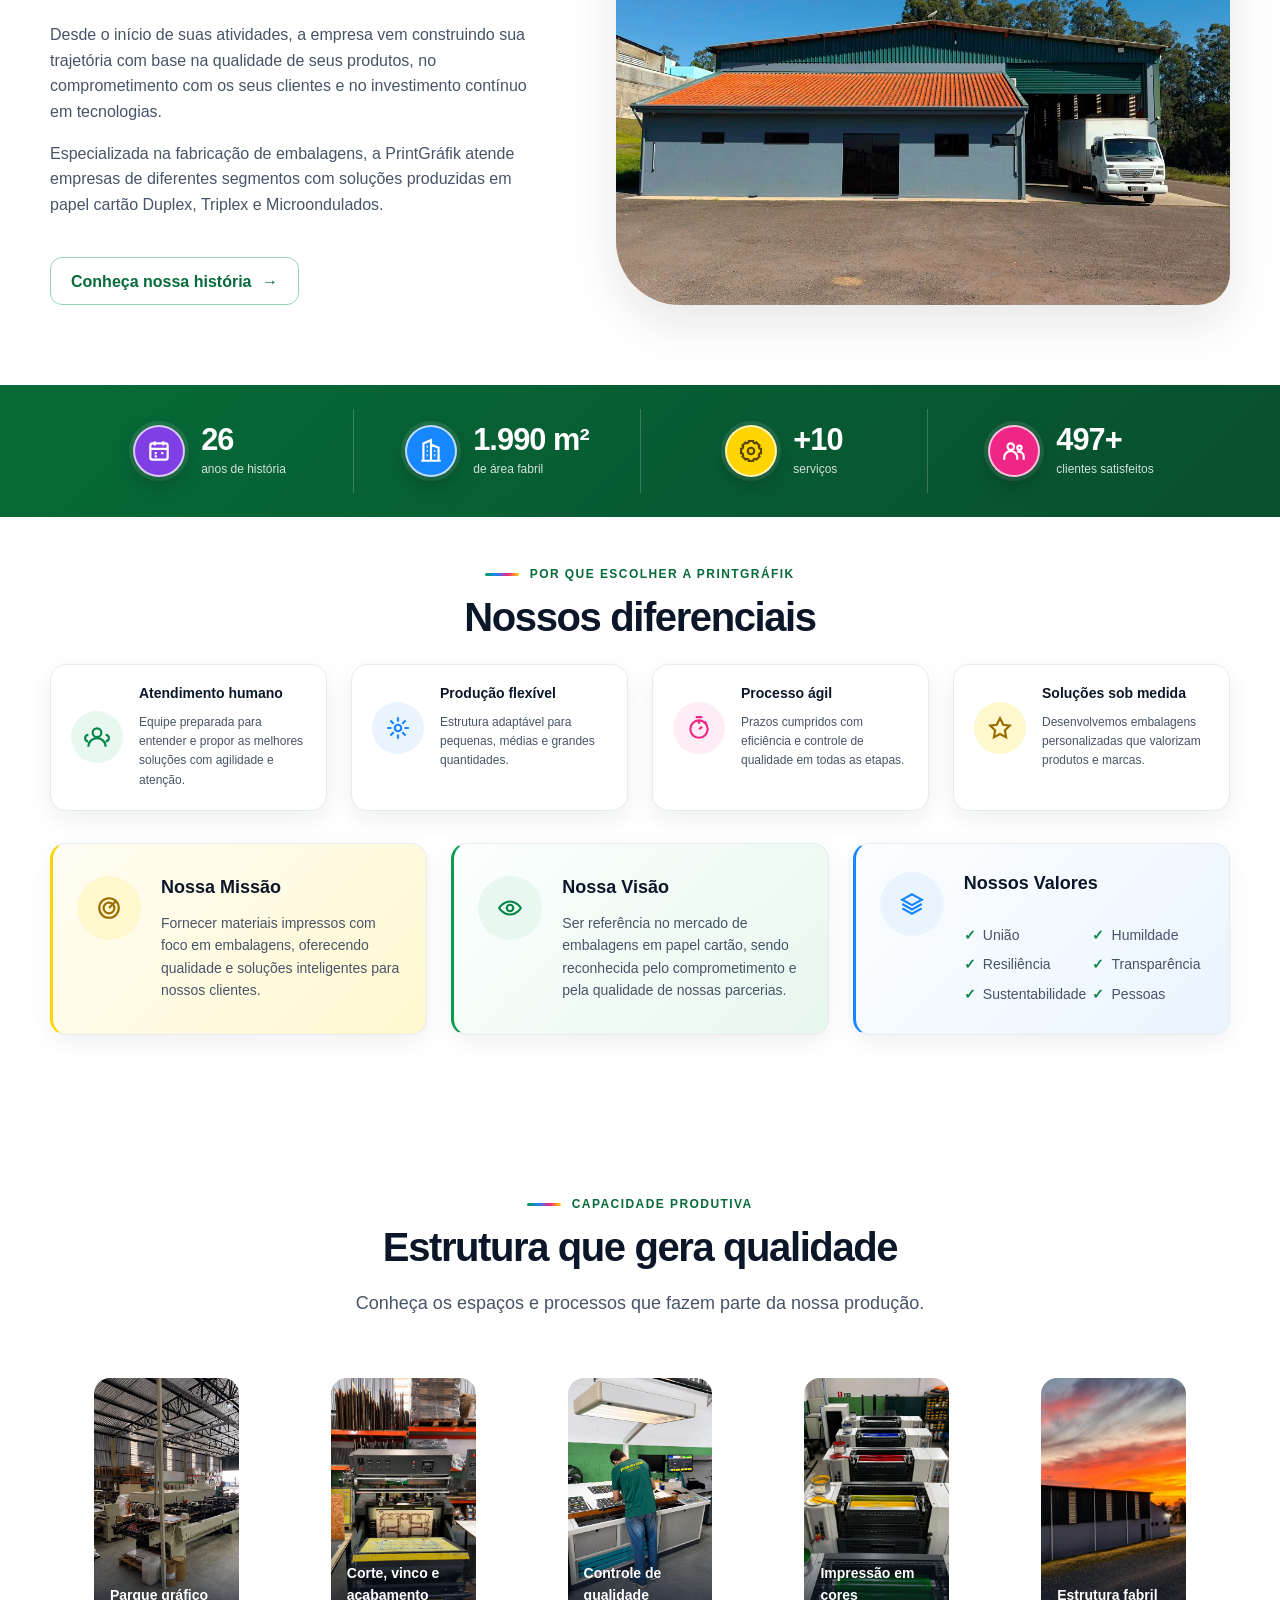
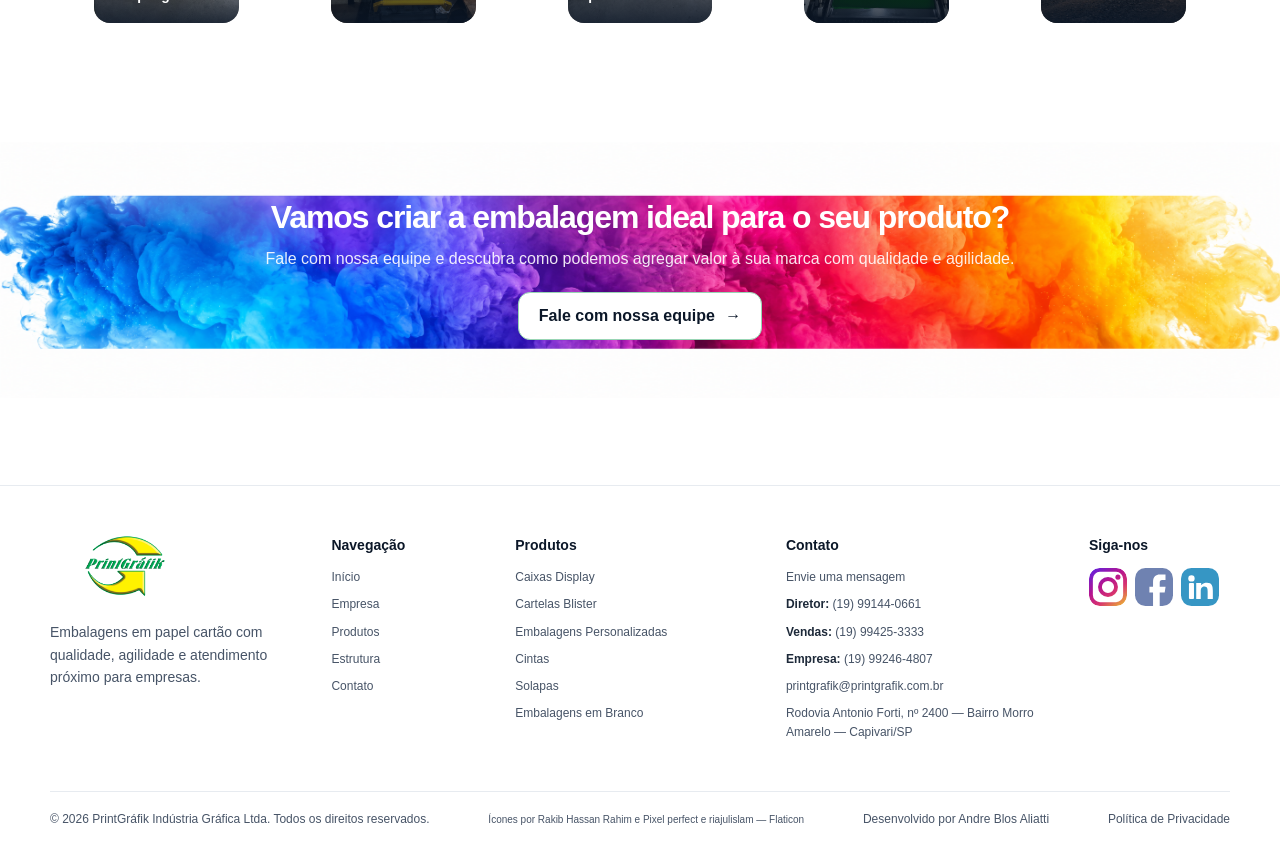
==== commit 80fca42f: "alteações finais de ajuste" ====
--- a/index.html
+++ b/index.html
@@ -48,7 +48,7 @@
             <span class="pg-tone-magenta"></span><span class="pg-tone-blue"></span><span class="pg-tone-yellow"></span><span class="pg-tone-green"></span>
           </div>
           <h1 class="pg-title pg-title--xl" id="titulo-principal">Embalagens em <span class="pg-title__accent">papel cartão</span></h1>
-          <p class="pg-lead">Produzimos caixas displays e convencionais, cartelas blisters, microondulados e embalagens personalizadas com a máxima qualidade e agilidade. Atendemos empresas do interior paulista e da Grande São Paulo.</p>
+          <p class="pg-lead">Produzimos caixas displays e cartuchos, cartelas blisters, microondulados e embalagens personalizadas com a máxima qualidade e agilidade. Atendemos empresas do interior paulista e da Grande São Paulo.</p>
           <div class="pg-cluster pg-hero__actions">
             <a class="pg-button" href="#produtos-destaque">Conheça os produtos <span aria-hidden="true">→</span></a>
             <a class="pg-button pg-button--secondary" href="contato.html">
@@ -74,19 +74,19 @@
         </div>
         <div class="pg-grid pg-grid--4 pg-products-grid">
           <article class="pg-card pg-card--accent pg-product-card pg-tone-green">
-            <img class="pg-product-card__image pg-product-card__image--contain" src="assets/produtos/caixas-display.png" alt="Caixa display produzida pela PrintGráfik" width="930" height="679" loading="lazy">
+            <img class="pg-product-card__image pg-product-card__image--contain" src="assets/produtos/embalagens-personalizadas.png" alt="Caixa display produzida pela PrintGráfik" width="930" height="679" loading="lazy">
             <div class="pg-card__body"><h3 class="pg-card__title">Caixas Display</h3><p class="pg-card__text">Soluções que valorizam seu produto no ponto de venda.</p><a class="pg-product-card__link" href="produtos.html#caixas-display">Conheça</a></div>
           </article>
           <article class="pg-card pg-card--accent pg-product-card pg-tone-blue">
-            <img class="pg-product-card__image pg-product-card__image--contain" src="assets/produtos/cartelas-blister.png" alt="Cartela blister produzida pela PrintGráfik" width="679" height="930" loading="lazy">
+            <img class="pg-product-card__image pg-product-card__image--contain pg-product-image--inset" src="assets/produtos/cartelas-blister.png" alt="Cartela blister produzida pela PrintGráfik" width="679" height="930" loading="lazy">
             <div class="pg-card__body"><h3 class="pg-card__title">Cartelas Blister</h3><p class="pg-card__text">Proteção e apresentação ideal para diversos segmentos.</p><a class="pg-product-card__link" href="produtos.html#cartelas-blister">Conheça</a></div>
           </article>
           <article class="pg-card pg-card--accent pg-product-card pg-tone-magenta">
-            <img class="pg-product-card__image pg-product-card__image--contain" src="assets/produtos/embalagens-personalizadas.png" alt="Embalagem personalizada produzida pela PrintGráfik" width="930" height="679" loading="lazy">
+            <img class="pg-product-card__image pg-product-card__image--contain" src="assets/produtos/caixas-display.png" alt="Embalagem personalizada produzida pela PrintGráfik" width="930" height="679" loading="lazy">
             <div class="pg-card__body"><h3 class="pg-card__title">Embalagens Personalizadas</h3><p class="pg-card__text">Projetos sob medida para fortalecer a identidade da sua marca.</p><a class="pg-product-card__link" href="produtos.html#embalagens-personalizadas">Conheça</a></div>
           </article>
-          <article class="pg-card pg-card--accent pg-product-card pg-tone-yellow">
-            <img class="pg-product-card__image pg-product-card__image--contain" src="assets/produtos/cintas.png" alt="Cinta personalizada para embalagem produzida pela PrintGráfik" width="679" height="905" loading="lazy">
+          <article class="pg-card pg-card--accent pg-product-card pg-tone-purple">
+            <img class="pg-product-card__image pg-product-card__image--contain pg-product-image--inset" src="assets/produtos/cintas.png" alt="Cinta personalizada para embalagem produzida pela PrintGráfik" width="679" height="905" loading="lazy">
             <div class="pg-card__body"><h3 class="pg-card__title">Cintas</h3><p class="pg-card__text">Apresentação e identidade para complementar seus produtos.</p><a class="pg-product-card__link" href="produtos.html#cintas">Conheça</a></div>
           </article>
         </div>
@@ -102,7 +102,7 @@
           <p>Especializada na fabricação de embalagens, a PrintGráfik atende empresas de diferentes segmentos com soluções produzidas em papel cartão Duplex, Triplex e Microondulados.</p>
           <a class="pg-button pg-button--secondary pg-about__action" href="empresa.html">Conheça nossa história <span aria-hidden="true">→</span></a>
         </div>
-        <img class="pg-about__image" src="assets/empresa/fachada-printgrafik.jpg" alt="Fachada real da indústria gráfica PrintGráfik" width="1224" height="576" loading="lazy">
+        <img class="pg-about__image" src="assets/empresa/fachada.jpeg" alt="Fachada real da indústria gráfica PrintGráfik" width="1280" height="720" loading="lazy">
       </div>
     </section>
 
@@ -137,7 +137,7 @@
       <div class="pg-container">
         <div class="pg-section-heading pg-section-heading--center"><span class="pg-eyebrow">Capacidade produtiva</span><h2 class="pg-title pg-title--lg" id="titulo-estrutura">Estrutura que gera qualidade</h2><p class="pg-lead">Conheça os espaços e processos que fazem parte da nossa produção.</p></div>
         <div class="pg-gallery" aria-label="Galeria da estrutura da PrintGráfik">
-          <figure class="pg-gallery__item pg-gallery__item--factory"><img class="pg-gallery__image" src="assets/estrutura/panoramica-parque-grafico.jpg" alt="Vista panorâmica do parque gráfico da PrintGráfik em atividade" width="1672" height="941" loading="lazy"><figcaption class="pg-gallery__caption">Parque gráfico</figcaption></figure>
+          <figure class="pg-gallery__item pg-gallery__item--factory"><img class="pg-gallery__image" src="assets/estrutura/parque-grafico.jpeg" alt="Vista panorâmica do parque gráfico da PrintGráfik em atividade" width="1600" height="900" loading="lazy"><figcaption class="pg-gallery__caption">Parque gráfico</figcaption></figure>
           <figure class="pg-gallery__item pg-gallery__item--cutting"><img class="pg-gallery__image" src="assets/estrutura/equipamento-corte-vinco.jpg" alt="Equipamento de corte e vinco da PrintGráfik" width="941" height="1672" loading="lazy"><figcaption class="pg-gallery__caption">Corte, vinco e acabamento</figcaption></figure>
           <figure class="pg-gallery__item pg-gallery__item--quality"><img class="pg-gallery__image" src="assets/estrutura/controle-qualidade-impressao.jpg" alt="Profissional da PrintGráfik conferindo uma folha impressa" width="941" height="1672" loading="lazy"><figcaption class="pg-gallery__caption">Controle de qualidade</figcaption></figure>
           <figure class="pg-gallery__item pg-gallery__item--press"><img class="pg-gallery__image" src="assets/estrutura/unidades-impressao-offset-cores.jpg" alt="Unidades da impressora offset com tintas coloridas" width="1086" height="1448" loading="lazy"><figcaption class="pg-gallery__caption">Impressão em cores</figcaption></figure>
@@ -161,8 +161,8 @@
     <div class="pg-container pg-footer__grid">
       <div><a class="pg-logo-link" href="index.html" aria-label="PrintGráfik — página inicial"><img class="pg-logo" src="assets/logo/logo-printgrafik-600.png" alt="PrintGráfik" width="600" height="449" loading="lazy"></a><p class="pg-footer__brand-text">Embalagens em papel cartão com qualidade, agilidade e atendimento próximo para empresas.</p></div>
       <div><h2 class="pg-footer__title">Navegação</h2><ul class="pg-footer__links"><li><a href="index.html">Início</a></li><li><a href="empresa.html">Empresa</a></li><li><a href="produtos.html">Produtos</a></li><li><a href="estrutura.html">Estrutura</a></li><li><a href="contato.html">Contato</a></li></ul></div>
-      <div><h2 class="pg-footer__title">Produtos</h2><ul class="pg-footer__links"><li><a href="produtos.html#caixas-display">Caixas Display</a></li><li><a href="produtos.html#cartelas-blister">Cartelas Blister</a></li><li><a href="produtos.html#embalagens-personalizadas">Personalizadas</a></li><li><a href="produtos.html#cintas">Cintas</a></li></ul></div>
-      <div><h2 class="pg-footer__title">Contato</h2><ul class="pg-footer__contact-list"><li><a href="contato.html">Envie uma mensagem</a></li><li data-contact-item="phone" hidden><a href="contato.html" data-contact-value></a></li><li data-contact-item="whatsapp" hidden><a href="contato.html" data-contact-value></a></li><li data-contact-item="email" hidden><a href="contato.html" data-contact-value></a></li><li data-contact-item="address" hidden><span data-contact-value></span></li></ul></div>
+      <div><h2 class="pg-footer__title">Produtos</h2><ul class="pg-footer__links"><li><a href="produtos.html#caixas-display">Caixas Display</a></li><li><a href="produtos.html#cartelas-blister">Cartelas Blister</a></li><li><a href="produtos.html#embalagens-personalizadas">Embalagens Personalizadas</a></li><li><a href="produtos.html#cintas">Cintas</a></li><li><a href="produtos.html#solapas">Solapas</a></li><li><a href="produtos.html#embalagens-em-branco">Embalagens em Branco</a></li></ul></div>
+      <div><h2 class="pg-footer__title">Contato</h2><ul class="pg-footer__contact-list"><li><a href="contato.html">Envie uma mensagem</a></li><li data-contact-item="directorPhone" hidden><span>Diretor:</span> <a href="contato.html" data-contact-value></a></li><li data-contact-item="salesPhone" hidden><span>Vendas:</span> <a href="contato.html" data-contact-value></a></li><li data-contact-item="companyPhone" hidden><span>Empresa:</span> <a href="contato.html" data-contact-value></a></li><li data-contact-item="email" hidden><a href="contato.html" data-contact-value></a></li><li data-contact-item="address" hidden><span data-contact-value></span></li></ul></div>
       <div class="pg-footer__social-column"><h2 class="pg-footer__title">Siga-nos</h2><div class="pg-socials"><span class="pg-social" data-social="facebook" aria-label="Facebook — link pendente" aria-disabled="true">f</span><span class="pg-social" data-social="instagram" aria-label="Instagram — link pendente" aria-disabled="true">ig</span><span class="pg-social" data-social="linkedin" aria-label="LinkedIn — link pendente" aria-disabled="true">in</span></div></div>
     </div>
     <div class="pg-container pg-footer__bottom"><span>© <span data-current-year>2026</span> PrintGráfik Indústria Gráfica Ltda. Todos os direitos reservados.</span><span class="pg-footer__credits">Ícones por <a href="https://www.flaticon.com/br/icones-gratis/facebook">Rakib Hassan Rahim e Pixel perfect</a> e <a href="https://www.flaticon.com/br/icones-gratis/linkedin">riajulislam</a> — Flaticon</span><span>Desenvolvido por <a href="https://andreblosaliatti.dev" target="_blank" rel="noopener noreferrer">Andre Blos Aliatti</a></span><a href="politica-de-privacidade.html">Política de Privacidade</a></div>
--- a/css/components.css
+++ b/css/components.css
@@ -195,6 +195,10 @@
   content: "";
 }
 
+.pg-product-image--inset {
+  padding-block: var(--pg-space-4);
+}
+
 .pg-icon {
   width: 52px;
   aspect-ratio: 1;
@@ -402,9 +406,13 @@
 
 .pg-footer__grid {
   display: grid;
-  grid-template-columns: 1.25fr 0.8fr 1fr 1fr 0.65fr;
+  grid-template-columns: 1.15fr 0.7fr 1.1fr 1.25fr 0.65fr;
   gap: var(--pg-space-8);
   padding-block: var(--pg-space-12);
+}
+
+.pg-footer__grid > * {
+  min-width: 0;
 }
 
 .pg-footer__brand-text {
@@ -430,9 +438,18 @@
   list-style: none;
 }
 
+.pg-footer__contact-list {
+  overflow-wrap: anywhere;
+}
+
 .pg-footer__links a,
 .pg-footer__contact-list a {
   text-decoration: none;
+}
+
+.pg-footer__contact-list li > span:first-child:not([data-contact-value]) {
+  color: var(--pg-ink-800);
+  font-weight: 700;
 }
 
 .pg-footer__links a:hover,
--- a/css/home.css
+++ b/css/home.css
@@ -168,10 +168,15 @@
   border-left: 1px solid rgb(255 255 255 / 0.2);
 }
 
-.pg-stat:nth-child(1) .pg-icon { color: var(--pg-white); background: rgb(127 63 229 / 0.35); }
-.pg-stat:nth-child(2) .pg-icon { color: var(--pg-white); background: rgb(22 135 255 / 0.35); }
-.pg-stat:nth-child(3) .pg-icon { color: var(--pg-white); background: rgb(255 212 0 / 0.38); }
-.pg-stat:nth-child(4) .pg-icon { color: var(--pg-white); background: rgb(10 155 80 / 0.38); }
+.pg-stat .pg-icon {
+  border: 2px solid rgb(255 255 255 / 0.72);
+  box-shadow: 0 8px 20px rgb(0 0 0 / 0.2), 0 0 0 4px rgb(255 255 255 / 0.1);
+}
+
+.pg-stat:nth-child(1) .pg-icon { color: var(--pg-white); background: var(--pg-purple-500); }
+.pg-stat:nth-child(2) .pg-icon { color: var(--pg-white); background: var(--pg-blue-500); }
+.pg-stat:nth-child(3) .pg-icon { color: #594500; background: var(--pg-yellow-500); }
+.pg-stat:nth-child(4) .pg-icon { color: var(--pg-white); background: var(--pg-magenta-500); }
 
 .pg-stat__value {
   display: block;
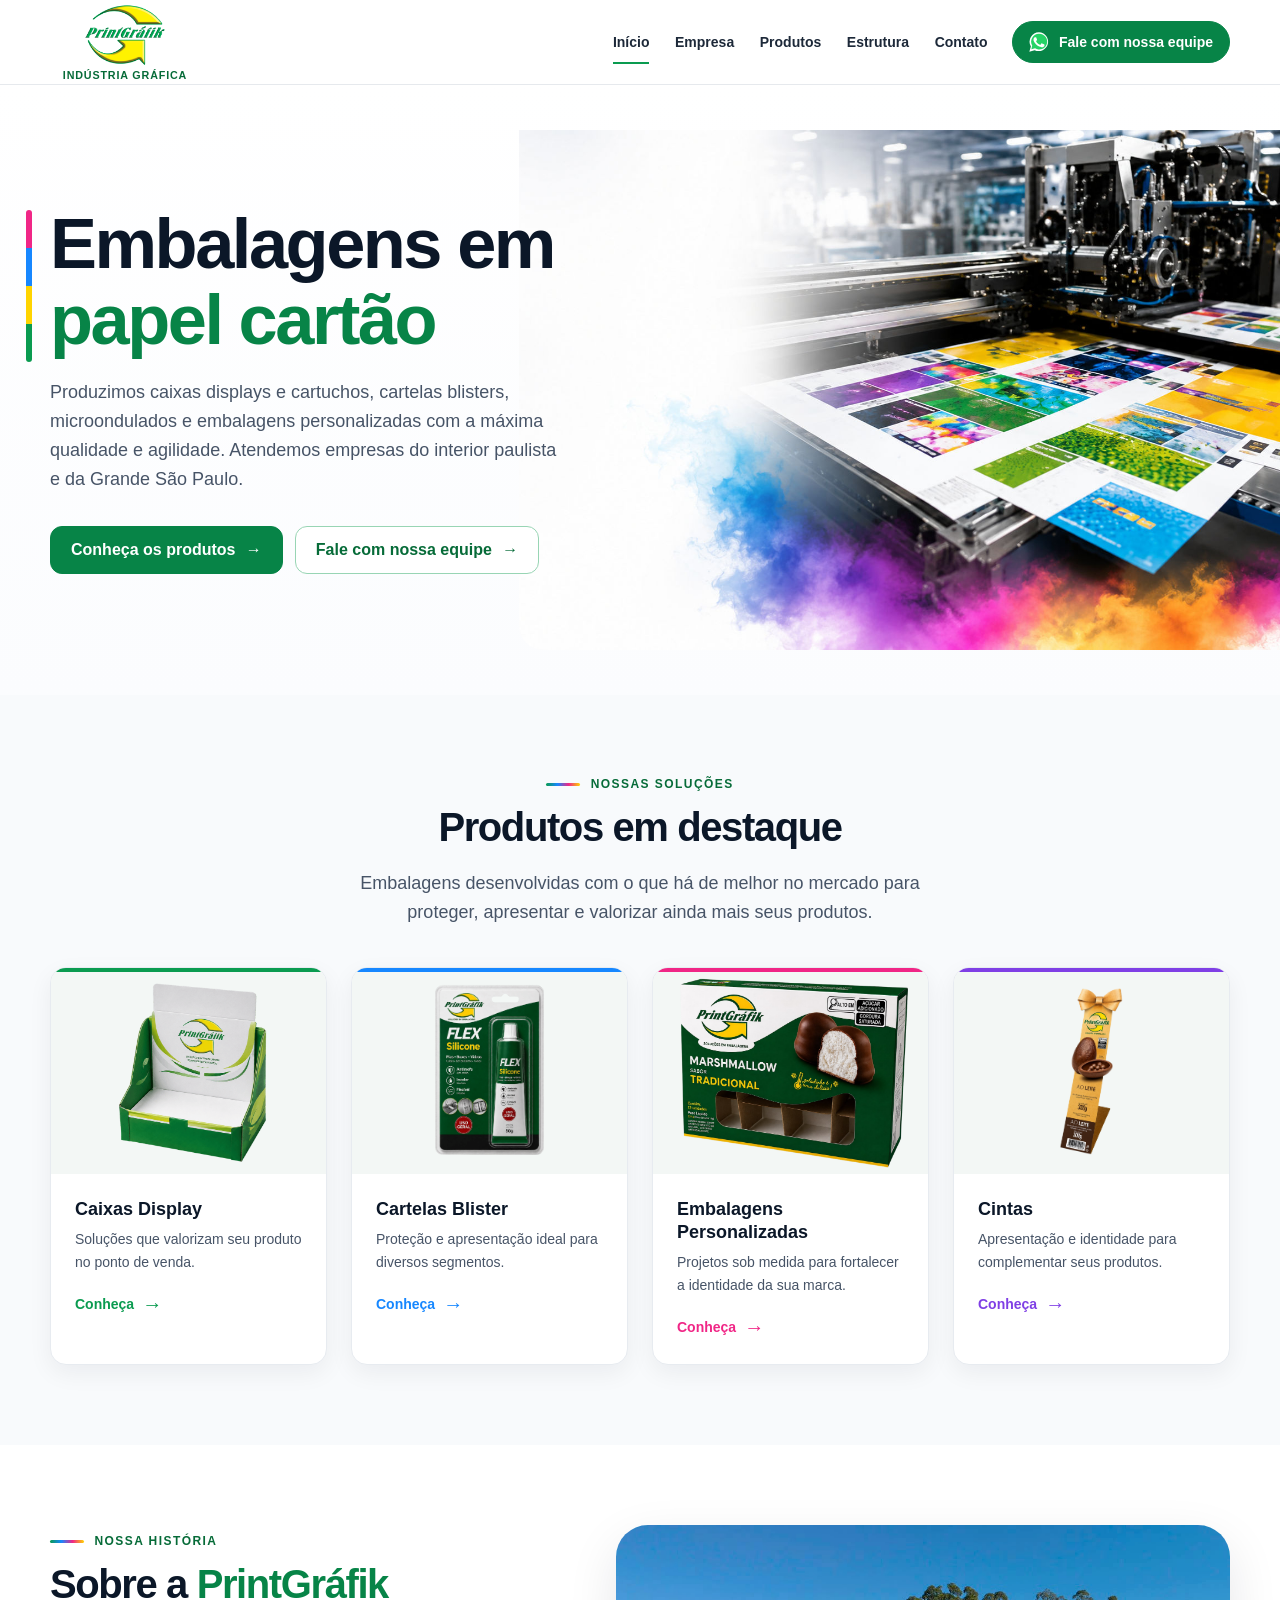
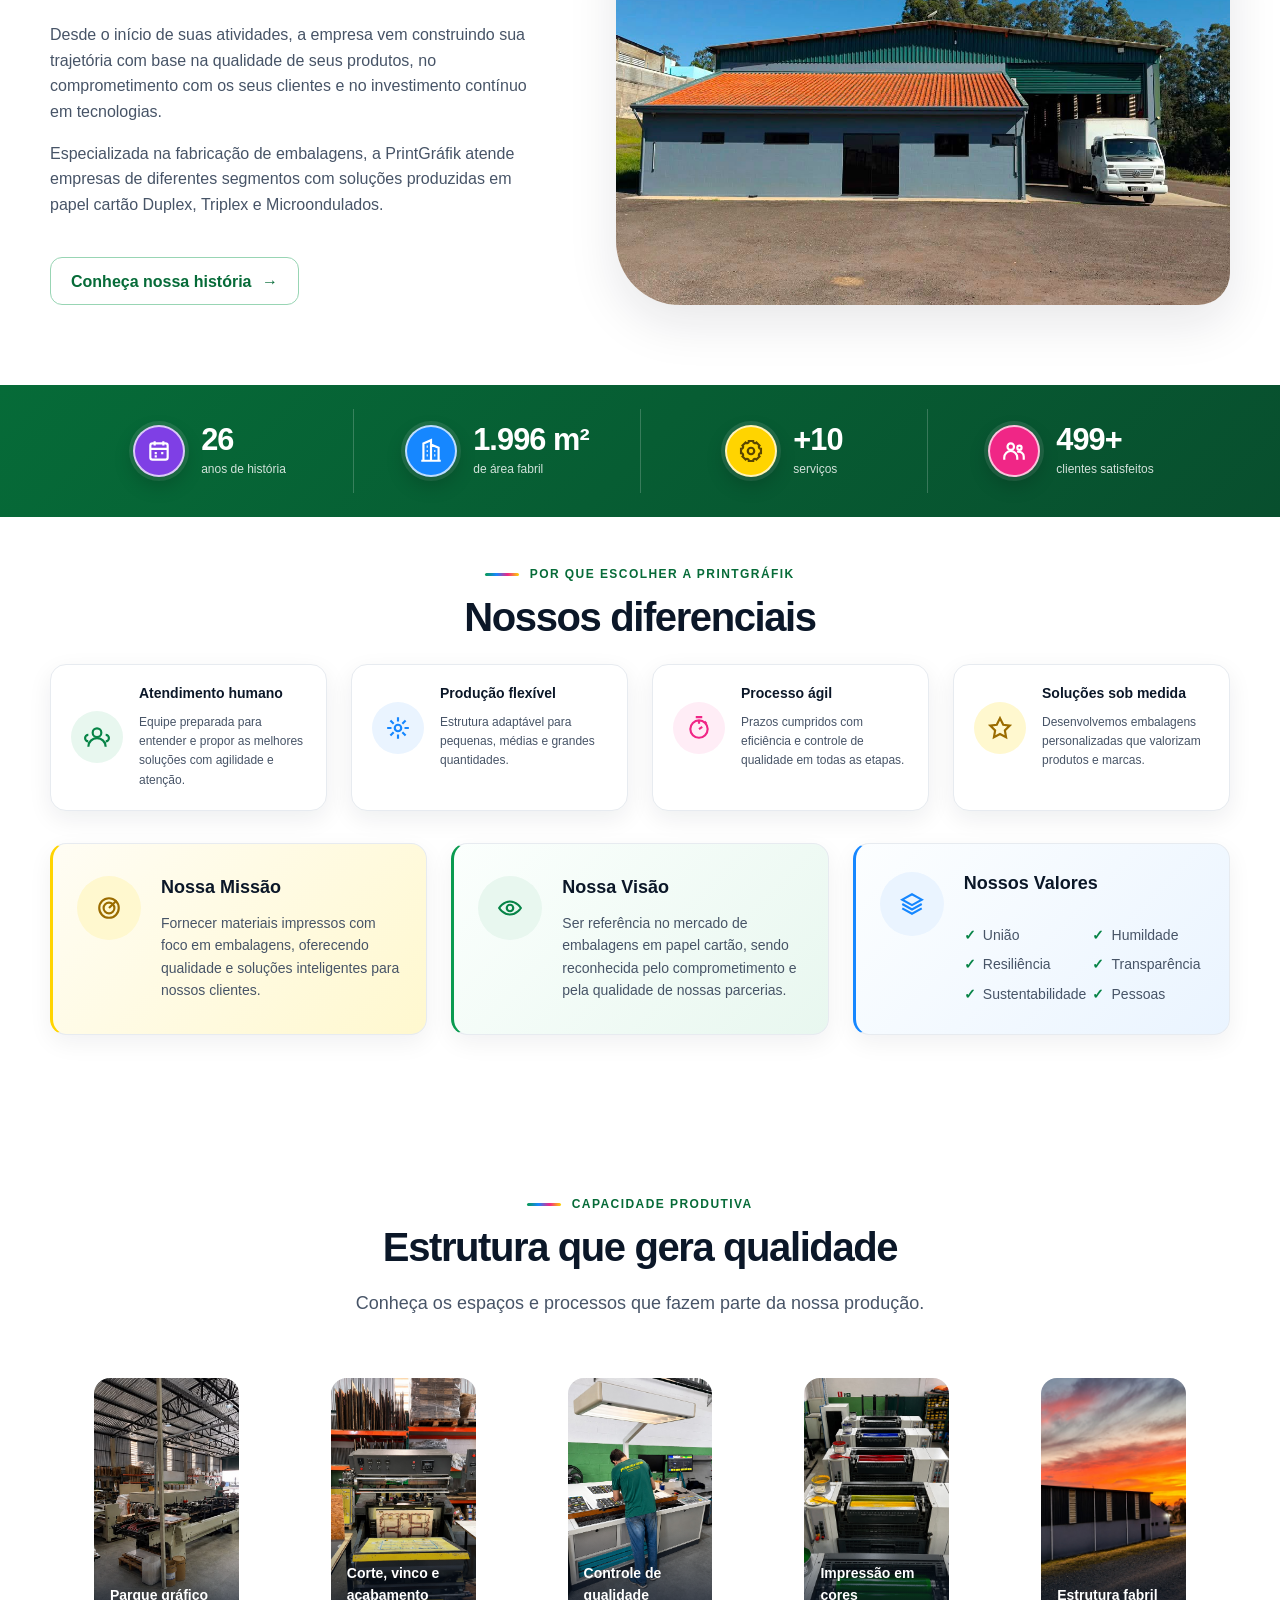
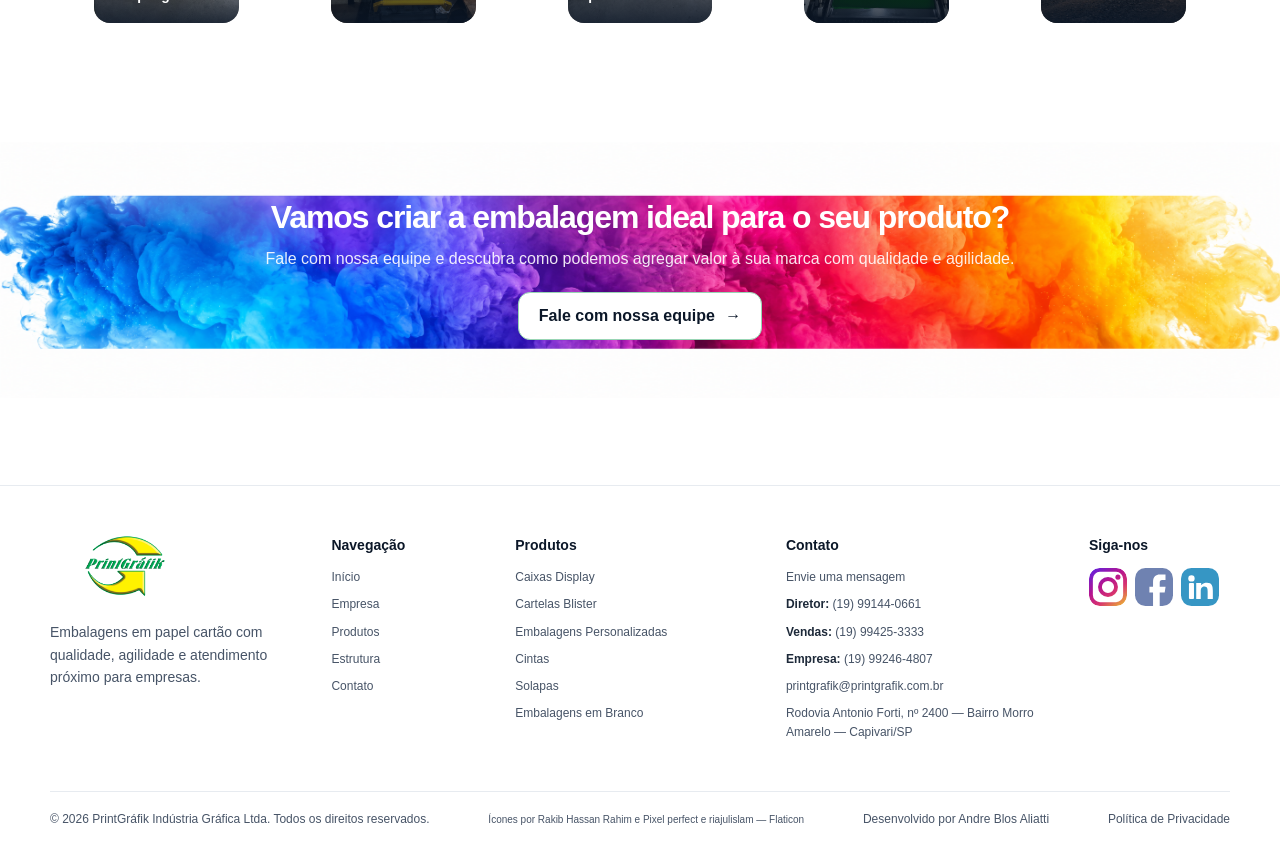
==== commit d0038500: "SEO" ====
--- a/index.html
+++ b/index.html
@@ -1,10 +1,26 @@
 <!doctype html>
 <html lang="pt-BR">
 <head>
-  <meta charset="utf-8">
+  <meta charset="UTF-8">
   <meta name="viewport" content="width=device-width, initial-scale=1">
-  <meta name="description" content="Embalagens em papel cartão para empresas, com produção flexível, qualidade e atendimento próximo.">
-  <title>PrintGráfik | Embalagens em papel cartão</title>
+  <meta name="description" content="A PrintGráfik produz embalagens em papel cartão, caixas display, cartelas blister e soluções personalizadas para empresas em Capivari, Piracicaba e interior de São Paulo.">
+  <title>PrintGráfik | Embalagens em Papel Cartão</title>
+  <link rel="canonical" href="https://www.printgrafik.com.br/">
+  <meta property="og:type" content="website">
+  <meta property="og:site_name" content="PrintGráfik">
+  <meta property="og:locale" content="pt_BR">
+  <meta property="og:title" content="PrintGráfik | Embalagens em Papel Cartão">
+  <meta property="og:description" content="Embalagens em papel cartão, caixas display, cartelas blister e soluções personalizadas para empresas.">
+  <meta property="og:url" content="https://www.printgrafik.com.br/">
+  <meta property="og:image" content="https://www.printgrafik.com.br/assets/hero/hero-impressao-printgrafik.jpg">
+  <meta property="og:image:alt" content="Máquina industrial imprimindo materiais gráficos coloridos">
+  <meta name="twitter:card" content="summary_large_image">
+  <meta name="twitter:title" content="PrintGráfik | Embalagens em Papel Cartão">
+  <meta name="twitter:description" content="Embalagens em papel cartão, caixas display, cartelas blister e soluções personalizadas para empresas.">
+  <meta name="twitter:image" content="https://www.printgrafik.com.br/assets/hero/hero-impressao-printgrafik.jpg">
+  <link rel="icon" href="favicon.ico" sizes="any">
+  <link rel="icon" type="image/png" sizes="32x32" href="favicon-32x32.png">
+  <link rel="apple-touch-icon" sizes="180x180" href="apple-touch-icon.png">
   <link rel="stylesheet" href="css/tokens.css">
   <link rel="stylesheet" href="css/components.css">
   <link rel="stylesheet" href="css/home.css">
